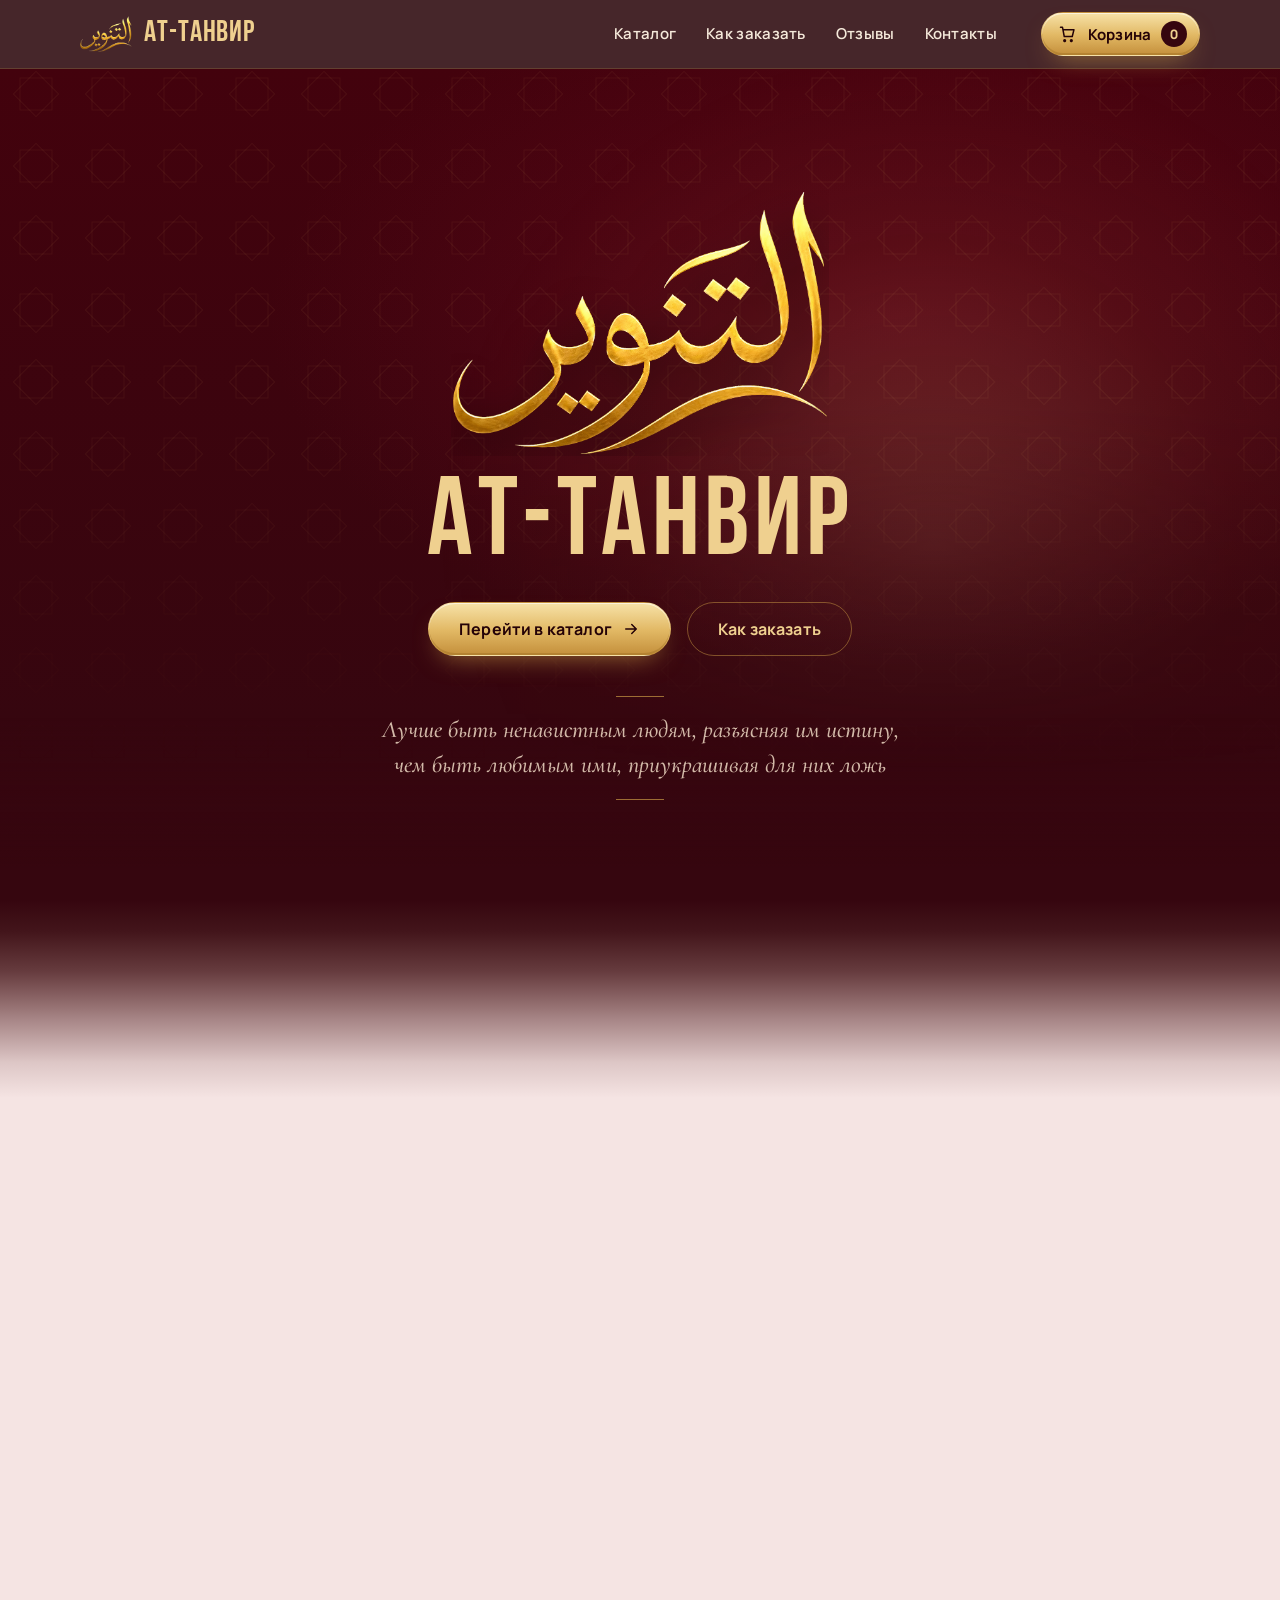
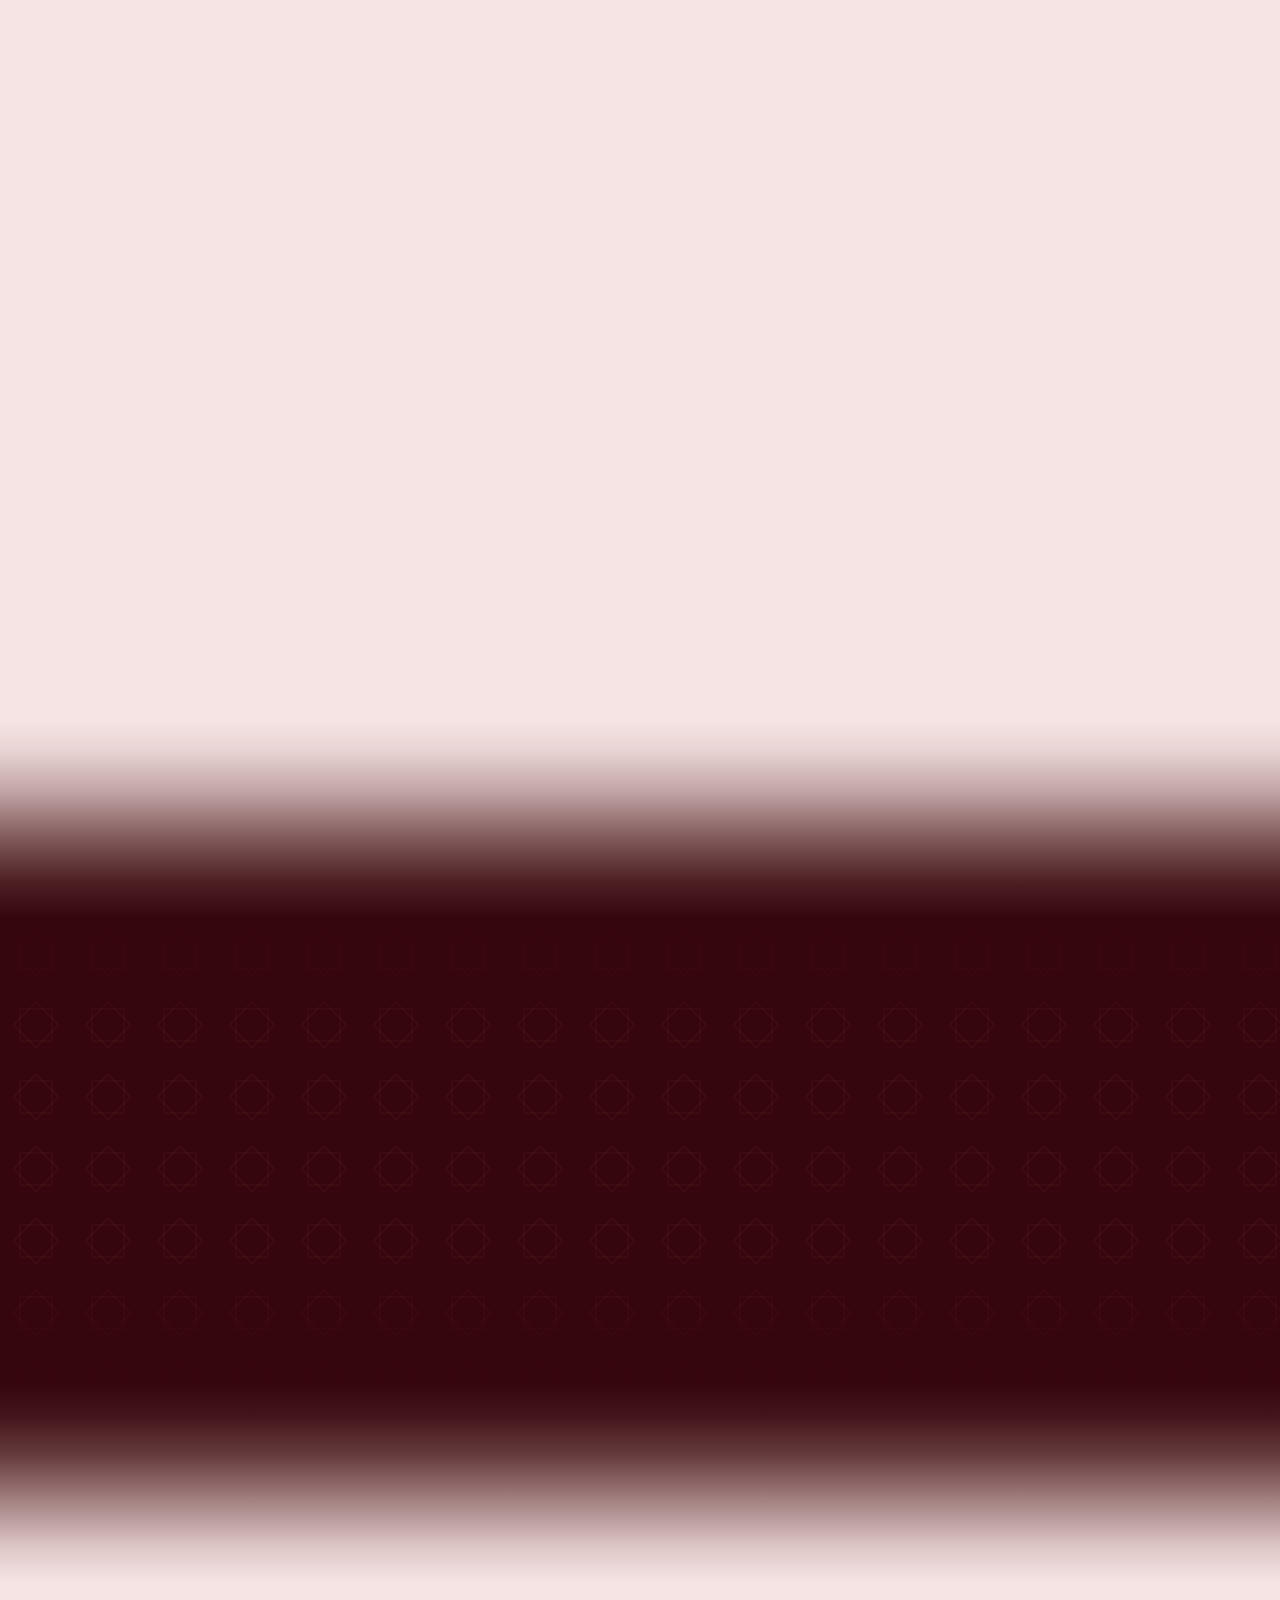
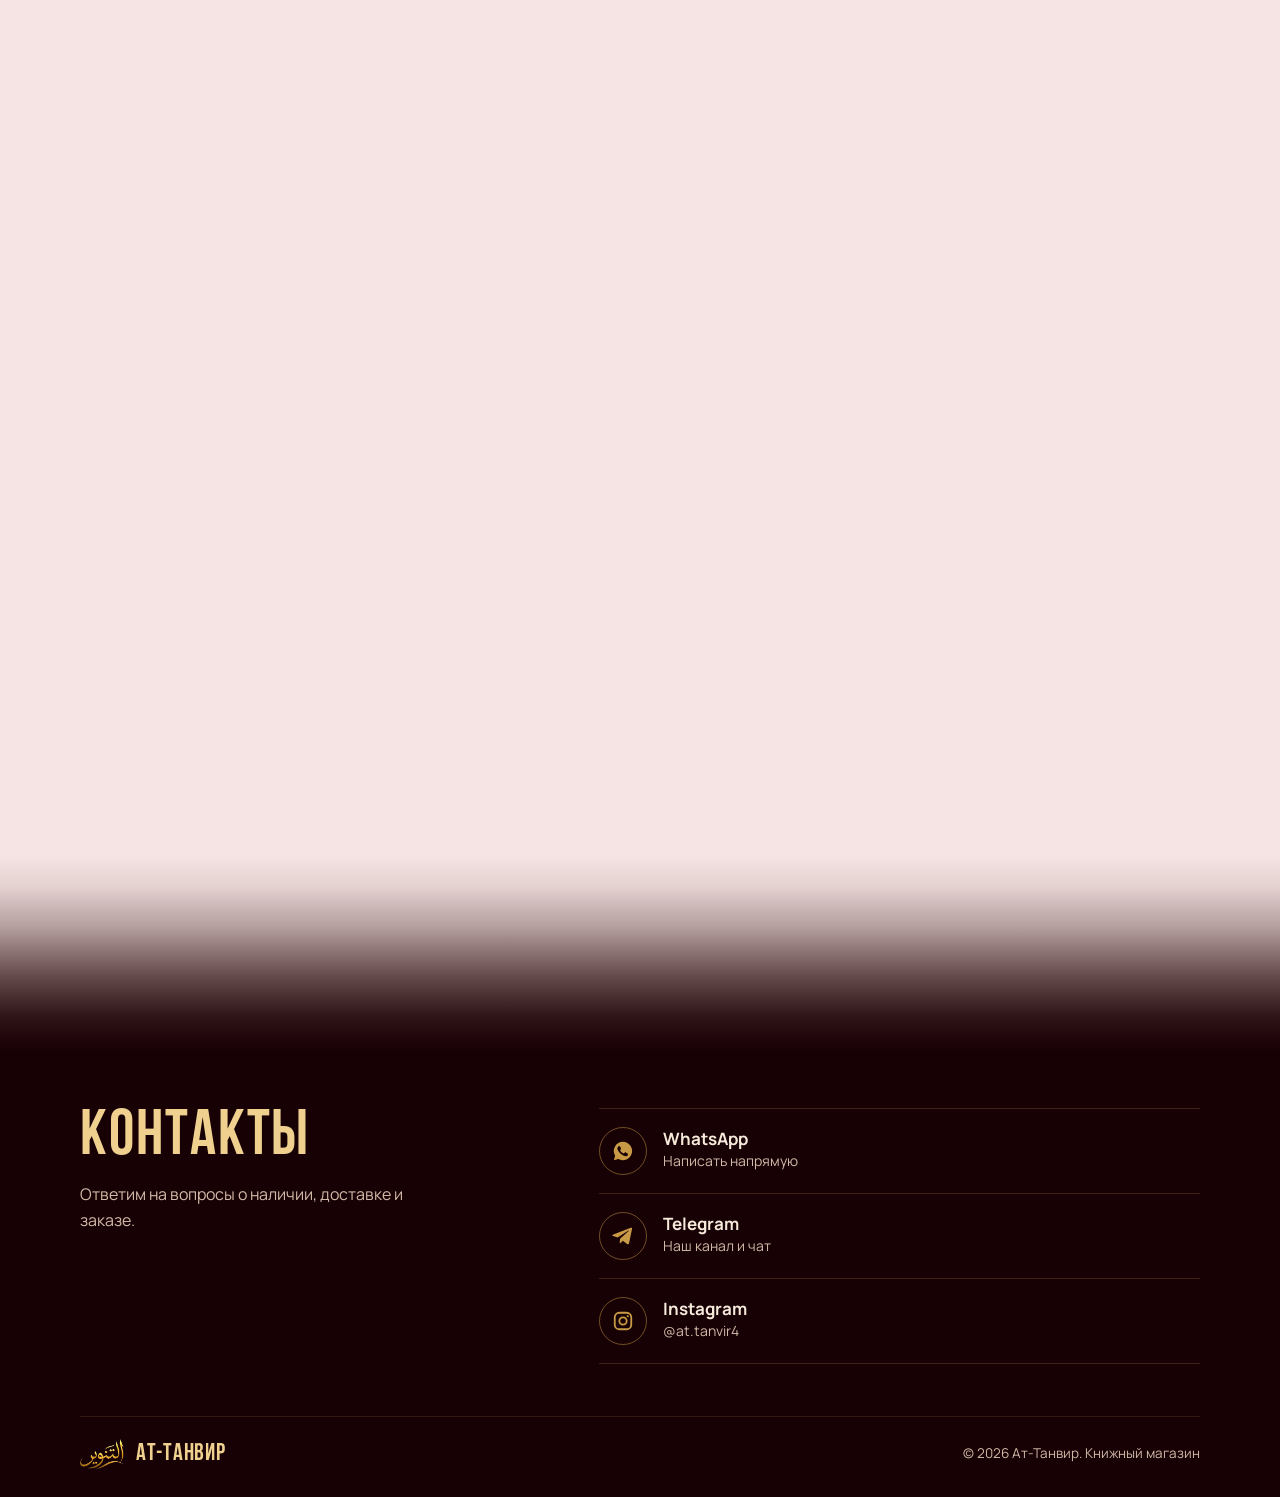
==== site/index.html @ ddd929ee "Сайт книжного магазина «Ат-Танвир» Первый экран: каллиграфия, название, кнопки и цитата по центру; з" ====
<!doctype html>
<html lang="ru">
<head>
  <meta charset="utf-8">
  <meta name="viewport" content="width=device-width, initial-scale=1">
  <title>Ат-Танвир — книжный магазин</title>
  <meta name="description" content="Ат-Танвир — книжный магазин исламской литературы. Доставка Почтой России и Ozon.">
  <meta name="theme-color" content="#240207">
  <link rel="icon" type="image/png" href="img/favicon.png">
  <link rel="apple-touch-icon" href="img/apple-touch-icon.png">
  <link rel="preconnect" href="https://fonts.googleapis.com">
  <link rel="preconnect" href="https://fonts.gstatic.com" crossorigin>
  <link href="https://fonts.googleapis.com/css2?family=Cormorant+Garamond:ital,wght@0,500;0,600;0,700;1,500;1,600&family=Manrope:wght@400;500;600;700;800&display=swap" rel="stylesheet">
  <link rel="preload" href="fonts/BebasNeue-Bold.woff" as="font" type="font/woff" crossorigin>
  <link rel="stylesheet" href="css/style.css">
</head>
<body>

<header class="header tone-dark" id="top">
  <div class="container header__inner">
    <a class="brand" href="#top" aria-label="Ат-Танвир — на главную">
      <img class="brand__mark" src="img/calligraphy.png" alt="" width="52" height="37">
      <span class="brand__name">Ат-Танвир</span>
    </a>
    <nav class="nav" aria-label="Разделы сайта">
      <a href="#catalog">Каталог</a>
      <a href="#how">Как заказать</a>
      <a href="#reviews">Отзывы</a>
      <a href="#contacts">Контакты</a>
    </nav>
    <button class="cart-btn" id="openCart" type="button" aria-label="Открыть корзину">
      <svg viewBox="0 0 24 24" width="20" height="20" aria-hidden="true"><path fill="none" stroke="currentColor" stroke-width="1.8" stroke-linecap="round" stroke-linejoin="round" d="M3 4h2.4l2.1 11h9.6l2-8H6.2M9 20a1 1 0 1 0 0 .01M17 20a1 1 0 1 0 0 .01"/></svg>
      <span class="cart-btn__label">Корзина</span>
      <span class="cart-btn__count" id="cartCount" aria-live="polite">0</span>
    </button>
  </div>
</header>

<main>
  <section class="hero tone-dark">
    <div class="hero__bg" aria-hidden="true"><div class="hero__layer"></div></div>
    <div class="container hero__inner">
      <div class="hero__art">
        <img class="hero__calligraphy" src="img/calligraphy.png" alt="Ат-Танвир, арабская каллиграфия" width="1199" height="843">
      </div>
      <div class="hero__text">
        <h1 class="hero__title">Ат-Танвир</h1>
        <div class="hero__actions">
          <a class="btn btn--gold" href="#catalog">
            Перейти в каталог
            <svg viewBox="0 0 24 24" width="18" height="18" aria-hidden="true"><path fill="none" stroke="currentColor" stroke-width="2" stroke-linecap="round" stroke-linejoin="round" d="M5 12h14M13 6l6 6-6 6"/></svg>
          </a>
          <a class="btn btn--ghost" href="#how">Как заказать</a>
        </div>
        <figure class="epigraph">
          <blockquote>Лучше быть ненавистным людям, разъясняя им истину, чем быть любимым ими, приукрашивая для них ложь</blockquote>
        </figure>
      </div>
    </div>
  </section>

  <div class="seam seam--to-light" aria-hidden="true"></div>

  <section class="section tone-light" id="catalog">
    <div class="container">
      <div class="section__head" data-rise="70">
        <h2 class="section__title">Каталог</h2>
        <img class="ornament" src="img/divider.png" alt="" width="2040" height="180">
        <p class="section__sub">Цена указана за одну книгу. Стоимость доставки сообщим в WhatsApp, когда будем подтверждать заказ.</p>
      </div>
      <div class="books" id="catalogGrid"></div>
    </div>
  </section>

  <div class="seam seam--to-dark" aria-hidden="true"></div>

  <section class="section section--pattern tone-dark" id="how">
    <div class="container">
      <div class="section__head" data-rise="70">
        <h2 class="section__title">Как заказать</h2>
        <img class="ornament" src="img/divider.png" alt="" width="2040" height="180">
      </div>
      <ol class="steps">
        <li class="step" data-rise="70">
          <h3 class="step__title">Соберите корзину</h3>
          <p class="step__text">Добавьте книги из каталога и укажите количество.</p>
        </li>
        <li class="step" data-rise="150">
          <h3 class="step__title">Заполните данные</h3>
          <p class="step__text">Имя, телефон, город и адрес. Выберите Почту России или Ozon.</p>
        </li>
        <li class="step" data-rise="110">
          <h3 class="step__title">Отправьте в WhatsApp</h3>
          <p class="step__text">Сообщение с заказом составится само, останется нажать «Отправить».</p>
        </li>
        <li class="step" data-rise="190">
          <h3 class="step__title">Получите книги</h3>
          <p class="step__text">Подтвердим заказ и доставку, бережно упакуем и отправим.</p>
        </li>
      </ol>
    </div>
  </section>

  <div class="seam seam--to-light" aria-hidden="true"></div>

  <section class="section tone-light" id="reviews">
    <div class="container">
      <div class="section__head" data-rise="70">
        <h2 class="section__title">Отзывы покупателей</h2>
        <img class="ornament" src="img/divider.png" alt="" width="2040" height="180">
      </div>
      <div class="reviews" id="reviewsList"></div>
    </div>
  </section>

  <div class="seam seam--to-footer" aria-hidden="true"></div>
</main>

<footer class="footer tone-dark" id="contacts">
  <div class="container footer__grid">
    <div class="footer__intro">
      <h2 class="footer__title">Контакты</h2>
      <p class="footer__text">Ответим на вопросы о наличии, доставке и заказе.</p>
    </div>
    <div class="contacts" id="contactsList"></div>
  </div>
  <div class="container footer__bottom">
    <span class="brand brand--footer">
      <img class="brand__mark" src="img/calligraphy.png" alt="" width="52" height="37">
      <span class="brand__name">Ат-Танвир</span>
    </span>
    <p class="footer__copy">© <span id="year"></span> Ат-Танвир. Книжный магазин</p>
  </div>
</footer>

<!-- Корзина -->
<div class="overlay" id="overlay" hidden></div>
<aside class="drawer tone-light" id="drawer" role="dialog" aria-modal="true" aria-labelledby="drawerTitle" aria-hidden="true" tabindex="-1">
  <div class="drawer__head tone-dark">
    <h2 id="drawerTitle">Ваш заказ</h2>
    <button class="icon-btn" id="closeCart" type="button" aria-label="Закрыть корзину">
      <svg viewBox="0 0 24 24" width="22" height="22" aria-hidden="true"><path fill="none" stroke="currentColor" stroke-width="2" stroke-linecap="round" d="M6 6l12 12M18 6L6 18"/></svg>
    </button>
  </div>

  <div class="drawer__body">
    <p class="cart-empty" id="cartEmpty">Корзина пуста. Выберите книги в каталоге.</p>
    <ul class="cart-list" id="cartList"></ul>

    <form class="order" id="orderForm" novalidate hidden>
      <div class="total">
        <span>Итого за книги</span>
        <strong id="cartTotal">0 ₽</strong>
      </div>
      <p class="hint">Стоимость доставки уточним в WhatsApp при подтверждении заказа.</p>

      <div class="field">
        <label for="fName">Имя</label>
        <input id="fName" name="name" type="text" autocomplete="name" required>
        <span class="field__err" data-err="name"></span>
      </div>
      <div class="field">
        <label for="fPhone">Телефон</label>
        <input id="fPhone" name="phone" type="tel" inputmode="tel" autocomplete="tel" placeholder="+7 900 000-00-00" required>
        <span class="field__err" data-err="phone"></span>
      </div>

      <fieldset class="field field--radio">
        <legend>Способ доставки</legend>
        <label class="radio"><input type="radio" name="delivery" value="Почта России" checked><span>Почта России</span></label>
        <label class="radio"><input type="radio" name="delivery" value="Ozon"><span>Ozon</span></label>
      </fieldset>

      <div class="field">
        <label for="fCity">Город</label>
        <input id="fCity" name="city" type="text" autocomplete="address-level2" required>
        <span class="field__err" data-err="city"></span>
      </div>
      <div class="field">
        <label for="fAddress" id="addressLabel">Адрес или отделение Почты России</label>
        <input id="fAddress" name="address" type="text" autocomplete="street-address" required>
        <span class="field__err" data-err="address"></span>
      </div>
      <div class="field">
        <label for="fComment">Комментарий <small>(необязательно)</small></label>
        <textarea id="fComment" name="comment" rows="3"></textarea>
      </div>

      <button class="btn btn--wa btn--block" type="submit">
        <svg viewBox="0 0 24 24" width="20" height="20" aria-hidden="true"><path fill="currentColor" d="M12 2a10 10 0 0 0-8.6 15.1L2 22l5-1.3A10 10 0 1 0 12 2Zm5.8 14.2c-.2.7-1.4 1.3-2 1.4-.5.1-1.2.1-1.9-.1-.4-.1-1-.3-1.7-.6-3-1.3-4.9-4.3-5.1-4.5-.1-.2-1.2-1.6-1.2-3s.8-2.1 1-2.4c.3-.3.6-.3.8-.3h.6c.2 0 .4 0 .6.5l.9 2.1c.1.2.1.4 0 .5l-.4.6-.4.4c-.1.2-.3.3-.1.6.2.3.7 1.2 1.5 1.9 1 .9 1.9 1.2 2.2 1.3.3.1.4.1.6-.1l.8-1c.2-.3.4-.2.6-.1l2 1c.3.1.5.2.5.3.1.1.1.7-.1 1.4Z"/></svg>
        Отправить заказ в WhatsApp
      </button>
      <p class="hint hint--center">Откроется WhatsApp с готовым сообщением. Останется нажать «Отправить».</p>
      <p class="form-status" id="formStatus" role="alert"></p>
    </form>
  </div>
</aside>

<script src="data/books.js"></script>
<script src="js/app.js"></script>
</body>
</html>
---- site/css/style.css ----
/*
  Ат-Танвир. Две гаммы из логотипа:
  тёмный бордовый с золотом (первый экран, «Как заказать», подвал) и светлый бордовый (каталог, отзывы, корзина).
  Между блоками нет границ: цвет одного плавно перетекает в другой (.seam), а содержимое движется
  вместе с прокруткой (js/app.js, раздел «Движение»). Цвета и шрифты меняются в блоке :root.
*/
/* Шрифт заголовков. Файл лежит в fonts/, лицензия SIL Open Font License */
@font-face {
  font-family: "Bebas Neue";
  src: url("../fonts/BebasNeue-Bold.woff") format("woff");
  font-weight: 100 900; font-style: normal; font-display: swap;
}

:root {
  color-scheme: light;

  /* Тёмный бордовый, как фон логотипа */
  --wine-950: #170104;   /* подвал */
  --wine-900: #240207;   /* шапка */
  --wine-800: #36060f;   /* первый экран, «Как заказать» */
  --wine-700: #4d0915;   /* кнопки и заголовки на светлом */
  --wine-600: #6a1222;   /* наведение, рамка фокуса на светлом */

  /* Светлый бордовый */
  --rose-50: #fcf5f4;    /* карточки, корзина */
  --rose-100: #f5e4e3;   /* фон каталога и отзывов */
  --rose-200: #ecd1d1;
  --rose-300: #d9b0b2;   /* рамки полей */

  /* Золото, как буквы логотипа */
  --gold: #c99a45;
  --gold-light: #efd08f;
  --gold-ink: #85591a;   /* золото для мелкого текста на светлом фоне */
  --gold-grad: linear-gradient(180deg, #f7e2a8 0%, #e2b965 52%, #c48f3b 100%);
  --wine-grad: linear-gradient(180deg, #6a1222 0%, #4d0915 100%);

  --ink: #2e0610;        /* текст на светлом */
  --ink-soft: #7a4c53;
  --cream: #f6eadb;      /* текст на тёмном */
  --cream-soft: #d2b9a8;

  --error: #b3261e;
  --wa-1: #2bbb68;
  --wa-2: #198f4d;

  --pattern: url("data:image/svg+xml,%3Csvg xmlns='http://www.w3.org/2000/svg' width='72' height='72' viewBox='0 0 72 72'%3E%3Cg fill='none' stroke='%23c99a45' stroke-opacity='.08' stroke-width='1'%3E%3Crect x='20' y='20' width='32' height='32'/%3E%3Crect x='20' y='20' width='32' height='32' transform='rotate(45 36 36)'/%3E%3C/g%3E%3C/svg%3E");

  --ease: cubic-bezier(.2, .7, .2, 1);
  --font-display: "Bebas Neue", "Oswald", "Arial Narrow", sans-serif;   /* все заголовки */
  --font-serif: "Cormorant Garamond", "Times New Roman", Georgia, serif;
  --font-sans: "Manrope", system-ui, -apple-system, "Segoe UI", Roboto, sans-serif;
}

/* Смысловые цвета для тёмных и светлых блоков */
.tone-dark {
  color-scheme: dark;
  --fg: var(--cream); --fg-soft: var(--cream-soft); --title: var(--gold-light); --focus: var(--gold);
  --line: rgba(201, 154, 69, .22); --line-strong: rgba(201, 154, 69, .5);
  color: var(--fg);
}
.tone-light {
  color-scheme: light;
  --fg: var(--ink); --fg-soft: var(--ink-soft); --title: var(--wine-700); --focus: var(--wine-600);
  --line: rgba(77, 9, 21, .12); --line-strong: rgba(77, 9, 21, .28);
  color: var(--fg);
}

* { box-sizing: border-box; }
html { scroll-behavior: smooth; scroll-padding-top: 72px; scroll-snap-type: y proximity; background: var(--wine-950); }
/* Прокрутка доводит страницу до начала ближайшего раздела, если остановиться рядом с ним */
.hero, .section, .footer { scroll-snap-align: start; }
body {
  margin: 0;
  font-family: var(--font-sans);
  font-size: 16px;
  line-height: 1.6;
  color: var(--ink);
  background: var(--rose-100);
  font-variant-numeric: lining-nums;
  -webkit-font-smoothing: antialiased;
  overflow-x: hidden;
}
::selection { background: var(--gold); color: var(--wine-900); }
img { max-width: 100%; display: block; }
a { color: inherit; }
button { font: inherit; }
.container { width: min(1120px, 100% - 32px); margin-inline: auto; }
:focus-visible { outline: 3px solid var(--focus, var(--gold)); outline-offset: 3px; }
[hidden] { display: none !important; }

/* ---------- Кнопки ---------- */
.btn, .cart-btn {
  position: relative; overflow: hidden;
  display: inline-flex; align-items: center; justify-content: center; gap: 10px;
  border: 1px solid transparent; border-radius: 999px; cursor: pointer;
  font-family: var(--font-sans); font-weight: 700; letter-spacing: .01em; line-height: 1; text-decoration: none;
  transition: transform .25s var(--ease), box-shadow .3s var(--ease), background-color .25s, border-color .25s, color .25s;
}
/* Блик, пробегающий по кнопке при наведении */
.btn::after, .cart-btn::after, .add-btn:not([disabled])::after {
  content: ""; position: absolute; top: 0; bottom: 0; left: -70%; width: 40%;
  background: linear-gradient(100deg, transparent, rgba(255, 255, 255, .45), transparent);
  transform: skewX(-20deg); pointer-events: none;
  transition: left .7s var(--ease);
}
.btn:hover::after, .cart-btn:hover::after, .add-btn:not([disabled]):hover::after { left: 130%; }
.btn svg { flex: none; transition: transform .3s var(--ease); }
.btn:hover svg { transform: translateX(4px); }
.btn:active, .cart-btn:active { transform: translateY(0) scale(.97); }

.btn { height: 54px; padding: 0 30px; font-size: 16px; }
.btn--gold, .cart-btn {
  color: var(--wine-900); background: var(--gold-grad);
  box-shadow: inset 0 1px 0 rgba(255, 255, 255, .6), inset 0 -2px 0 rgba(120, 80, 10, .22), 0 12px 26px -12px rgba(201, 154, 69, .7);
}
.btn--gold:hover, .cart-btn:hover {
  transform: translateY(-2px);
  box-shadow: inset 0 1px 0 rgba(255, 255, 255, .7), inset 0 -2px 0 rgba(120, 80, 10, .22), 0 18px 32px -12px rgba(201, 154, 69, .85);
}
.btn--ghost { color: var(--gold-light); background: transparent; border-color: var(--line-strong); }
.btn--ghost:hover { background: rgba(201, 154, 69, .13); border-color: var(--gold); transform: translateY(-2px); }
.btn--wa {
  color: #fff; background: linear-gradient(180deg, var(--wa-1), var(--wa-2));
  box-shadow: inset 0 1px 0 rgba(255, 255, 255, .3), 0 12px 26px -12px rgba(43, 187, 104, .6);
}
.btn--wa:hover { transform: translateY(-2px); box-shadow: inset 0 1px 0 rgba(255, 255, 255, .3), 0 18px 32px -12px rgba(43, 187, 104, .8); }
.btn--wa svg, .btn--wa:hover svg { transform: none; }
.btn--block { width: 100%; }

/* ---------- Шапка ---------- */
.header {
  position: sticky; top: 0; z-index: 30;
  background: rgba(36, 2, 7, .84);
  backdrop-filter: blur(10px);
  border-bottom: 1px solid var(--line);
  transition: background-color .3s, box-shadow .3s;
}
.header.is-scrolled { background: rgba(36, 2, 7, .96); box-shadow: 0 10px 28px -14px rgba(23, 1, 4, .7); }
.header__inner { display: flex; align-items: center; gap: 16px; min-height: 68px; }
.brand { display: flex; align-items: center; gap: 12px; text-decoration: none; }
.brand__mark { width: 52px; height: auto; transition: transform .4s var(--ease), filter .4s; }
.brand:hover .brand__mark { transform: scale(1.06); filter: drop-shadow(0 0 8px rgba(239, 208, 143, .5)); }
.brand__name { font-family: var(--font-display); font-size: 30px; font-weight: 700; line-height: 1; letter-spacing: .03em; color: var(--gold-light); }
.nav { display: none; margin-left: auto; gap: 30px; }
.nav a {
  position: relative; text-decoration: none; color: var(--cream);
  font-weight: 600; font-size: 15px; letter-spacing: .02em; padding: 6px 0;
  transition: color .25s;
}
.nav a::after {
  content: ""; position: absolute; left: 0; right: 0; bottom: 0; height: 1px; background: var(--gold);
  transform: scaleX(0); transform-origin: right; transition: transform .35s var(--ease);
}
.nav a:hover { color: var(--gold-light); }
.nav a:hover::after { transform: scaleX(1); transform-origin: left; }

.cart-btn { margin-left: auto; height: 44px; padding: 0 12px 0 16px; font-size: 15px; gap: 10px; }
.cart-btn__label { display: none; }
.cart-btn__count {
  min-width: 26px; height: 26px; padding: 0 7px; border-radius: 999px;
  background: var(--wine-800); color: var(--gold-light);
  font-size: 13px; font-weight: 800; line-height: 26px; text-align: center; font-variant-numeric: tabular-nums;
}
.cart-btn.bump { animation: bump .45s var(--ease); }
@keyframes bump { 35% { transform: scale(1.12); } 70% { transform: scale(.97); } }

/* ---------- Первый экран ---------- */
/* Фон как у логотипа: бордовый, освещённый сверху. К низу он сходится в --wine-800, откуда начинается переход. */
.hero {
  position: relative; overflow: hidden;
  display: flex; flex-direction: column;
  padding: 32px 0 28px;
  background:
    radial-gradient(70% 60% at 70% 30%, rgba(110, 10, 30, .55), transparent 70%),
    linear-gradient(180deg, #43020d 0%, var(--wine-800) 78%);
}
/* Узор и золотое свечение. Слой внутри (.hero__layer) двигается медленнее страницы,
   а маска на неподвижной обёртке растворяет его книзу, где бы он ни оказался. */
.hero__bg {
  position: absolute; inset: 0; pointer-events: none; overflow: hidden;
  -webkit-mask-image: linear-gradient(180deg, #000 40%, transparent 85%);
          mask-image: linear-gradient(180deg, #000 40%, transparent 85%);
}
.hero__layer { position: absolute; inset: -10% 0 0 0; background-image: var(--pattern); }
.hero__layer::before {
  content: ""; position: absolute; right: -12%; top: 6%; width: 78%; aspect-ratio: 1;
  background: radial-gradient(closest-side, rgba(239, 208, 143, .17), rgba(201, 154, 69, .05) 60%, transparent 100%);
  animation: breathe 8s ease-in-out infinite;
}
@keyframes breathe { 0%, 100% { opacity: .55; } 50% { opacity: 1; } }
/* Низ первого экрана сводит фон к цвету начала перехода. Лежит под содержимым, поэтому цитату не затемняет. */
.hero::after {
  content: ""; position: absolute; left: 0; right: 0; bottom: 0; height: 22%; z-index: 0; pointer-events: none;
  background: linear-gradient(180deg, rgba(54, 6, 15, 0) 0%, rgba(54, 6, 15, .55) 40%, var(--wine-800) 82%);
}
/* Всё по центру в одну колонку: каллиграфия, название, кнопки, цитата */
.hero__inner { position: relative; z-index: 1; flex: 1; display: grid; align-content: center; justify-items: center; gap: 18px; text-align: center; }
.hero__art { width: min(78%, 420px, 46svh); }
.hero__text { display: flex; flex-direction: column; align-items: center; }
.hero__calligraphy {
  width: 100%; height: auto;
  filter: drop-shadow(0 14px 22px rgba(0, 0, 0, .45));
  -webkit-mask-image: linear-gradient(to left, #000 40%, transparent 60%);
          mask-image: linear-gradient(to left, #000 40%, transparent 60%);
  -webkit-mask-size: 250% 100%; mask-size: 250% 100%;
  -webkit-mask-position: 100% 0; mask-position: 100% 0;
  animation: write 1.8s cubic-bezier(.55, .1, .3, 1) .2s backwards, float 10s ease-in-out 2.2s infinite;
}
/* Каллиграфия проявляется справа налево, как пишется арабский текст, и потом едва заметно парит */
@keyframes write { from { -webkit-mask-position: 0 0; mask-position: 0 0; } }
@keyframes float { 50% { transform: translateY(-9px); } }

.hero__title, .hero__actions, .epigraph { animation: rise 1s var(--ease) backwards; }
.hero__title { animation-delay: .1s; }
.hero__actions { animation-delay: .4s; }
.epigraph { animation-delay: .55s; }
@keyframes rise { from { opacity: 0; transform: translateY(24px); } }

.hero__title { margin: 0; font-family: var(--font-display); font-weight: 700; font-size: 68px; line-height: .9; letter-spacing: .04em; color: var(--gold-light); }
.hero__actions { display: flex; flex-wrap: wrap; justify-content: center; align-items: center; gap: 14px 16px; margin-top: 26px; }
/* Цитата по центру, ширина рассчитана на две-три строки. Над и под ней короткие золотые черты. */
.epigraph { margin: 36px 0 0; max-width: 560px; }
.epigraph::before, .epigraph::after { content: ""; display: block; width: 48px; height: 1px; margin: 0 auto; background: var(--gold); opacity: .7; }
.epigraph::before { margin-bottom: 16px; }
.epigraph::after { margin-top: 16px; }
.epigraph blockquote { margin: 0; font-family: var(--font-serif); font-style: italic; font-weight: 500; font-size: 21px; line-height: 1.45; color: var(--cream-soft); text-wrap: balance; }

/* ---------- Переходы между блоками ---------- */
/* Полоса, в которой цвет одного блока перетекает в цвет следующего. Без линий и стыков. */
/* Отрицательные поля на 1px перекрывают соседей: на дробных координатах не остаётся светлой щели */
.seam { position: relative; height: clamp(120px, 22vh, 260px); margin-block: -1px; }
.seam--to-light { --a: var(--wine-800); --b: var(--rose-100); }
.seam--to-dark { --a: var(--rose-100); --b: var(--wine-800); }
.seam--to-footer { --a: var(--rose-100); --b: var(--wine-950); }
.seam { background: linear-gradient(180deg, var(--a), var(--b)); }
@supports (background: color-mix(in oklab, red, blue)) {
  /* Мягкие края: в начале и в конце цвет меняется медленно, в середине быстрее */
  .seam {
    background: linear-gradient(180deg,
      var(--a) 0%,
      color-mix(in oklab, var(--a), var(--b) 7%) 16%,
      color-mix(in oklab, var(--a), var(--b) 26%) 36%,
      color-mix(in oklab, var(--a), var(--b) 60%) 60%,
      color-mix(in oklab, var(--a), var(--b) 88%) 82%,
      var(--b) 100%);
  }
}

/* ---------- Секции ---------- */
.section { position: relative; padding: 24px 0 64px; }
.section.tone-light { background: var(--rose-100); }
.section.tone-dark { background: var(--wine-800); }
/* Узор на тёмной секции тоже появляется и исчезает плавно, без обреза у краёв */
.section--pattern::before {
  content: ""; position: absolute; inset: 0; pointer-events: none;
  background-image: var(--pattern);
  -webkit-mask-image: linear-gradient(180deg, transparent, #000 25%, #000 75%, transparent);
          mask-image: linear-gradient(180deg, transparent, #000 25%, #000 75%, transparent);
}
.section > .container { position: relative; }

/* Заголовок как в книге: по центру, под ним золотой орнамент */
.section__head { margin: 0 auto 44px; max-width: 640px; text-align: center; }
.section__title, .footer__title { margin: 0; font-family: var(--font-display); font-weight: 700; font-size: 50px; line-height: .95; letter-spacing: .03em; color: var(--title); }
.ornament {
  width: min(340px, 82%); height: auto; margin: 16px auto 0;
  /* Раскрывается от центра к краям вместе с прокруткой (--p от 0 до 1 задаёт js/app.js) */
  clip-path: inset(0 calc((1 - var(--p, 1)) * 50%));
}
.tone-light .ornament { filter: saturate(1.15) brightness(.88); }
.section__sub { margin: 16px auto 0; max-width: 54ch; color: var(--fg-soft); }

/* ---------- Каталог ---------- */
.books { display: grid; grid-template-columns: minmax(0, 1fr); gap: 18px; }
.book {
  display: grid; grid-template-columns: 108px minmax(0, 1fr); gap: 18px; padding: 18px;
  border: 1px solid var(--line); border-radius: 22px;
  background: var(--rose-50);
  box-shadow: inset 0 1px 0 #fff, 0 18px 40px -30px rgba(77, 9, 21, .45);
  transition: border-color .3s, box-shadow .35s var(--ease);
}
.book:hover { border-color: var(--line-strong); box-shadow: inset 0 1px 0 #fff, 0 28px 50px -28px rgba(77, 9, 21, .5); }
.book__cover {
  align-self: start; aspect-ratio: 3 / 4; overflow: hidden; border-radius: 10px; background: var(--rose-200);
  box-shadow: 0 2px 4px rgba(46, 6, 16, .2), 0 18px 28px -14px rgba(46, 6, 16, .55);
}
.book__cover img { width: 100%; height: 100%; object-fit: cover; transition: transform .7s var(--ease); }
.book:hover .book__cover img { transform: scale(1.06); }
.book__body { display: flex; flex-direction: column; min-width: 0; }
.book__tag {
  align-self: flex-start; margin: 0 0 10px; padding: 3px 12px; border-radius: 999px;
  border: 1px solid rgba(133, 89, 26, .35); background: rgba(201, 154, 69, .14);
  color: var(--gold-ink); font-size: 13px; font-weight: 700; line-height: 1.4;
}
.book__title { margin: 0 0 6px; font-family: var(--font-display); font-weight: 700; font-size: 26px; line-height: 1.02; letter-spacing: .02em; color: var(--ink); }
.book__author { margin: 0; font-size: 14px; line-height: 1.5; color: var(--ink-soft); }
.book__note { margin: 8px 0 0; font-family: var(--font-serif); font-style: italic; font-weight: 500; font-size: 18px; line-height: 1.3; color: var(--ink-soft); }
.book__buy { margin-top: auto; padding-top: 18px; display: flex; flex-wrap: wrap; align-items: center; gap: 12px 20px; }
.book__slot { flex: 1 1 190px; }
.price { font-family: var(--font-serif); font-weight: 700; font-size: 32px; line-height: 1; color: var(--wine-700); font-variant-numeric: lining-nums tabular-nums; white-space: nowrap; }
.price small { font-size: 22px; }

.add-btn {
  position: relative; overflow: hidden;
  display: flex; align-items: center; justify-content: center; gap: 9px;
  width: 100%; height: 48px; padding: 0 16px; cursor: pointer;
  border: 1px solid var(--line-strong); border-radius: 999px;
  background: transparent; color: var(--wine-700);
  font-family: var(--font-sans); font-weight: 700; font-size: 14.5px; letter-spacing: .01em; line-height: 1;
  transition: transform .25s var(--ease), box-shadow .3s var(--ease), background .25s, border-color .25s, color .25s;
}
.add-btn svg { flex: none; transition: transform .35s var(--ease); }
.add-btn:not([disabled]):hover {
  color: var(--gold-light); border-color: var(--wine-700); background: var(--wine-grad);
  transform: translateY(-2px); box-shadow: 0 14px 26px -14px rgba(77, 9, 21, .7);
}
.add-btn:not([disabled]):hover svg { transform: rotate(-12deg) scale(1.12); }
.add-btn:not([disabled]):active { transform: translateY(0) scale(.97); }
.add-btn[disabled] { border-color: var(--line); color: var(--ink-soft); opacity: .7; cursor: not-allowed; }

.qty { display: inline-flex; align-items: center; justify-content: space-between; }
.qty--card { width: 100%; height: 48px; padding: 4px; border-radius: 999px; border: 1px solid var(--line-strong); background: rgba(255, 255, 255, .6); }
.qty__btn {
  width: 38px; height: 38px; border: 0; border-radius: 50%; cursor: pointer;
  font-size: 20px; line-height: 1; font-weight: 700; padding: 0;
  background: var(--wine-grad); color: var(--gold-light);
  box-shadow: inset 0 1px 0 rgba(255, 255, 255, .18);
  transition: transform .2s var(--ease), box-shadow .25s;
}
.qty__btn:hover { transform: scale(1.1); box-shadow: inset 0 1px 0 rgba(255, 255, 255, .18), 0 6px 14px -4px rgba(77, 9, 21, .6); }
.qty__btn:active { transform: scale(.92); }
.qty__num { min-width: 38px; text-align: center; font-weight: 800; font-size: 17px; color: var(--ink); font-variant-numeric: tabular-nums; }

/* ---------- Как заказать ---------- */
.steps { list-style: none; margin: 0; padding: 0; display: grid; gap: 26px; counter-reset: step; }
.step { position: relative; counter-increment: step; display: grid; grid-template-columns: 52px minmax(0, 1fr); align-content: start; padding-top: 20px; border-top: 1px solid var(--line); }
/* Золотая линия над шагом прорисовывается слева направо вместе с прокруткой */
.step::after {
  content: ""; position: absolute; top: -1px; left: 0; width: 100%; height: 2px;
  background: linear-gradient(90deg, var(--gold), rgba(201, 154, 69, 0));
  transform: scaleX(var(--p, 1)); transform-origin: left;
}
.step::before { content: counter(step); grid-row: span 2; font-family: var(--font-serif); font-weight: 600; font-size: 46px; line-height: .9; color: var(--gold); }
.step__title { margin: 0 0 6px; font-family: var(--font-display); font-weight: 700; font-size: 27px; line-height: 1.02; letter-spacing: .03em; color: #fff4dc; }
.step__text { margin: 0; font-size: 15px; color: var(--cream-soft); max-width: 30ch; }

/* ---------- Отзывы ---------- */
.reviews { column-gap: 64px; }
.review { break-inside: avoid; margin: 0 0 40px; padding-top: 30px; position: relative; }
.review::before {
  content: ""; position: absolute; top: 0; left: 0; width: 15px; height: 15px;
  background: url("data:image/svg+xml,%3Csvg xmlns='http://www.w3.org/2000/svg' viewBox='0 0 20 20'%3E%3Cg fill='%23b8862f'%3E%3Crect x='4' y='4' width='12' height='12'/%3E%3Crect x='4' y='4' width='12' height='12' transform='rotate(45 10 10)'/%3E%3C/g%3E%3C/svg%3E") center / contain no-repeat;
  transform: rotate(calc((1 - var(--p, 1)) * -90deg)) scale(var(--p, 1));
}
.review__text { margin: 0 0 12px; max-width: 60ch; font-family: var(--font-serif); font-weight: 500; font-size: 21px; line-height: 1.5; color: var(--ink); }
.review__author { margin: 0; font-size: 14px; font-weight: 700; letter-spacing: .02em; color: var(--gold-ink); }

/* ---------- Подвал с контактами ---------- */
.footer { padding: 40px 0 28px; background: var(--wine-950); }
.footer__grid { display: grid; gap: 28px; }
.footer__text { margin: 14px 0 0; color: var(--cream-soft); max-width: 36ch; }
.contacts { display: grid; border-top: 1px solid var(--line); }
.contact { display: flex; align-items: center; gap: 16px; padding: 18px 0; text-decoration: none; border-bottom: 1px solid var(--line); transition: padding-left .35s var(--ease); }
.contact__icon { flex: none; width: 48px; height: 48px; border-radius: 50%; display: grid; place-items: center; color: var(--gold); border: 1px solid var(--line-strong); transition: background-color .3s, color .3s, transform .35s var(--ease); }
.contact__icon svg { width: 22px; height: 22px; }
.contact__title { display: block; font-weight: 700; font-size: 17px; line-height: 1.3; color: var(--cream); transition: color .25s; }
.contact__sub { display: block; font-size: 14px; color: var(--cream-soft); }
.contact:hover { padding-left: 8px; }
.contact:hover .contact__title { color: var(--gold-light); }
.contact:hover .contact__icon { background: var(--gold-grad); color: var(--wine-900); transform: rotate(-8deg) scale(1.05); }
.footer__bottom { display: flex; flex-wrap: wrap; align-items: center; justify-content: space-between; gap: 12px 24px; margin-top: 52px; padding-top: 22px; border-top: 1px solid rgba(201, 154, 69, .15); }
.brand--footer .brand__mark { width: 44px; }
.brand--footer .brand__name { font-size: 24px; }
.footer__copy { margin: 0; color: var(--cream-soft); font-size: 13.5px; }

/* ---------- Корзина (светлая) ---------- */
.overlay { position: fixed; inset: 0; z-index: 40; background: rgba(23, 1, 4, .6); backdrop-filter: blur(3px); opacity: 0; transition: opacity .3s; }
.overlay.is-open { opacity: 1; }
.drawer {
  position: fixed; top: 0; right: 0; bottom: 0; z-index: 50;
  width: min(450px, 100%); display: flex; flex-direction: column;
  background: var(--rose-50);
  box-shadow: -30px 0 60px -30px rgba(23, 1, 4, .7);
  transform: translateX(100%); visibility: hidden;
  transition: transform .45s var(--ease), visibility 0s .45s;
}
.drawer.is-open { transform: none; visibility: visible; transition: transform .45s var(--ease); }
.drawer__head { display: flex; align-items: center; justify-content: space-between; padding: 14px 20px; background: var(--wine-800); }
.drawer__head h2 { margin: 0; font-family: var(--font-display); font-weight: 700; font-size: 36px; line-height: 1; letter-spacing: .03em; color: var(--gold-light); }
.icon-btn { width: 42px; height: 42px; border-radius: 50%; border: 1px solid var(--line-strong); background: transparent; color: var(--gold-light); cursor: pointer; display: grid; place-items: center; transition: background-color .25s, transform .3s var(--ease); }
.icon-btn svg { transition: transform .35s var(--ease); }
.icon-btn:hover { background: rgba(201, 154, 69, .14); }
.icon-btn:hover svg { transform: rotate(90deg); }
.drawer__body { flex: 1; overflow-y: auto; padding: 8px 20px 28px; }
.cart-empty { color: var(--ink-soft); text-align: center; margin: 40px 0; }

.cart-list { list-style: none; margin: 0 0 8px; padding: 0; }
.cart-item { display: grid; grid-template-columns: 60px 1fr; gap: 14px; padding: 16px 0; border-bottom: 1px solid var(--line); }
.cart-item img { width: 60px; height: 80px; object-fit: cover; border-radius: 6px; box-shadow: 0 8px 14px -6px rgba(46, 6, 16, .5); }
.cart-item__title { margin: 0 0 4px; font-family: var(--font-serif); font-weight: 600; font-size: 19px; line-height: 1.15; color: var(--ink); }
.cart-item__row { display: flex; align-items: center; justify-content: space-between; gap: 8px; margin-top: 8px; }
.qty--cart { gap: 4px; }
.qty--cart .qty__btn { width: 30px; height: 30px; font-size: 18px; }
.qty--cart .qty__num { min-width: 28px; font-size: 16px; }
.cart-item__sum { font-weight: 800; color: var(--wine-700); white-space: nowrap; font-variant-numeric: tabular-nums; }
.remove { background: none; border: 0; padding: 4px 0; cursor: pointer; color: var(--ink-soft); font-size: 13.5px; text-decoration: underline; text-underline-offset: 3px; transition: color .2s; }
.remove:hover { color: var(--wine-600); }

.total { display: flex; align-items: baseline; justify-content: space-between; padding: 18px 0 6px; font-size: 16px; }
.total strong { font-family: var(--font-serif); font-weight: 700; font-size: 34px; color: var(--wine-700); font-variant-numeric: lining-nums; }
.hint { margin: 0 0 20px; font-size: 14px; color: var(--ink-soft); }
.hint--center { text-align: center; margin: 12px 0 0; }

.field { margin: 0 0 16px; padding: 0; border: 0; min-width: 0; }
.field label, .field legend { display: block; margin-bottom: 7px; padding: 0; font-weight: 700; font-size: 14px; letter-spacing: .02em; color: var(--ink); }
.field small { font-weight: 400; color: var(--ink-soft); }
.field input[type="text"], .field input[type="tel"], .field textarea {
  width: 100%; padding: 13px 16px; border-radius: 14px; border: 1px solid var(--rose-300);
  background: #fff; color: var(--ink); font: inherit; font-size: 16px;
  transition: border-color .25s, box-shadow .25s;
}
.field input::placeholder, .field textarea::placeholder { color: rgba(122, 76, 83, .6); }
.field input:focus, .field textarea:focus { outline: none; border-color: var(--wine-600); box-shadow: 0 0 0 3px rgba(106, 18, 34, .15); }
.field textarea { resize: vertical; min-height: 80px; }
.field input.invalid, .field textarea.invalid { border-color: var(--error); box-shadow: 0 0 0 3px rgba(179, 38, 30, .14); }
.field__err { display: block; margin-top: 5px; font-size: 13.5px; color: var(--error); }
.field--radio { display: flex; flex-wrap: wrap; gap: 8px 10px; }
.field--radio legend { width: 100%; }
.radio { flex: 1 1 140px; position: relative; cursor: pointer; margin: 0 !important; }
.radio input { position: absolute; opacity: 0; inset: 0; }
.radio span {
  display: block; text-align: center; padding: 11px 14px; border-radius: 999px; font-weight: 700; font-size: 15px;
  border: 1px solid var(--rose-300); color: var(--ink); background: #fff;
  transition: background .25s, color .25s, border-color .25s, transform .2s var(--ease);
}
.radio:hover span { border-color: var(--wine-600); }
.radio input:checked + span { background: var(--wine-grad); color: var(--gold-light); border-color: var(--wine-700); }
.radio input:active + span { transform: scale(.97); }
.radio input:focus-visible + span { outline: 3px solid var(--wine-600); outline-offset: 2px; }
.form-status { margin: 12px 0 0; min-height: 1.2em; text-align: center; font-size: 14px; color: var(--error); }

body.lock { overflow: hidden; }

/* ---------- Планшет ---------- */
@media (min-width: 640px) {
  .cart-btn__label { display: inline; }
  .hero__title { font-size: 92px; }
  .section__title, .footer__title { font-size: 64px; }
  .book { grid-template-columns: 140px minmax(0, 1fr); gap: 24px; padding: 22px; }
  .book__title { font-size: 30px; }
  .steps { grid-template-columns: repeat(2, minmax(0, 1fr)); gap: 36px; }
  .step { display: block; padding-top: 22px; }
  .step::before { display: block; margin-bottom: 10px; font-size: 52px; }
}

/* ---------- Десктоп ---------- */
@media (min-width: 900px) {
  .nav { display: flex; }
  .cart-btn { margin-left: 28px; }
  .hero { min-height: calc(100svh - 68px); padding: 56px 0 36px; }
  .hero__inner { gap: 20px; }
  .hero__art { width: min(460px, 42svh); }
  .hero__title { font-size: 112px; }
  .epigraph { margin-top: 40px; max-width: 660px; }
  .epigraph blockquote { font-size: 24px; }
  .section { padding: 32px 0 88px; }
  .section__head { margin-bottom: 56px; }
  .books { grid-template-columns: repeat(2, minmax(0, 1fr)); gap: 24px; }
  .book { grid-template-columns: 150px minmax(0, 1fr); }
  .steps { grid-template-columns: repeat(4, minmax(0, 1fr)); }
  .reviews { columns: 2; }
  .footer { padding-top: 56px; }
  .footer__grid { grid-template-columns: minmax(0, 1fr) minmax(0, 1.3fr); gap: 56px; }
}

@media (max-width: 440px) {
  .book { grid-template-columns: 92px minmax(0, 1fr); gap: 14px; padding: 14px; }
  .add-btn { padding: 0 12px; font-size: 14px; white-space: nowrap; }
}
@media (max-width: 380px) {
  .hero__title { font-size: 58px; }
}

@media (prefers-reduced-motion: reduce) {
  *, *::before, *::after { animation: none !important; transition: none !important; scroll-behavior: auto !important; }
}
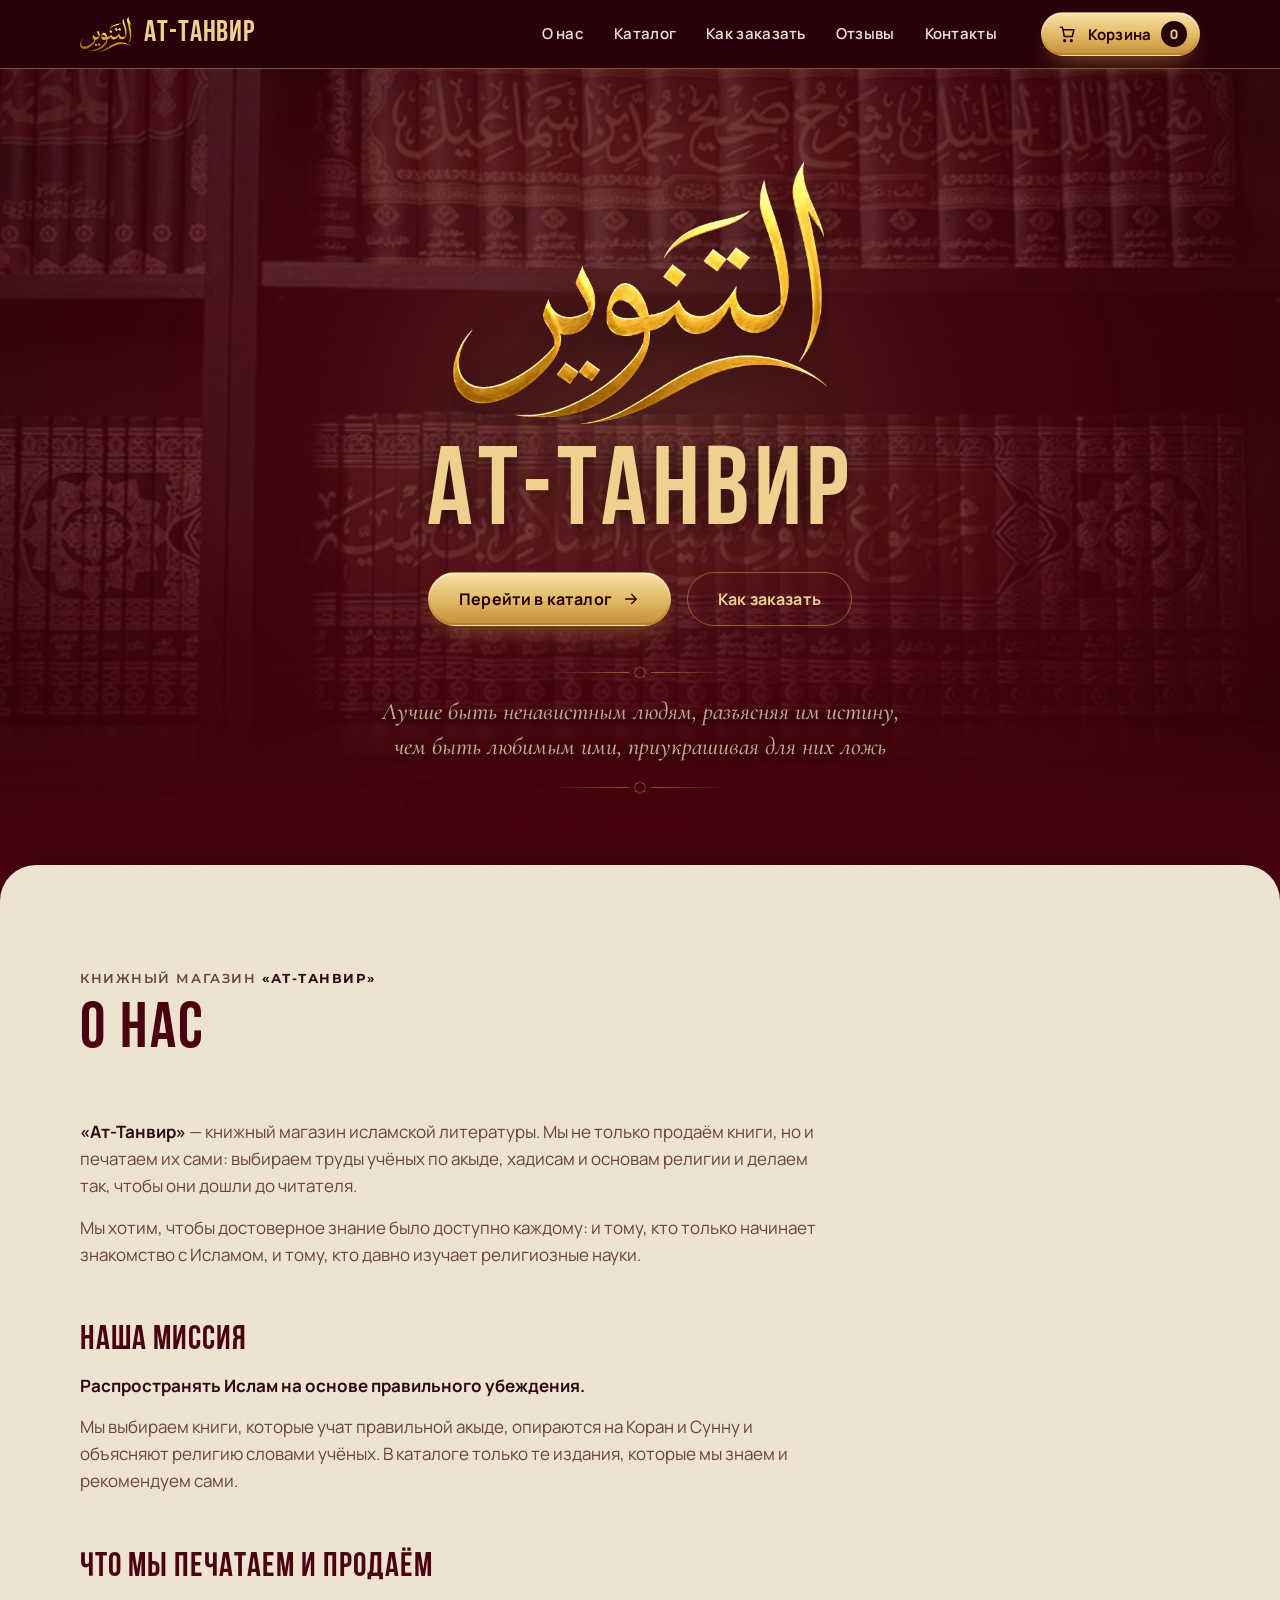
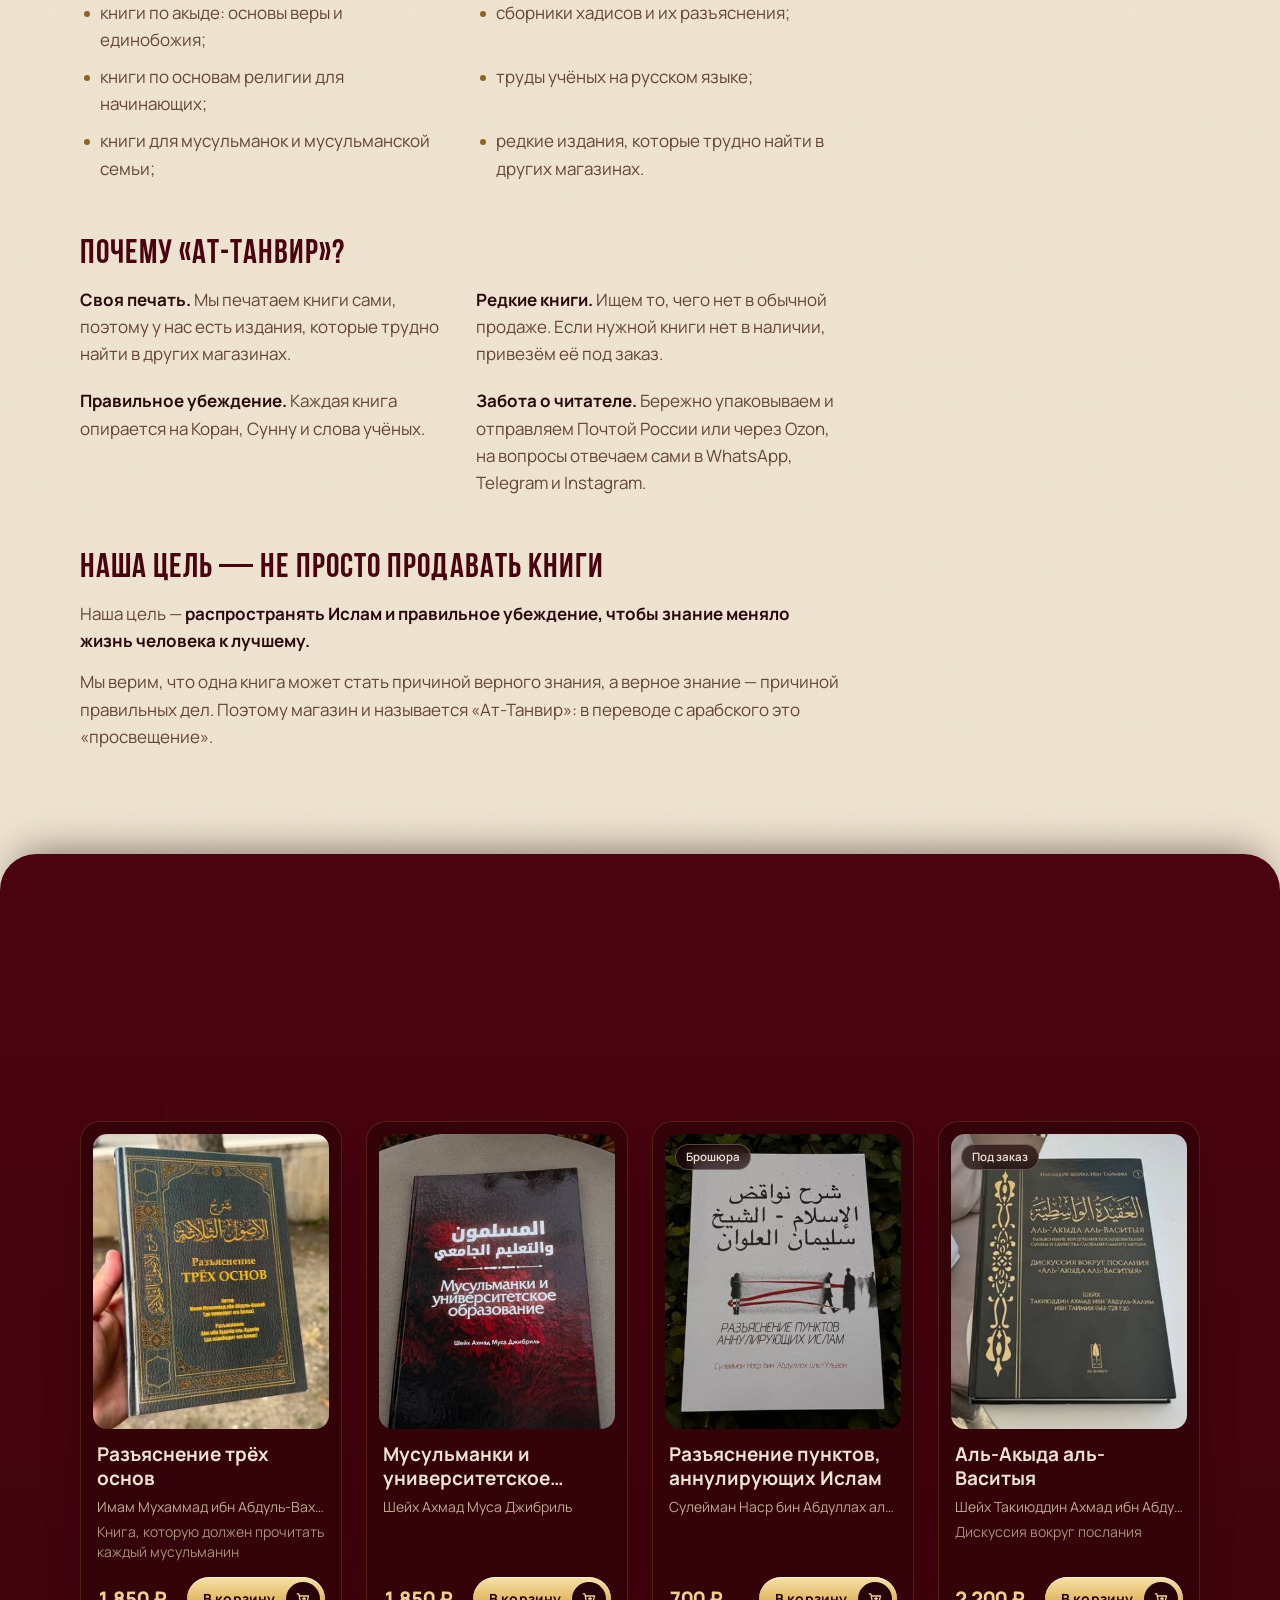
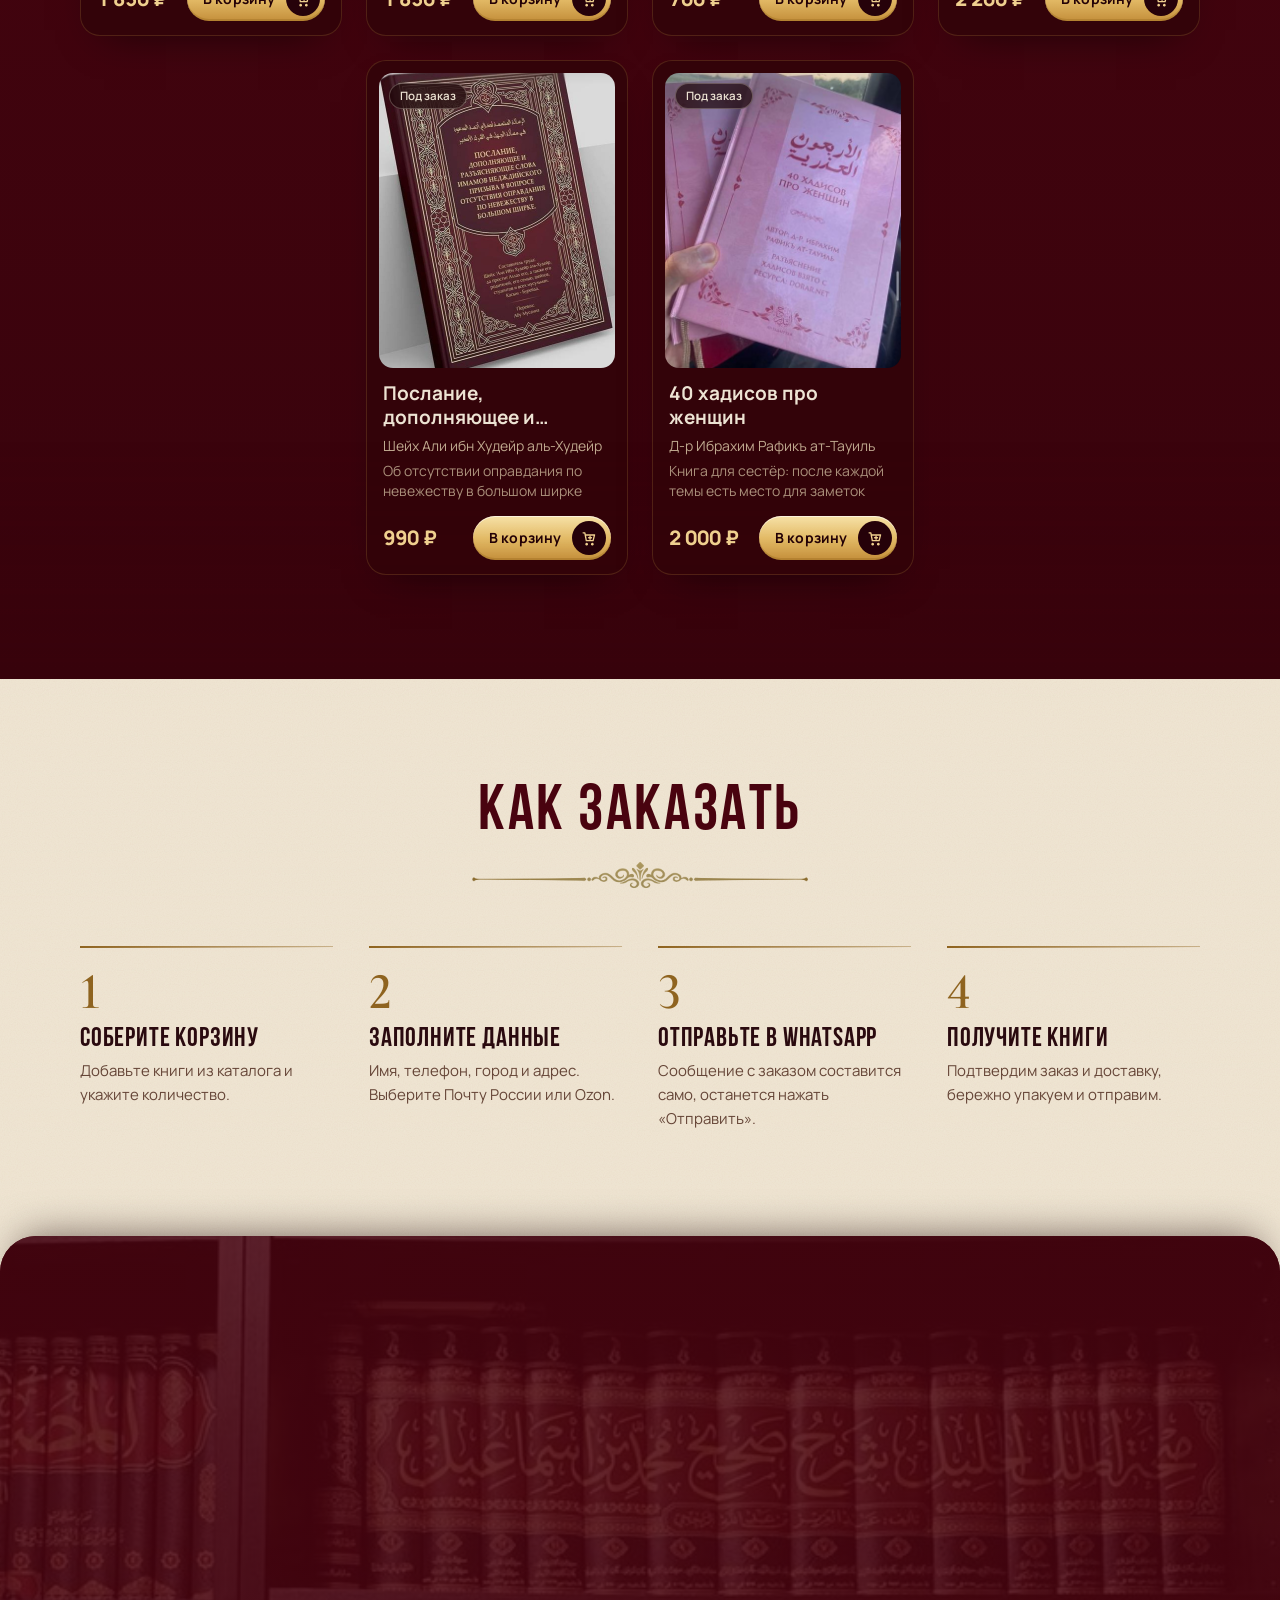
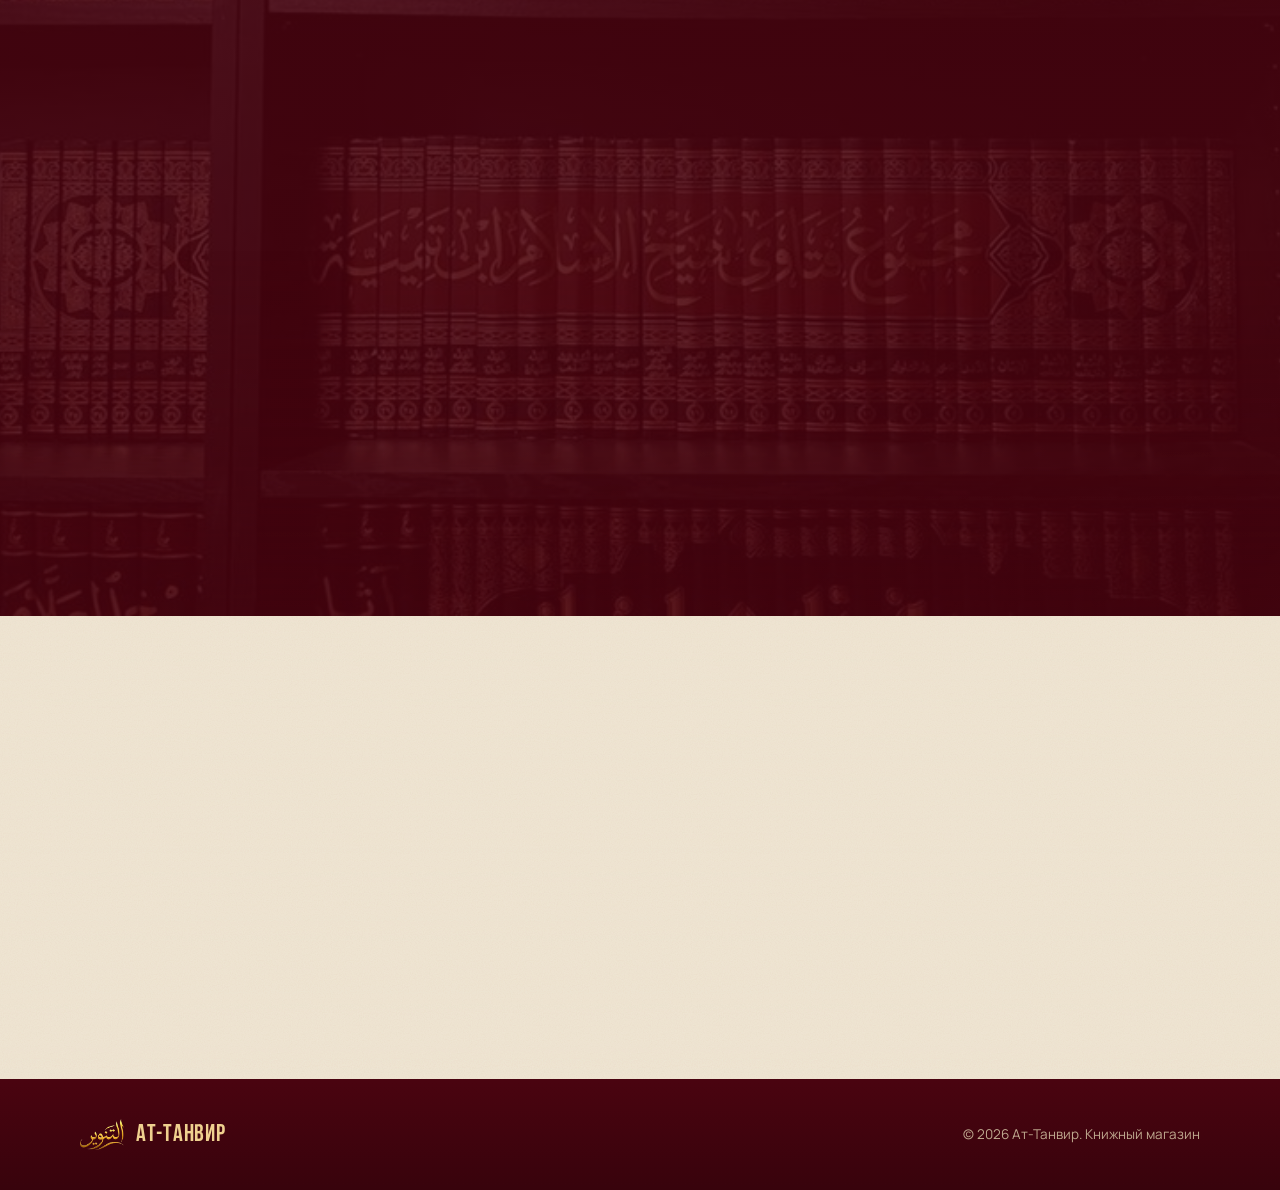
==== commit 31351f77: "Листы при прокрутке, новый блок «О нас», фон без узоров - Секции сложены в стопку листов со скруглён" ====
--- a/site/index.html
+++ b/site/index.html
@@ -5,24 +5,27 @@
   <meta name="viewport" content="width=device-width, initial-scale=1">
   <title>Ат-Танвир — книжный магазин</title>
   <meta name="description" content="Ат-Танвир — книжный магазин исламской литературы. Доставка Почтой России и Ozon.">
-  <meta name="theme-color" content="#240207">
+  <meta name="theme-color" content="#26020a">
   <link rel="icon" type="image/png" href="img/favicon.png">
   <link rel="apple-touch-icon" href="img/apple-touch-icon.png">
   <link rel="preconnect" href="https://fonts.googleapis.com">
   <link rel="preconnect" href="https://fonts.gstatic.com" crossorigin>
-  <link href="https://fonts.googleapis.com/css2?family=Cormorant+Garamond:ital,wght@0,500;0,600;0,700;1,500;1,600&family=Manrope:wght@400;500;600;700;800&display=swap" rel="stylesheet">
+  <link href="https://fonts.googleapis.com/css2?family=Cormorant+Garamond:ital,wght@0,500;0,600;0,700;1,500;1,600&family=Manrope:wght@400;500;600;700;800&family=Montserrat:wght@600;700&display=swap" rel="stylesheet">
   <link rel="preload" href="fonts/BebasNeue-Bold.woff" as="font" type="font/woff" crossorigin>
+  <!-- Флаг для CSS: скрипт есть, элементы можно прятать до появления на экране -->
+  <script>document.documentElement.classList.add("js")</script>
   <link rel="stylesheet" href="css/style.css">
 </head>
 <body>
 
-<header class="header tone-dark" id="top">
+<header class="header" id="top">
   <div class="container header__inner">
     <a class="brand" href="#top" aria-label="Ат-Танвир — на главную">
       <img class="brand__mark" src="img/calligraphy.png" alt="" width="52" height="37">
       <span class="brand__name">Ат-Танвир</span>
     </a>
     <nav class="nav" aria-label="Разделы сайта">
+      <a href="#about">О нас</a>
       <a href="#catalog">Каталог</a>
       <a href="#how">Как заказать</a>
       <a href="#reviews">Отзывы</a>
@@ -36,8 +39,9 @@
   </div>
 </header>
 
-<main>
-  <section class="hero tone-dark">
+<main class="stack">
+  <section class="hero">
+    <div class="hero__photo" aria-hidden="true"></div>
     <div class="hero__bg" aria-hidden="true"><div class="hero__layer"></div></div>
     <div class="container hero__inner">
       <div class="hero__art">
@@ -59,53 +63,101 @@
     </div>
   </section>
 
-  <div class="seam seam--to-light" aria-hidden="true"></div>
-
-  <section class="section tone-light" id="catalog">
-    <div class="container">
-      <div class="section__head" data-rise="70">
+  <section class="section section--alt" id="about">
+    <div class="container">
+      <div class="section__head section__head--left reveal">
+        <p class="eyebrow">Книжный магазин <strong>«Ат-Танвир»</strong></p>
+        <h2 class="section__title">О нас</h2>
+      </div>
+      <div class="about">
+        <div class="about__intro reveal">
+          <p><strong>«Ат-Танвир»</strong> — книжный магазин исламской литературы. Мы не только продаём книги, но и печатаем их сами: выбираем труды учёных по акыде, хадисам и основам религии и делаем так, чтобы они дошли до читателя.</p>
+          <p>Мы хотим, чтобы достоверное знание было доступно каждому: и тому, кто только начинает знакомство с Исламом, и тому, кто давно изучает религиозные науки.</p>
+        </div>
+
+        <div class="about__block reveal">
+          <h3 class="about__title">Наша миссия</h3>
+          <p><strong>Распространять Ислам на основе правильного убеждения.</strong></p>
+          <p>Мы выбираем книги, которые учат правильной акыде, опираются на Коран и Сунну и объясняют религию словами учёных. В каталоге только те издания, которые мы знаем и рекомендуем сами.</p>
+        </div>
+
+        <div class="about__block reveal">
+          <h3 class="about__title">Что мы печатаем и продаём</h3>
+          <ul class="about__list">
+            <li>книги по акыде: основы веры и единобожия;</li>
+            <li>сборники хадисов и их разъяснения;</li>
+            <li>книги по основам религии для начинающих;</li>
+            <li>труды учёных на русском языке;</li>
+            <li>книги для мусульманок и мусульманской семьи;</li>
+            <li>редкие издания, которые трудно найти в других магазинах.</li>
+          </ul>
+        </div>
+
+        <div class="about__block reveal">
+          <h3 class="about__title">Почему «Ат-Танвир»?</h3>
+          <ul class="about__points">
+            <li><strong>Своя печать.</strong> Мы печатаем книги сами, поэтому у нас есть издания, которые трудно найти в других магазинах.</li>
+            <li><strong>Редкие книги.</strong> Ищем то, чего нет в обычной продаже. Если нужной книги нет в наличии, привезём её под заказ.</li>
+            <li><strong>Правильное убеждение.</strong> Каждая книга опирается на Коран, Сунну и слова учёных.</li>
+            <li><strong>Забота о читателе.</strong> Бережно упаковываем и отправляем Почтой России или через Ozon, на вопросы отвечаем сами в WhatsApp, Telegram и Instagram.</li>
+          </ul>
+        </div>
+
+        <div class="about__block reveal">
+          <h3 class="about__title">Наша цель — не просто продавать книги</h3>
+          <p>Наша цель — <strong>распространять Ислам и правильное убеждение, чтобы знание меняло жизнь человека к лучшему.</strong></p>
+          <p>Мы верим, что одна книга может стать причиной верного знания, а верное знание — причиной правильных дел. Поэтому магазин и называется «Ат-Танвир»: в переводе с арабского это «просвещение».</p>
+        </div>
+      </div>
+    </div>
+  </section>
+
+  <!-- Каталог и «Как заказать» один лист: при прокрутке идут вместе, без наложения друг на друга -->
+  <div class="stack__group">
+  <section class="section" id="catalog">
+    <div class="container">
+      <div class="section__head reveal">
         <h2 class="section__title">Каталог</h2>
         <img class="ornament" src="img/divider.png" alt="" width="2040" height="180">
-        <p class="section__sub">Цена указана за одну книгу. Стоимость доставки сообщим в WhatsApp, когда будем подтверждать заказ.</p>
       </div>
       <div class="books" id="catalogGrid"></div>
     </div>
   </section>
 
-  <div class="seam seam--to-dark" aria-hidden="true"></div>
-
-  <section class="section section--pattern tone-dark" id="how">
-    <div class="container">
-      <div class="section__head" data-rise="70">
+  <section class="section section--alt" id="how">
+    <div class="container">
+      <div class="section__head reveal">
         <h2 class="section__title">Как заказать</h2>
         <img class="ornament" src="img/divider.png" alt="" width="2040" height="180">
       </div>
       <ol class="steps">
-        <li class="step" data-rise="70">
+        <li class="step reveal">
           <h3 class="step__title">Соберите корзину</h3>
           <p class="step__text">Добавьте книги из каталога и укажите количество.</p>
         </li>
-        <li class="step" data-rise="150">
+        <li class="step reveal">
           <h3 class="step__title">Заполните данные</h3>
           <p class="step__text">Имя, телефон, город и адрес. Выберите Почту России или Ozon.</p>
         </li>
-        <li class="step" data-rise="110">
+        <li class="step reveal">
           <h3 class="step__title">Отправьте в WhatsApp</h3>
           <p class="step__text">Сообщение с заказом составится само, останется нажать «Отправить».</p>
         </li>
-        <li class="step" data-rise="190">
+        <li class="step reveal">
           <h3 class="step__title">Получите книги</h3>
           <p class="step__text">Подтвердим заказ и доставку, бережно упакуем и отправим.</p>
         </li>
       </ol>
     </div>
   </section>
-
-  <div class="seam seam--to-light" aria-hidden="true"></div>
-
-  <section class="section tone-light" id="reviews">
-    <div class="container">
-      <div class="section__head" data-rise="70">
+  </div>
+
+  <!-- Отзывы и контакты тоже один лист, подвал идёт за ними -->
+  <div class="stack__group">
+  <section class="section section--photo" id="reviews">
+    <div class="section__photo" aria-hidden="true"></div>
+    <div class="container">
+      <div class="section__head reveal">
         <h2 class="section__title">Отзывы покупателей</h2>
         <img class="ornament" src="img/divider.png" alt="" width="2040" height="180">
       </div>
@@ -113,17 +165,19 @@
     </div>
   </section>
 
-  <div class="seam seam--to-footer" aria-hidden="true"></div>
+  <section class="section section--alt" id="contacts">
+    <div class="container contacts-grid">
+      <div class="reveal">
+        <h2 class="section__title">Контакты</h2>
+        <p class="contacts-text">Ответим на вопросы о наличии, доставке и заказе.</p>
+      </div>
+      <div class="contacts reveal" id="contactsList"></div>
+    </div>
+  </section>
+  </div>
 </main>
 
-<footer class="footer tone-dark" id="contacts">
-  <div class="container footer__grid">
-    <div class="footer__intro">
-      <h2 class="footer__title">Контакты</h2>
-      <p class="footer__text">Ответим на вопросы о наличии, доставке и заказе.</p>
-    </div>
-    <div class="contacts" id="contactsList"></div>
-  </div>
+<footer class="footer">
   <div class="container footer__bottom">
     <span class="brand brand--footer">
       <img class="brand__mark" src="img/calligraphy.png" alt="" width="52" height="37">
@@ -135,8 +189,8 @@
 
 <!-- Корзина -->
 <div class="overlay" id="overlay" hidden></div>
-<aside class="drawer tone-light" id="drawer" role="dialog" aria-modal="true" aria-labelledby="drawerTitle" aria-hidden="true" tabindex="-1">
-  <div class="drawer__head tone-dark">
+<aside class="drawer" id="drawer" role="dialog" aria-modal="true" aria-labelledby="drawerTitle" aria-hidden="true" tabindex="-1">
+  <div class="drawer__head">
     <h2 id="drawerTitle">Ваш заказ</h2>
     <button class="icon-btn" id="closeCart" type="button" aria-label="Закрыть корзину">
       <svg viewBox="0 0 24 24" width="22" height="22" aria-hidden="true"><path fill="none" stroke="currentColor" stroke-width="2" stroke-linecap="round" d="M6 6l12 12M18 6L6 18"/></svg>
--- a/site/css/style.css
+++ b/site/css/style.css
@@ -1,8 +1,16 @@
 /*
-  Ат-Танвир. Две гаммы из логотипа:
-  тёмный бордовый с золотом (первый экран, «Как заказать», подвал) и светлый бордовый (каталог, отзывы, корзина).
-  Между блоками нет границ: цвет одного плавно перетекает в другой (.seam), а содержимое движется
-  вместе с прокруткой (js/app.js, раздел «Движение»). Цвета и шрифты меняются в блоке :root.
+  Ат-Танвир. Бордовый логотипа с золотом и второй цвет, пергамент, как страницы книги.
+  Секции чередуются: бордовый, пергамент, бордовый, пергамент… (первый экран и подвал бордовые).
+  Бордовая секция без модификатора (.section), пергаментная с классом .section--alt.
+  Бордовые секции слегка темнеют книзу, на пергаменте едва заметная фактура бумаги.
+  Между секциями нет узоров. Первый экран, «О нас», каталог с «Как заказать» и отзывы с контактами это листы:
+  при прокрутке следующий наезжает на предыдущий, а тот останавливается, уменьшается и темнеет
+  (раздел «Листы при прокрутке» ниже).
+  На светлом фоне свои цвета текста и линий: блок «Светлая поверхность» ниже. Они же у корзины.
+  «Отзывы» лежат на фото библиотеки под бордовым затемнением.
+  Элементы с классом .reveal один раз проявляются при входе в экран
+  (раздел «Появление при прокрутке» ниже и «Движение» в js/app.js).
+  Все цвета и шрифты меняются в блоке :root.
 */
 /* Шрифт заголовков. Файл лежит в fonts/, лицензия SIL Open Font License */
 @font-face {
@@ -12,80 +20,125 @@
 }
 
 :root {
-  color-scheme: light;
-
-  /* Тёмный бордовый, как фон логотипа */
-  --wine-950: #170104;   /* подвал */
-  --wine-900: #240207;   /* шапка */
-  --wine-800: #36060f;   /* первый экран, «Как заказать» */
-  --wine-700: #4d0915;   /* кнопки и заголовки на светлом */
-  --wine-600: #6a1222;   /* наведение, рамка фокуса на светлом */
-
-  /* Светлый бордовый */
-  --rose-50: #fcf5f4;    /* карточки, корзина */
-  --rose-100: #f5e4e3;   /* фон каталога и отзывов */
-  --rose-200: #ecd1d1;
-  --rose-300: #d9b0b2;   /* рамки полей */
+  color-scheme: dark;
+
+  /* Два основных цвета. Порядок на странице: первый экран бордовый, «О нас» пергамент, каталог бордовый,
+     «Как заказать» пергамент, отзывы на фото под бордовым, контакты пергамент, подвал бордовый */
+  --wine: #4a0410;        /* первый цвет: бордовый, как фон логотипа */
+  --wine-rgb: 74, 4, 16;  /* он же для полупрозрачных слоёв */
+  --wine-shade: #38030c;  /* низ бордовой секции: к нему она плавно темнеет */
+  --wine-deep: #26020a;   /* самый тёмный бордовый: шапка, счётчик корзины */
+  --wine-deep-rgb: 38, 2, 10;
+  --parchment: #f0e6d4;   /* второй цвет: пергамент, как страницы книги */
+  --bg: var(--wine);      /* фон страницы по умолчанию */
+  --bg-footer: var(--wine-shade);
+  --photo-tint: rgba(var(--wine-rgb), .86);   /* затемнение фото библиотеки в «Отзывах» */
+  --review-bg: rgba(var(--wine-deep-rgb), .5);  /* фон отзыва поверх фото */
+  --review-inner-line: rgba(201, 154, 69, .25);   /* внутренняя линия рамки отзыва */
+  --review-clasp-bg: var(--wine);              /* подложка звезды на верхней линии рамки */
+  --bg-deep: var(--wine-deep);   /* шапка при прокрутке, счётчик корзины */
+  --header-bg: rgba(var(--wine-deep-rgb), .88);
+  --field-bg: #2c020a;    /* подложка фото в карточке, темнее карточки */
+
+  /* Текст (контраст на всех фонах не ниже 4.5:1) */
+  --text: #ede3d3;        /* основной, тёплый светлый */
+  --text-soft: #bfa98f;   /* второстепенный */
+  --placeholder: #a38c74; /* подсказка в пустом поле */
+  --error: #ff8f80;
 
   /* Золото, как буквы логотипа */
-  --gold: #c99a45;
-  --gold-light: #efd08f;
-  --gold-ink: #85591a;   /* золото для мелкого текста на светлом фоне */
+  --gold: #c99a45;        /* иконки, цифры шагов, мелкие акценты */
+  --gold-light: #efd08f;  /* заголовки, цены */
   --gold-grad: linear-gradient(180deg, #f7e2a8 0%, #e2b965 52%, #c48f3b 100%);
-  --wine-grad: linear-gradient(180deg, #6a1222 0%, #4d0915 100%);
-
-  --ink: #2e0610;        /* текст на светлом */
-  --ink-soft: #7a4c53;
-  --cream: #f6eadb;      /* текст на тёмном */
-  --cream-soft: #d2b9a8;
-
-  --error: #b3261e;
-  --wa-1: #2bbb68;
-  --wa-2: #198f4d;
-
-  --pattern: url("data:image/svg+xml,%3Csvg xmlns='http://www.w3.org/2000/svg' width='72' height='72' viewBox='0 0 72 72'%3E%3Cg fill='none' stroke='%23c99a45' stroke-opacity='.08' stroke-width='1'%3E%3Crect x='20' y='20' width='32' height='32'/%3E%3Crect x='20' y='20' width='32' height='32' transform='rotate(45 36 36)'/%3E%3C/g%3E%3C/svg%3E");
-
+  --gold-grad-hover: linear-gradient(180deg, #fbecc6 0%, #ecca80 52%, #d7a453 100%);   /* золотая кнопка при наведении */
+  --on-gold: #240207;     /* текст на золотых кнопках */
+  --line: rgba(201, 154, 69, .55);   /* разделители и тонкие линии */
+  --line-faint: rgba(201, 154, 69, .14);
+
+  /* Карточки книг: тёмно-бордовые, чуть темнее фона каталога */
+  --card-bg: #330309;
+  --card-line: rgba(201, 154, 69, .2);      /* рамка */
+  --card-line-hover: rgba(201, 154, 69, .5);
+  --card-shadow: 0 18px 40px -24px rgba(0, 0, 0, .65);
+  --card-shadow-hover: 0 26px 48px -24px rgba(0, 0, 0, .75);
+  --card-radius: 20px;
+  --media-radius: 14px;                     /* скругление фото внутри карточки */
+  --note-color: rgba(191, 169, 143, .85);   /* описание: --text-soft с прозрачностью 85% */
+  /* Метки-«таблетки» поверх фото: тёмное стекло. Фон не светлее .65, чтобы текст читался и на белом снимке */
+  --pill-bg: rgba(23, 1, 4, .65);
+  --pill-line: rgba(237, 227, 211, .28);
+  --buy-icon-bg: var(--wine-deep);                /* круг с иконкой внутри кнопки «В корзину» */
+  --title-shadow: 0 2px 22px rgba(23, 1, 4, .7);
+
+  --wa-1: #1d8048;        /* кнопка WhatsApp: белый текст читается на обоих оттенках */
+  --wa-2: #17673a;
+
+  /* Фактура бумаги на пергаменте: мелкий тёплый шум */
+  --grain: url("data:image/svg+xml,%3Csvg xmlns='http://www.w3.org/2000/svg' width='180' height='180'%3E%3Cfilter id='n'%3E%3CfeTurbulence type='fractalNoise' baseFrequency='.85' numOctaves='2' stitchTiles='stitch'/%3E%3CfeColorMatrix values='0 0 0 0 .36 0 0 0 0 .24 0 0 0 0 .12 0 0 0 .9 0'/%3E%3C/filter%3E%3Crect width='180' height='180' filter='url(%23n)' opacity='.08'/%3E%3C/svg%3E");
+
+  /* Листы (раздел «Листы при прокрутке»). Каждый заходит на предыдущий на --sheet-r и скруглён сверху на столько же
+     (на десктопе больше, см. «Десктоп»), тень --sheet-shadow отделяет лист от нижнего.
+     Накрытый лист уменьшается на --sheet-shrink (доля) и сверху темнеет цветом --sheet-veil до --sheet-dim
+     с размытием --sheet-blur; книзу затемнение и размытие тают */
+  --sheet-r: 22px;
+  --sheet-shadow: 0 -18px 40px -20px rgba(23, 1, 4, .6);
+  --sheet-shrink: .06;
+  --sheet-dim: .85;
+  --sheet-blur: 14px;
+  --sheet-veil: #170104;
+  --sheet-veil-rgb: 23, 1, 4;
+
+  --focus: var(--gold);
   --ease: cubic-bezier(.2, .7, .2, 1);
+  --ease-reveal: cubic-bezier(.22, 1, .36, 1);   /* появление при прокрутке: быстрый старт, долгое мягкое торможение */
+  --header-h: 69px;                              /* высота шапки с нижней линией */
   --font-display: "Bebas Neue", "Oswald", "Arial Narrow", sans-serif;   /* все заголовки */
   --font-serif: "Cormorant Garamond", "Times New Roman", Georgia, serif;
   --font-sans: "Manrope", system-ui, -apple-system, "Segoe UI", Roboto, sans-serif;
-}
-
-/* Смысловые цвета для тёмных и светлых блоков */
-.tone-dark {
-  color-scheme: dark;
-  --fg: var(--cream); --fg-soft: var(--cream-soft); --title: var(--gold-light); --focus: var(--gold);
-  --line: rgba(201, 154, 69, .22); --line-strong: rgba(201, 154, 69, .5);
-  color: var(--fg);
-}
-.tone-light {
+  --font-label: "Montserrat", "Segoe UI", Arial, sans-serif;   /* надпись над заголовком (.eyebrow), как на сайте BadrBook */
+}
+
+/* ---------- Светлая поверхность ---------- */
+/* Пергаментные секции и корзина. Здесь те же переменные, что в :root, но под светлый фон,
+   поэтому заголовки, текст, линии, поля и кнопки внутри перекрашиваются сами.
+   Контраст: текст 14:1, второстепенный 6.7:1, тёмное золото 4.2:1, ошибка 5.7:1 */
+.section--alt, .drawer__body {
   color-scheme: light;
-  --fg: var(--ink); --fg-soft: var(--ink-soft); --title: var(--wine-700); --focus: var(--wine-600);
-  --line: rgba(77, 9, 21, .12); --line-strong: rgba(77, 9, 21, .28);
-  color: var(--fg);
+  --text: #2b0b10;
+  --text-soft: #664638;
+  --placeholder: #7f6757;
+  --error: #a8251c;
+  --gold: #8f6420;             /* тёмное золото: иконки, цифры шагов, линии */
+  --gold-light: var(--wine);   /* заголовки и суммы на пергаменте бордовые */
+  --line: rgba(143, 100, 32, .4);
+  --line-faint: rgba(143, 100, 32, .16);
+  --field-bg: #fbf6ec;
+  --title-shadow: none;
+  --focus: #8f6420;
+  color: var(--text);
 }
 
 * { box-sizing: border-box; }
-html { scroll-behavior: smooth; scroll-padding-top: 72px; scroll-snap-type: y proximity; background: var(--wine-950); }
-/* Прокрутка доводит страницу до начала ближайшего раздела, если остановиться рядом с ним */
-.hero, .section, .footer { scroll-snap-align: start; }
+html { scroll-behavior: smooth; background: var(--bg-footer); }   /* виден при прокрутке за край страницы, под подвалом */
+/* Переход по ссылке из меню останавливает раздел под шапкой, а не за ней */
+[id] { scroll-margin-top: var(--header-h); }
 body {
   margin: 0;
   font-family: var(--font-sans);
   font-size: 16px;
   line-height: 1.6;
-  color: var(--ink);
-  background: var(--rose-100);
+  color: var(--text);
+  background: var(--bg);
   font-variant-numeric: lining-nums;
   -webkit-font-smoothing: antialiased;
   overflow-x: hidden;
 }
-::selection { background: var(--gold); color: var(--wine-900); }
+::selection { background: var(--gold); color: var(--on-gold); }
 img { max-width: 100%; display: block; }
 a { color: inherit; }
 button { font: inherit; }
 .container { width: min(1120px, 100% - 32px); margin-inline: auto; }
-:focus-visible { outline: 3px solid var(--focus, var(--gold)); outline-offset: 3px; }
+:focus-visible { outline: 3px solid var(--focus); outline-offset: 3px; }
 [hidden] { display: none !important; }
 
 /* ---------- Кнопки ---------- */
@@ -97,53 +150,53 @@
   transition: transform .25s var(--ease), box-shadow .3s var(--ease), background-color .25s, border-color .25s, color .25s;
 }
 /* Блик, пробегающий по кнопке при наведении */
-.btn::after, .cart-btn::after, .add-btn:not([disabled])::after {
+.btn::after, .cart-btn::after {
   content: ""; position: absolute; top: 0; bottom: 0; left: -70%; width: 40%;
   background: linear-gradient(100deg, transparent, rgba(255, 255, 255, .45), transparent);
   transform: skewX(-20deg); pointer-events: none;
   transition: left .7s var(--ease);
 }
-.btn:hover::after, .cart-btn:hover::after, .add-btn:not([disabled]):hover::after { left: 130%; }
+.btn:hover::after, .cart-btn:hover::after { left: 130%; }
 .btn svg { flex: none; transition: transform .3s var(--ease); }
 .btn:hover svg { transform: translateX(4px); }
 .btn:active, .cart-btn:active { transform: translateY(0) scale(.97); }
 
 .btn { height: 54px; padding: 0 30px; font-size: 16px; }
 .btn--gold, .cart-btn {
-  color: var(--wine-900); background: var(--gold-grad);
+  color: var(--on-gold); background: var(--gold-grad);
   box-shadow: inset 0 1px 0 rgba(255, 255, 255, .6), inset 0 -2px 0 rgba(120, 80, 10, .22), 0 12px 26px -12px rgba(201, 154, 69, .7);
 }
 .btn--gold:hover, .cart-btn:hover {
   transform: translateY(-2px);
   box-shadow: inset 0 1px 0 rgba(255, 255, 255, .7), inset 0 -2px 0 rgba(120, 80, 10, .22), 0 18px 32px -12px rgba(201, 154, 69, .85);
 }
-.btn--ghost { color: var(--gold-light); background: transparent; border-color: var(--line-strong); }
+.btn--ghost { color: var(--gold-light); background: transparent; border-color: var(--line); }
 .btn--ghost:hover { background: rgba(201, 154, 69, .13); border-color: var(--gold); transform: translateY(-2px); }
 .btn--wa {
   color: #fff; background: linear-gradient(180deg, var(--wa-1), var(--wa-2));
-  box-shadow: inset 0 1px 0 rgba(255, 255, 255, .3), 0 12px 26px -12px rgba(43, 187, 104, .6);
-}
-.btn--wa:hover { transform: translateY(-2px); box-shadow: inset 0 1px 0 rgba(255, 255, 255, .3), 0 18px 32px -12px rgba(43, 187, 104, .8); }
+  box-shadow: inset 0 1px 0 rgba(255, 255, 255, .25), 0 12px 26px -12px rgba(29, 128, 72, .7);
+}
+.btn--wa:hover { transform: translateY(-2px); box-shadow: inset 0 1px 0 rgba(255, 255, 255, .25), 0 18px 32px -12px rgba(29, 128, 72, .9); }
 .btn--wa svg, .btn--wa:hover svg { transform: none; }
 .btn--block { width: 100%; }
 
 /* ---------- Шапка ---------- */
 .header {
   position: sticky; top: 0; z-index: 30;
-  background: rgba(36, 2, 7, .84);
+  background: var(--header-bg);
   backdrop-filter: blur(10px);
   border-bottom: 1px solid var(--line);
   transition: background-color .3s, box-shadow .3s;
 }
-.header.is-scrolled { background: rgba(36, 2, 7, .96); box-shadow: 0 10px 28px -14px rgba(23, 1, 4, .7); }
+.header.is-scrolled { background: var(--bg-deep); box-shadow: 0 10px 28px -14px rgba(23, 1, 4, .7); }
 .header__inner { display: flex; align-items: center; gap: 16px; min-height: 68px; }
 .brand { display: flex; align-items: center; gap: 12px; text-decoration: none; }
 .brand__mark { width: 52px; height: auto; transition: transform .4s var(--ease), filter .4s; }
 .brand:hover .brand__mark { transform: scale(1.06); filter: drop-shadow(0 0 8px rgba(239, 208, 143, .5)); }
 .brand__name { font-family: var(--font-display); font-size: 30px; font-weight: 700; line-height: 1; letter-spacing: .03em; color: var(--gold-light); }
-.nav { display: none; margin-left: auto; gap: 30px; }
+.nav { display: none; margin-left: auto; gap: 22px; }
 .nav a {
-  position: relative; text-decoration: none; color: var(--cream);
+  position: relative; text-decoration: none; color: var(--text);
   font-weight: 600; font-size: 15px; letter-spacing: .02em; padding: 6px 0;
   transition: color .25s;
 }
@@ -158,40 +211,54 @@
 .cart-btn__label { display: none; }
 .cart-btn__count {
   min-width: 26px; height: 26px; padding: 0 7px; border-radius: 999px;
-  background: var(--wine-800); color: var(--gold-light);
+  background: var(--bg-deep); color: var(--gold-light);
   font-size: 13px; font-weight: 800; line-height: 26px; text-align: center; font-variant-numeric: tabular-nums;
 }
 .cart-btn.bump { animation: bump .45s var(--ease); }
 @keyframes bump { 35% { transform: scale(1.12); } 70% { transform: scale(.97); } }
 
 /* ---------- Первый экран ---------- */
-/* Фон как у логотипа: бордовый, освещённый сверху. К низу он сходится в --wine-800, откуда начинается переход. */
+/* Фон как у логотипа: бордовый, освещённый сверху. К низу он сходится в чистый --wine. */
 .hero {
-  position: relative; overflow: hidden;
+  position: relative; z-index: 0; overflow: hidden;
   display: flex; flex-direction: column;
-  padding: 32px 0 28px;
+  padding: 32px 0 calc(28px + var(--sheet-r));   /* снизу запас: сюда заходит лист следующей секции */
+  background-color: var(--bg);
+}
+/* Слои снизу вверх: фото библиотеки, бордовое затемнение (около 80%), виньетка.
+   Фото лежит отдельным слоем, чтобы на десктопе отставать от прокрутки (--parallax задаёт js/app.js).
+   Затемнение стоит на месте и книзу сходится ровно в --wine. */
+.hero__photo { position: absolute; inset: 0; overflow: hidden; pointer-events: none; }
+.hero__photo::before {
+  content: ""; position: absolute; inset: 0;
+  background: url("../img/library.jpg") center / cover no-repeat;
+  transform: translate3d(0, var(--parallax, 0px), 0);
+}
+.hero__photo::after {
+  content: ""; position: absolute; inset: 0;
   background:
-    radial-gradient(70% 60% at 70% 30%, rgba(110, 10, 30, .55), transparent 70%),
-    linear-gradient(180deg, #43020d 0%, var(--wine-800) 78%);
-}
-/* Узор и золотое свечение. Слой внутри (.hero__layer) двигается медленнее страницы,
+    radial-gradient(ellipse 80% 75% at 50% 42%, rgba(23, 1, 4, 0) 45%, rgba(23, 1, 4, .55) 100%),
+    linear-gradient(180deg, rgba(var(--wine-rgb), .8) 0%, rgba(var(--wine-rgb), .78) 50%, rgba(var(--wine-rgb), .9) 78%, var(--wine) 100%);
+}
+/* Золотое свечение. Слой внутри (.hero__layer) отстаёт от прокрутки вместе с фото,
    а маска на неподвижной обёртке растворяет его книзу, где бы он ни оказался. */
 .hero__bg {
   position: absolute; inset: 0; pointer-events: none; overflow: hidden;
   -webkit-mask-image: linear-gradient(180deg, #000 40%, transparent 85%);
           mask-image: linear-gradient(180deg, #000 40%, transparent 85%);
 }
-.hero__layer { position: absolute; inset: -10% 0 0 0; background-image: var(--pattern); }
+.hero__layer { position: absolute; inset: -20% 0 0 0; transform: translate3d(0, var(--parallax, 0px), 0); }
+/* Золотое свечение за каллиграфией: центр светлее краёв */
 .hero__layer::before {
-  content: ""; position: absolute; right: -12%; top: 6%; width: 78%; aspect-ratio: 1;
-  background: radial-gradient(closest-side, rgba(239, 208, 143, .17), rgba(201, 154, 69, .05) 60%, transparent 100%);
+  content: ""; position: absolute; left: 50%; top: 4%; width: min(110%, 980px); aspect-ratio: 1; transform: translateX(-50%);
+  background: radial-gradient(closest-side, rgba(239, 208, 143, .16), rgba(201, 154, 69, .05) 60%, transparent 100%);
   animation: breathe 8s ease-in-out infinite;
 }
 @keyframes breathe { 0%, 100% { opacity: .55; } 50% { opacity: 1; } }
-/* Низ первого экрана сводит фон к цвету начала перехода. Лежит под содержимым, поэтому цитату не затемняет. */
+/* Низ первого экрана сводит фон к бордовому. Лежит под содержимым, поэтому цитату не затемняет. */
 .hero::after {
   content: ""; position: absolute; left: 0; right: 0; bottom: 0; height: 22%; z-index: 0; pointer-events: none;
-  background: linear-gradient(180deg, rgba(54, 6, 15, 0) 0%, rgba(54, 6, 15, .55) 40%, var(--wine-800) 82%);
+  background: linear-gradient(180deg, rgba(var(--wine-rgb), 0) 0%, rgba(var(--wine-rgb), .55) 40%, var(--wine) 82%);
 }
 /* Всё по центру в одну колонку: каллиграфия, название, кнопки, цитата */
 .hero__inner { position: relative; z-index: 1; flex: 1; display: grid; align-content: center; justify-items: center; gap: 18px; text-align: center; }
@@ -210,219 +277,317 @@
 @keyframes write { from { -webkit-mask-position: 0 0; mask-position: 0 0; } }
 @keyframes float { 50% { transform: translateY(-9px); } }
 
-.hero__title, .hero__actions, .epigraph { animation: rise 1s var(--ease) backwards; }
+.hero__title, .hero__actions, .hero .epigraph { animation: rise 1s var(--ease) backwards; }
 .hero__title { animation-delay: .1s; }
 .hero__actions { animation-delay: .4s; }
-.epigraph { animation-delay: .55s; }
+.hero .epigraph { animation-delay: .55s; }
 @keyframes rise { from { opacity: 0; transform: translateY(24px); } }
 
-.hero__title { margin: 0; font-family: var(--font-display); font-weight: 700; font-size: 68px; line-height: .9; letter-spacing: .04em; color: var(--gold-light); }
+.hero__title { margin: 0; font-family: var(--font-display); font-weight: 700; font-size: 68px; line-height: .9; letter-spacing: .04em; color: var(--gold-light); text-shadow: var(--title-shadow); }
 .hero__actions { display: flex; flex-wrap: wrap; justify-content: center; align-items: center; gap: 14px 16px; margin-top: 26px; }
-/* Цитата по центру, ширина рассчитана на две-три строки. Над и под ней короткие золотые черты. */
+/* Цитата по центру, ширина рассчитана на две-три строки. Над и под ней тонкий разделитель:
+   линия тает к краям, в центре контур восьмиконечной звезды. SVG служит маской, цвет берётся из --gold. */
 .epigraph { margin: 36px 0 0; max-width: 560px; }
-.epigraph::before, .epigraph::after { content: ""; display: block; width: 48px; height: 1px; margin: 0 auto; background: var(--gold); opacity: .7; }
+.epigraph::before, .epigraph::after {
+  --divider: url("data:image/svg+xml,%3Csvg xmlns='http://www.w3.org/2000/svg' viewBox='0 0 180 13'%3E%3Cdefs%3E%3ClinearGradient id='g' gradientUnits='userSpaceOnUse' x1='0' x2='180'%3E%3Cstop offset='0' stop-opacity='0'/%3E%3Cstop offset='.42'/%3E%3Cstop offset='.58'/%3E%3Cstop offset='1' stop-opacity='0'/%3E%3C/linearGradient%3E%3C/defs%3E%3Cpath fill='url(%23g)' d='M0 6h79v1H0zM101 6h79v1h-79z'/%3E%3Cpath fill='none' stroke='%23000' stroke-width='.9' stroke-linejoin='round' d='M96 6.5L94.24 8.26V10.74H91.76L90 12.5L88.24 10.74H85.76V8.26L84 6.5L85.76 4.74V2.26H88.24L90 .5L91.76 2.26H94.24V4.74Z'/%3E%3C/svg%3E");
+  content: ""; display: block; width: 180px; max-width: 100%; height: 13px; margin: 0 auto;
+  background: var(--line);
+  -webkit-mask: var(--divider) center / contain no-repeat; mask: var(--divider) center / contain no-repeat;
+}
 .epigraph::before { margin-bottom: 16px; }
 .epigraph::after { margin-top: 16px; }
-.epigraph blockquote { margin: 0; font-family: var(--font-serif); font-style: italic; font-weight: 500; font-size: 21px; line-height: 1.45; color: var(--cream-soft); text-wrap: balance; }
-
-/* ---------- Переходы между блоками ---------- */
-/* Полоса, в которой цвет одного блока перетекает в цвет следующего. Без линий и стыков. */
-/* Отрицательные поля на 1px перекрывают соседей: на дробных координатах не остаётся светлой щели */
-.seam { position: relative; height: clamp(120px, 22vh, 260px); margin-block: -1px; }
-.seam--to-light { --a: var(--wine-800); --b: var(--rose-100); }
-.seam--to-dark { --a: var(--rose-100); --b: var(--wine-800); }
-.seam--to-footer { --a: var(--rose-100); --b: var(--wine-950); }
-.seam { background: linear-gradient(180deg, var(--a), var(--b)); }
-@supports (background: color-mix(in oklab, red, blue)) {
-  /* Мягкие края: в начале и в конце цвет меняется медленно, в середине быстрее */
-  .seam {
-    background: linear-gradient(180deg,
-      var(--a) 0%,
-      color-mix(in oklab, var(--a), var(--b) 7%) 16%,
-      color-mix(in oklab, var(--a), var(--b) 26%) 36%,
-      color-mix(in oklab, var(--a), var(--b) 60%) 60%,
-      color-mix(in oklab, var(--a), var(--b) 88%) 82%,
-      var(--b) 100%);
-  }
-}
+.epigraph blockquote { margin: 0; font-family: var(--font-serif); font-style: italic; font-weight: 500; font-size: 21px; line-height: 1.45; color: var(--text-soft); text-wrap: balance; text-shadow: 0 1px 12px rgba(23, 1, 4, .85); }
 
 /* ---------- Секции ---------- */
-.section { position: relative; padding: 24px 0 64px; }
-.section.tone-light { background: var(--rose-100); }
-.section.tone-dark { background: var(--wine-800); }
-/* Узор на тёмной секции тоже появляется и исчезает плавно, без обреза у краёв */
-.section--pattern::before {
-  content: ""; position: absolute; inset: 0; pointer-events: none;
-  background-image: var(--pattern);
-  -webkit-mask-image: linear-gradient(180deg, transparent, #000 25%, #000 75%, transparent);
-          mask-image: linear-gradient(180deg, transparent, #000 25%, #000 75%, transparent);
-}
-.section > .container { position: relative; }
+/* Тон секции задаёт модификатор: без него бордовый, .section--alt пергамент, .section--photo на фото под бордовым.
+   Фон без узоров: бордовый с затемнением книзу, пергамент с фактурой бумаги. z-index: 0 делает каждую секцию отдельным слоем. */
+.section { position: relative; z-index: 0; --pad: 64px; padding: var(--pad) 0; background: linear-gradient(180deg, var(--wine), var(--wine-shade)); }
+.section--alt { background: var(--grain), var(--parchment); }
+.section--photo { background: var(--wine); }
+.section__photo {
+  position: absolute; inset: 0; pointer-events: none; border-radius: inherit;
+  background: linear-gradient(var(--photo-tint), var(--photo-tint)), url("../img/library.jpg") center / cover no-repeat;
+}
+.section > .container, .footer > .container { position: relative; z-index: 2; }
+
+/* ---------- Листы при прокрутке ---------- */
+/* Прямые дети <main class="stack"> это листы: первый экран, «О нас» и две группы .stack__group
+   (каталог с «Как заказать», отзывы с контактами). Секции внутри группы идут вместе, без наложения и без скругления.
+   Каждый лист после первого скруглён сверху и заходит на предыдущий на --sheet-r, поэтому в углах виден он,
+   а не пустота. Снизу у листа тот же запас под следующий. Подвал просто продолжает последнюю группу.
+   Лист останавливается (sticky): высокий, когда его низ дошёл до низа экрана, короткий сразу под шапкой.
+   Следующий лист наезжает на него, а он уменьшается и растворяется сверху: у шапки темнеет и размывается сильнее,
+   книзу, где наезжает следующий, слабее. js/app.js (раздел «Движение») пишет место остановки (top),
+   долю накрытия --cover от 0 до 1, а также видимую часть листа: --seen (от верха листа до шапки)
+   и --seen-h (её высота). Класс .is-stacked ставит тот же скрипт: без него или при «уменьшить движение»
+   листы идут обычным потоком. */
+.stack { background: var(--sheet-veil); }   /* виден по бокам уменьшенного листа */
+.stack > * + * {
+  position: relative; z-index: 0;
+  margin-top: calc(-1 * var(--sheet-r));
+  border-radius: var(--sheet-r) var(--sheet-r) 0 0;
+  box-shadow: var(--sheet-shadow);
+}
+.stack__group > :first-child { border-radius: inherit; }   /* фон верхней секции группы повторяет скругление */
+.stack > .section:not(:last-child), .stack__group:not(:last-child) > :last-child { padding-bottom: calc(var(--pad) + var(--sheet-r)); }
+.stack.is-stacked > * {
+  position: sticky;
+  transform: scale(calc(1 - var(--cover, 0) * var(--sheet-shrink)));
+  transform-origin: 50% var(--seen, 0px);   /* уменьшается к шапке: верх видимой части от неё не отходит */
+  will-change: transform;
+}
+/* Затемнение с размытием поверх листа. Градиент маски ложится только на видимую часть листа:
+   сверху (у шапки) слой в полную силу, книзу тает. Выше видимой части маска пустая.
+   Сила --k набирается быстрее накрытия и доходит до полной, когда следующий лист прошёл 70% пути */
+.stack.is-stacked > *::before {
+  --k: min(1, var(--cover, 0) * 1.4);
+  --fade: linear-gradient(180deg, #000, rgb(0 0 0 / .8) 30%, rgb(0 0 0 / .35) 70%, rgb(0 0 0 / .15)) 0 var(--seen, 0px) / 100% var(--seen-h, 100%) no-repeat;
+  content: ""; position: absolute; inset: 0; z-index: 4; pointer-events: none;
+  border-radius: inherit;
+  background: rgba(var(--sheet-veil-rgb), calc(var(--k) * var(--sheet-dim)));
+  -webkit-backdrop-filter: blur(calc(var(--k) * var(--sheet-blur))); backdrop-filter: blur(calc(var(--k) * var(--sheet-blur)));
+  -webkit-mask: var(--fade); mask: var(--fade);
+}
 
 /* Заголовок как в книге: по центру, под ним золотой орнамент */
 .section__head { margin: 0 auto 44px; max-width: 640px; text-align: center; }
-.section__title, .footer__title { margin: 0; font-family: var(--font-display); font-weight: 700; font-size: 50px; line-height: .95; letter-spacing: .03em; color: var(--title); }
-.ornament {
-  width: min(340px, 82%); height: auto; margin: 16px auto 0;
-  /* Раскрывается от центра к краям вместе с прокруткой (--p от 0 до 1 задаёт js/app.js) */
-  clip-path: inset(0 calc((1 - var(--p, 1)) * 50%));
-}
-.tone-light .ornament { filter: saturate(1.15) brightness(.88); }
-.section__sub { margin: 16px auto 0; max-width: 54ch; color: var(--fg-soft); }
+.section__title { margin: 0; font-family: var(--font-display); font-weight: 700; font-size: 50px; line-height: .95; letter-spacing: .04em; color: var(--gold-light); text-shadow: var(--title-shadow); }
+.ornament { width: min(340px, 82%); height: auto; margin: 16px auto 0; opacity: .6; }
+/* На пергаменте светлое золото орнамента теряется: темнее и плотнее, в тон --gold светлой поверхности */
+.section--alt .ornament { opacity: .85; filter: brightness(.62) saturate(1.3); }
+.section__sub { margin: 16px auto 0; max-width: 54ch; color: var(--text-soft); }
+/* Заголовок у левого края, без орнамента */
+.section__head--left { margin-left: 0; text-align: left; }
+/* Надпись над заголовком, как на сайте BadrBook: мелкие заглавные с разрядкой, название жирнее и темнее */
+.eyebrow { margin: 0 0 14px; font-family: var(--font-label); font-size: 13px; font-weight: 600; line-height: 1.4; letter-spacing: .12em; text-transform: uppercase; color: var(--text-soft); }
+.eyebrow strong { font-weight: 700; color: var(--text); }
+
+/* ---------- О нас ---------- */
+/* Как на сайте BadrBook: заголовок и текст у левого края, строка удобной для чтения ширины.
+   Вступление, затем разделы с подзаголовками, отделённые тонкой линией.
+   Разделы отделены только отступом, без линий. В перечне «Что мы печатаем» маленькие точки, пункты «Почему» без значков */
+.about { max-width: 680px; color: var(--text-soft); }
+.about p { margin: 0 0 14px; }
+.about p:last-child { margin-bottom: 0; }
+.about strong { color: var(--text); font-weight: 700; }
+.about__block { margin-top: 44px; }
+.about__title { margin: 0 0 14px; font-family: var(--font-display); font-weight: 700; font-size: 30px; line-height: 1; letter-spacing: .03em; color: var(--gold-light); }
+.about__list, .about__points { list-style: none; margin: 0; padding: 0; display: grid; }
+.about__list { gap: 8px; }
+.about__points { gap: 16px; }
+.about__list li { position: relative; padding-left: 20px; }
+.about__list li::before { content: ""; position: absolute; left: 4px; top: .7em; width: 6px; height: 6px; border-radius: 50%; background: var(--gold); }
 
 /* ---------- Каталог ---------- */
-.books { display: grid; grid-template-columns: minmax(0, 1fr); gap: 18px; }
+/* Вертикальные карточки: 2 в ряд на телефоне и планшете, 3 на ноутбуке, 4 на десктопе (1 на совсем узком экране).
+   Неполный последний ряд встаёт по центру, карточки в ряду одной высоты. Число колонок и отступ: --cols и --gap. */
+.books { --cols: 2; --gap: 20px; display: flex; flex-wrap: wrap; justify-content: center; gap: var(--gap); }
 .book {
-  display: grid; grid-template-columns: 108px minmax(0, 1fr); gap: 18px; padding: 18px;
-  border: 1px solid var(--line); border-radius: 22px;
-  background: var(--rose-50);
-  box-shadow: inset 0 1px 0 #fff, 0 18px 40px -30px rgba(77, 9, 21, .45);
-  transition: border-color .3s, box-shadow .35s var(--ease);
-}
-.book:hover { border-color: var(--line-strong); box-shadow: inset 0 1px 0 #fff, 0 28px 50px -28px rgba(77, 9, 21, .5); }
-.book__cover {
-  align-self: start; aspect-ratio: 3 / 4; overflow: hidden; border-radius: 10px; background: var(--rose-200);
-  box-shadow: 0 2px 4px rgba(46, 6, 16, .2), 0 18px 28px -14px rgba(46, 6, 16, .55);
-}
-.book__cover img { width: 100%; height: 100%; object-fit: cover; transition: transform .7s var(--ease); }
-.book:hover .book__cover img { transform: scale(1.06); }
-.book__body { display: flex; flex-direction: column; min-width: 0; }
-.book__tag {
-  align-self: flex-start; margin: 0 0 10px; padding: 3px 12px; border-radius: 999px;
-  border: 1px solid rgba(133, 89, 26, .35); background: rgba(201, 154, 69, .14);
-  color: var(--gold-ink); font-size: 13px; font-weight: 700; line-height: 1.4;
-}
-.book__title { margin: 0 0 6px; font-family: var(--font-display); font-weight: 700; font-size: 26px; line-height: 1.02; letter-spacing: .02em; color: var(--ink); }
-.book__author { margin: 0; font-size: 14px; line-height: 1.5; color: var(--ink-soft); }
-.book__note { margin: 8px 0 0; font-family: var(--font-serif); font-style: italic; font-weight: 500; font-size: 18px; line-height: 1.3; color: var(--ink-soft); }
-.book__buy { margin-top: auto; padding-top: 18px; display: flex; flex-wrap: wrap; align-items: center; gap: 12px 20px; }
-.book__slot { flex: 1 1 190px; }
-.price { font-family: var(--font-serif); font-weight: 700; font-size: 32px; line-height: 1; color: var(--wine-700); font-variant-numeric: lining-nums tabular-nums; white-space: nowrap; }
-.price small { font-size: 22px; }
-
+  flex: 0 0 calc((100% - (var(--cols) - 1) * var(--gap)) / var(--cols)); min-width: 0;
+  container-type: inline-size;   /* нижняя строка перестраивается по ширине самой карточки */
+  display: flex; flex-direction: column; padding: 12px;
+  border: 1px solid var(--card-line); border-radius: var(--card-radius);
+  background: var(--card-bg); box-shadow: var(--card-shadow);
+  transition: transform .3s var(--ease), border-color .3s, box-shadow .3s;
+}
+.book:hover { transform: translateY(-4px); border-color: var(--card-line-hover); box-shadow: var(--card-shadow-hover); }
+
+/* Фото 4:5 со своим скруглением. Несколько фото листаются свайпом (прокрутка с привязкой) или стрелками */
+.book__media { position: relative; aspect-ratio: 4 / 5; overflow: hidden; border-radius: var(--media-radius); background: var(--field-bg); }
+.book__track {
+  display: flex; height: 100%; overflow-x: auto; overscroll-behavior-x: contain;
+  scroll-snap-type: x mandatory; scroll-behavior: smooth; scrollbar-width: none;
+}
+.book__track::-webkit-scrollbar { display: none; }
+.book__slide { flex: 0 0 100%; height: 100%; overflow: hidden; scroll-snap-align: start; }
+.book__slide img { width: 100%; height: 100%; object-fit: cover; transition: transform .3s var(--ease); }
+.book:hover .book__slide img { transform: scale(1.04); }
+
+.pill {
+  display: inline-block; padding: 5px 10px; border-radius: 999px;
+  border: 1px solid var(--pill-line); background: var(--pill-bg);
+  -webkit-backdrop-filter: blur(8px); backdrop-filter: blur(8px);
+  color: var(--text); font-size: 11.5px; font-weight: 600; line-height: 1.2; white-space: nowrap;
+}
+.book__pills { position: absolute; top: 10px; left: 10px; right: 10px; display: flex; flex-wrap: wrap; justify-content: space-between; align-items: flex-start; gap: 6px; pointer-events: none; }
+.book__tags { display: flex; flex-wrap: wrap; gap: 6px; }
+.book__badge { margin-left: auto; }
+
+/* Стрелки и точки появляются, только если фото больше одного */
+.book__nav {
+  position: absolute; top: 50%; z-index: 1; width: 34px; height: 34px; margin-top: -17px; padding: 0;
+  display: grid; place-items: center; border-radius: 50%; cursor: pointer;
+  border: 1px solid var(--pill-line); background: var(--pill-bg); color: var(--text);
+  -webkit-backdrop-filter: blur(8px); backdrop-filter: blur(8px);
+  opacity: 0; transition: opacity .3s, background-color .25s;
+}
+.book__nav--prev { left: 8px; }
+.book__nav--next { right: 8px; }
+.book__media:hover .book__nav, .book__nav:focus-visible { opacity: 1; }
+.book__nav:hover { background: rgba(23, 1, 4, .85); }
+.book__nav[disabled] { opacity: 0 !important; pointer-events: none; }
+@media (hover: none) { .book__nav { display: none; } }   /* на сенсорных экранах листают свайпом */
+.book__dots { position: absolute; left: 50%; bottom: 10px; transform: translateX(-50%); display: flex; gap: 6px; padding: 5px 8px; border-radius: 999px; background: var(--pill-bg); pointer-events: none; }
+.book__dot { width: 6px; height: 6px; border-radius: 50%; background: rgba(237, 227, 211, .4); transition: background-color .3s, width .3s var(--ease); }
+.book__dot.is-active { width: 16px; border-radius: 3px; background: var(--gold-light); }
+
+/* Текст под фото */
+.book__body { display: flex; flex-direction: column; flex: 1; min-width: 0; padding: 14px 4px 2px; }
+.book__title { margin: 0; font-family: var(--font-sans); font-weight: 700; font-size: 19px; line-height: 1.25; color: var(--text);
+  display: -webkit-box; -webkit-box-orient: vertical; -webkit-line-clamp: 2; overflow: hidden; }
+.book__author { margin: 6px 0 0; font-size: 14px; line-height: 1.4; color: var(--text-soft); white-space: nowrap; overflow: hidden; text-overflow: ellipsis; }
+.book__note { margin: 6px 0 0; font-size: 14px; line-height: 1.4; color: var(--note-color);
+  display: -webkit-box; -webkit-box-orient: vertical; -webkit-line-clamp: 2; overflow: hidden; }
+
+/* Нижняя строка всегда прижата к низу: цена слева, кнопка справа. В узкой карточке кнопка уходит под цену */
+.book__buy { margin-top: auto; padding-top: 16px; display: flex; align-items: center; justify-content: space-between; gap: 10px; }
+.price { font-family: var(--font-sans); font-weight: 800; font-size: 20px; line-height: 1; color: var(--gold-light); font-variant-numeric: lining-nums tabular-nums; white-space: nowrap; }
+.book__slot { flex: none; width: 138px; }
+@container (max-width: 224px) {
+  .book__buy { flex-direction: column; align-items: stretch; gap: 12px; }
+  .book__slot { width: 100%; }
+}
+
+/* «В корзину»: золотая таблетка, как «Перейти в каталог», справа круг с иконкой. Счётчик той же формы и размера */
 .add-btn {
   position: relative; overflow: hidden;
-  display: flex; align-items: center; justify-content: center; gap: 9px;
-  width: 100%; height: 48px; padding: 0 16px; cursor: pointer;
-  border: 1px solid var(--line-strong); border-radius: 999px;
-  background: transparent; color: var(--wine-700);
-  font-family: var(--font-sans); font-weight: 700; font-size: 14.5px; letter-spacing: .01em; line-height: 1;
-  transition: transform .25s var(--ease), box-shadow .3s var(--ease), background .25s, border-color .25s, color .25s;
-}
-.add-btn svg { flex: none; transition: transform .35s var(--ease); }
-.add-btn:not([disabled]):hover {
-  color: var(--gold-light); border-color: var(--wine-700); background: var(--wine-grad);
-  transform: translateY(-2px); box-shadow: 0 14px 26px -14px rgba(77, 9, 21, .7);
-}
-.add-btn:not([disabled]):hover svg { transform: rotate(-12deg) scale(1.12); }
-.add-btn:not([disabled]):active { transform: translateY(0) scale(.97); }
-.add-btn[disabled] { border-color: var(--line); color: var(--ink-soft); opacity: .7; cursor: not-allowed; }
+  display: flex; align-items: center; justify-content: space-between; gap: 8px;
+  width: 100%; height: 44px; padding: 0 5px 0 16px; cursor: pointer;
+  border: 0; border-radius: 999px;
+  background: var(--gold-grad); color: var(--on-gold);
+  box-shadow: inset 0 1px 0 rgba(255, 255, 255, .6), inset 0 -2px 0 rgba(120, 80, 10, .22);
+  font-family: var(--font-sans); font-weight: 700; font-size: 14px; letter-spacing: .01em; line-height: 1; white-space: nowrap;
+  transition: background .3s, color .25s;
+}
+.add-btn__icon { flex: none; width: 34px; height: 34px; display: grid; place-items: center; border-radius: 50%; background: var(--buy-icon-bg); color: var(--gold-light); transition: transform .3s var(--ease); }
+.add-btn__icon svg { width: 17px; height: 17px; }
+.add-btn:not([disabled]):hover, .book:hover .add-btn:not([disabled]) { background: var(--gold-grad-hover); }
+.add-btn:not([disabled]):hover .add-btn__icon { transform: rotate(-10deg); }
+.add-btn:not([disabled]):active { transform: scale(.98); }
+.add-btn[disabled] { justify-content: center; padding: 0 12px; background: transparent; box-shadow: none; border: 1px solid var(--card-line); color: var(--text-soft); cursor: not-allowed; }
 
 .qty { display: inline-flex; align-items: center; justify-content: space-between; }
-.qty--card { width: 100%; height: 48px; padding: 4px; border-radius: 999px; border: 1px solid var(--line-strong); background: rgba(255, 255, 255, .6); }
+.qty--card { width: 100%; height: 44px; padding: 0 4px; border-radius: 999px; border: 1px solid var(--line); background: transparent; }
+.qty--card .qty__btn { width: 36px; height: 36px; background: transparent; color: var(--gold-light); box-shadow: none; font-size: 21px; font-weight: 500; transition: background-color .25s, transform .2s var(--ease); }
+.qty--card .qty__btn:hover { transform: none; background: var(--line-faint); box-shadow: none; }
+.qty--card .qty__num { min-width: 28px; color: var(--gold-light); }
 .qty__btn {
   width: 38px; height: 38px; border: 0; border-radius: 50%; cursor: pointer;
   font-size: 20px; line-height: 1; font-weight: 700; padding: 0;
-  background: var(--wine-grad); color: var(--gold-light);
-  box-shadow: inset 0 1px 0 rgba(255, 255, 255, .18);
+  background: var(--gold-grad); color: var(--on-gold);
+  box-shadow: inset 0 1px 0 rgba(255, 255, 255, .5);
   transition: transform .2s var(--ease), box-shadow .25s;
 }
-.qty__btn:hover { transform: scale(1.1); box-shadow: inset 0 1px 0 rgba(255, 255, 255, .18), 0 6px 14px -4px rgba(77, 9, 21, .6); }
+.qty__btn:hover { transform: scale(1.1); box-shadow: inset 0 1px 0 rgba(255, 255, 255, .5), 0 6px 14px -4px rgba(201, 154, 69, .6); }
 .qty__btn:active { transform: scale(.92); }
-.qty__num { min-width: 38px; text-align: center; font-weight: 800; font-size: 17px; color: var(--ink); font-variant-numeric: tabular-nums; }
+.qty__num { min-width: 38px; text-align: center; font-weight: 800; font-size: 17px; color: var(--text); font-variant-numeric: tabular-nums; }
 
 /* ---------- Как заказать ---------- */
 .steps { list-style: none; margin: 0; padding: 0; display: grid; gap: 26px; counter-reset: step; }
 .step { position: relative; counter-increment: step; display: grid; grid-template-columns: 52px minmax(0, 1fr); align-content: start; padding-top: 20px; border-top: 1px solid var(--line); }
-/* Золотая линия над шагом прорисовывается слева направо вместе с прокруткой */
+/* Золотая линия над шагом, при появлении шага прорисовывается слева направо */
 .step::after {
   content: ""; position: absolute; top: -1px; left: 0; width: 100%; height: 2px;
-  background: linear-gradient(90deg, var(--gold), rgba(201, 154, 69, 0));
-  transform: scaleX(var(--p, 1)); transform-origin: left;
+  background: linear-gradient(90deg, var(--gold), transparent);
+  transform-origin: left;
 }
 .step::before { content: counter(step); grid-row: span 2; font-family: var(--font-serif); font-weight: 600; font-size: 46px; line-height: .9; color: var(--gold); }
-.step__title { margin: 0 0 6px; font-family: var(--font-display); font-weight: 700; font-size: 27px; line-height: 1.02; letter-spacing: .03em; color: #fff4dc; }
-.step__text { margin: 0; font-size: 15px; color: var(--cream-soft); max-width: 30ch; }
+.step__title { margin: 0 0 6px; font-family: var(--font-display); font-weight: 700; font-size: 27px; line-height: 1.02; letter-spacing: .03em; color: var(--text); }
+.step__text { margin: 0; font-size: 15px; color: var(--text-soft); max-width: 30ch; }
 
 /* ---------- Отзывы ---------- */
-.reviews { column-gap: 64px; }
-.review { break-inside: avoid; margin: 0 0 40px; padding-top: 30px; position: relative; }
-.review::before {
-  content: ""; position: absolute; top: 0; left: 0; width: 15px; height: 15px;
-  background: url("data:image/svg+xml,%3Csvg xmlns='http://www.w3.org/2000/svg' viewBox='0 0 20 20'%3E%3Cg fill='%23b8862f'%3E%3Crect x='4' y='4' width='12' height='12'/%3E%3Crect x='4' y='4' width='12' height='12' transform='rotate(45 10 10)'/%3E%3C/g%3E%3C/svg%3E") center / contain no-repeat;
-  transform: rotate(calc((1 - var(--p, 1)) * -90deg)) scale(var(--p, 1));
-}
-.review__text { margin: 0 0 12px; max-width: 60ch; font-family: var(--font-serif); font-weight: 500; font-size: 21px; line-height: 1.5; color: var(--ink); }
-.review__author { margin: 0; font-size: 14px; font-weight: 700; letter-spacing: .02em; color: var(--gold-ink); }
-
-/* ---------- Подвал с контактами ---------- */
-.footer { padding: 40px 0 28px; background: var(--wine-950); }
-.footer__grid { display: grid; gap: 28px; }
-.footer__text { margin: 14px 0 0; color: var(--cream-soft); max-width: 36ch; }
+/* Каждый отзыв в двойной золотой рамке: внешняя линия у края, внутренняя с отступом (::after).
+   На верхней линии по центру звезда, как застёжка (::before). Рамка у цитаты, а у .review прозрачный запас сверху
+   под звезду: так при раскладке в две колонки звезда не выступает за отзыв и не режется на стыке колонок. */
+.reviews { column-gap: 32px; }
+.review { break-inside: avoid; margin: 0; padding: 10px 0 22px; }
+.review__text {
+  position: relative; margin: 0; padding: 34px 30px 30px;
+  border: 1px solid var(--line); border-radius: 4px;
+  background: var(--review-bg);
+  -webkit-backdrop-filter: blur(3px); backdrop-filter: blur(3px);
+  font-family: var(--font-serif); font-weight: 500; font-size: 21px; line-height: 1.5; color: var(--text); text-align: center; text-wrap: pretty;
+}
+.review__text::after {
+  content: ""; position: absolute; inset: 6px; pointer-events: none;
+  border: 1px solid var(--review-inner-line); border-radius: 2px;
+}
+.review__text::before {
+  content: ""; position: absolute; top: -10px; left: calc(50% - 16px); z-index: 1; width: 32px; height: 20px;
+  background: url("data:image/svg+xml,%3Csvg xmlns='http://www.w3.org/2000/svg' viewBox='0 0 20 20'%3E%3Cg fill='%23c99a45'%3E%3Crect x='4' y='4' width='12' height='12'/%3E%3Crect x='4' y='4' width='12' height='12' transform='rotate(45 10 10)'/%3E%3C/g%3E%3C/svg%3E") center / 16px 16px no-repeat, var(--review-clasp-bg);
+}
+
+/* ---------- Контакты ---------- */
+.contacts-grid { display: grid; gap: 28px; }
+.contacts-text { margin: 14px 0 0; color: var(--text-soft); max-width: 36ch; }
 .contacts { display: grid; border-top: 1px solid var(--line); }
 .contact { display: flex; align-items: center; gap: 16px; padding: 18px 0; text-decoration: none; border-bottom: 1px solid var(--line); transition: padding-left .35s var(--ease); }
-.contact__icon { flex: none; width: 48px; height: 48px; border-radius: 50%; display: grid; place-items: center; color: var(--gold); border: 1px solid var(--line-strong); transition: background-color .3s, color .3s, transform .35s var(--ease); }
+.contact__icon { flex: none; width: 48px; height: 48px; border-radius: 50%; display: grid; place-items: center; color: var(--gold); border: 1px solid var(--line); transition: background-color .3s, color .3s, transform .35s var(--ease); }
 .contact__icon svg { width: 22px; height: 22px; }
-.contact__title { display: block; font-weight: 700; font-size: 17px; line-height: 1.3; color: var(--cream); transition: color .25s; }
-.contact__sub { display: block; font-size: 14px; color: var(--cream-soft); }
+.contact__title { display: block; font-weight: 700; font-size: 17px; line-height: 1.3; color: var(--text); transition: color .25s; }
+.contact__sub { display: block; font-size: 14px; color: var(--text-soft); }
 .contact:hover { padding-left: 8px; }
 .contact:hover .contact__title { color: var(--gold-light); }
-.contact:hover .contact__icon { background: var(--gold-grad); color: var(--wine-900); transform: rotate(-8deg) scale(1.05); }
-.footer__bottom { display: flex; flex-wrap: wrap; align-items: center; justify-content: space-between; gap: 12px 24px; margin-top: 52px; padding-top: 22px; border-top: 1px solid rgba(201, 154, 69, .15); }
+.contact:hover .contact__icon { background: var(--gold-grad); color: var(--on-gold); transform: rotate(-8deg) scale(1.05); }
+/* ---------- Подвал ---------- */
+/* Узкая полоса с логотипом, поэтому отступы меньше, чем у секций */
+.footer { position: relative; z-index: 0; padding: 32px 0; background: linear-gradient(180deg, var(--wine), var(--wine-shade)); }
+.footer__bottom { display: flex; flex-wrap: wrap; align-items: center; justify-content: space-between; gap: 12px 24px; }
 .brand--footer .brand__mark { width: 44px; }
 .brand--footer .brand__name { font-size: 24px; }
-.footer__copy { margin: 0; color: var(--cream-soft); font-size: 13.5px; }
-
-/* ---------- Корзина (светлая) ---------- */
-.overlay { position: fixed; inset: 0; z-index: 40; background: rgba(23, 1, 4, .6); backdrop-filter: blur(3px); opacity: 0; transition: opacity .3s; }
+.footer__copy { margin: 0; color: var(--text-soft); font-size: 13.5px; }
+
+/* ---------- Корзина ---------- */
+.overlay { position: fixed; inset: 0; z-index: 40; background: rgba(var(--wine-deep-rgb), .6); backdrop-filter: blur(3px); opacity: 0; transition: opacity .3s; }
 .overlay.is-open { opacity: 1; }
 .drawer {
   position: fixed; top: 0; right: 0; bottom: 0; z-index: 50;
   width: min(450px, 100%); display: flex; flex-direction: column;
-  background: var(--rose-50);
-  box-shadow: -30px 0 60px -30px rgba(23, 1, 4, .7);
+  background: var(--grain), var(--parchment);
+  border-left: 1px solid var(--line);
+  box-shadow: -30px 0 60px -30px rgba(0, 0, 0, .8);
   transform: translateX(100%); visibility: hidden;
   transition: transform .45s var(--ease), visibility 0s .45s;
 }
 .drawer.is-open { transform: none; visibility: visible; transition: transform .45s var(--ease); }
-.drawer__head { display: flex; align-items: center; justify-content: space-between; padding: 14px 20px; background: var(--wine-800); }
-.drawer__head h2 { margin: 0; font-family: var(--font-display); font-weight: 700; font-size: 36px; line-height: 1; letter-spacing: .03em; color: var(--gold-light); }
-.icon-btn { width: 42px; height: 42px; border-radius: 50%; border: 1px solid var(--line-strong); background: transparent; color: var(--gold-light); cursor: pointer; display: grid; place-items: center; transition: background-color .25s, transform .3s var(--ease); }
+.drawer__head { display: flex; align-items: center; justify-content: space-between; padding: 14px 20px; background: var(--wine); border-bottom: 1px solid var(--line); }
+.drawer__head h2 { margin: 0; font-family: var(--font-display); font-weight: 700; font-size: 36px; line-height: 1; letter-spacing: .04em; color: var(--gold-light); text-shadow: var(--title-shadow); }
+.icon-btn { width: 42px; height: 42px; border-radius: 50%; border: 1px solid var(--line); background: transparent; color: var(--gold-light); cursor: pointer; display: grid; place-items: center; transition: background-color .25s, transform .3s var(--ease); }
 .icon-btn svg { transition: transform .35s var(--ease); }
 .icon-btn:hover { background: rgba(201, 154, 69, .14); }
 .icon-btn:hover svg { transform: rotate(90deg); }
 .drawer__body { flex: 1; overflow-y: auto; padding: 8px 20px 28px; }
-.cart-empty { color: var(--ink-soft); text-align: center; margin: 40px 0; }
+.cart-empty { color: var(--text-soft); text-align: center; margin: 40px 0; }
 
 .cart-list { list-style: none; margin: 0 0 8px; padding: 0; }
 .cart-item { display: grid; grid-template-columns: 60px 1fr; gap: 14px; padding: 16px 0; border-bottom: 1px solid var(--line); }
-.cart-item img { width: 60px; height: 80px; object-fit: cover; border-radius: 6px; box-shadow: 0 8px 14px -6px rgba(46, 6, 16, .5); }
-.cart-item__title { margin: 0 0 4px; font-family: var(--font-serif); font-weight: 600; font-size: 19px; line-height: 1.15; color: var(--ink); }
+.cart-item img { width: 60px; height: 80px; object-fit: cover; border-radius: 6px; box-shadow: 0 8px 14px -6px rgba(0, 0, 0, .7); }
+.cart-item__title { margin: 0 0 4px; font-family: var(--font-serif); font-weight: 600; font-size: 19px; line-height: 1.15; color: var(--text); }
 .cart-item__row { display: flex; align-items: center; justify-content: space-between; gap: 8px; margin-top: 8px; }
 .qty--cart { gap: 4px; }
 .qty--cart .qty__btn { width: 30px; height: 30px; font-size: 18px; }
 .qty--cart .qty__num { min-width: 28px; font-size: 16px; }
-.cart-item__sum { font-weight: 800; color: var(--wine-700); white-space: nowrap; font-variant-numeric: tabular-nums; }
-.remove { background: none; border: 0; padding: 4px 0; cursor: pointer; color: var(--ink-soft); font-size: 13.5px; text-decoration: underline; text-underline-offset: 3px; transition: color .2s; }
-.remove:hover { color: var(--wine-600); }
+.cart-item__sum { font-weight: 800; color: var(--gold-light); white-space: nowrap; font-variant-numeric: tabular-nums; }
+.remove { background: none; border: 0; padding: 4px 0; cursor: pointer; color: var(--text-soft); font-size: 13.5px; text-decoration: underline; text-underline-offset: 3px; transition: color .2s; }
+.remove:hover { color: var(--gold-light); }
 
 .total { display: flex; align-items: baseline; justify-content: space-between; padding: 18px 0 6px; font-size: 16px; }
-.total strong { font-family: var(--font-serif); font-weight: 700; font-size: 34px; color: var(--wine-700); font-variant-numeric: lining-nums; }
-.hint { margin: 0 0 20px; font-size: 14px; color: var(--ink-soft); }
+.total strong { font-family: var(--font-serif); font-weight: 700; font-size: 34px; color: var(--gold-light); font-variant-numeric: lining-nums; }
+.hint { margin: 0 0 20px; font-size: 14px; color: var(--text-soft); }
 .hint--center { text-align: center; margin: 12px 0 0; }
 
 .field { margin: 0 0 16px; padding: 0; border: 0; min-width: 0; }
-.field label, .field legend { display: block; margin-bottom: 7px; padding: 0; font-weight: 700; font-size: 14px; letter-spacing: .02em; color: var(--ink); }
-.field small { font-weight: 400; color: var(--ink-soft); }
+.field label, .field legend { display: block; margin-bottom: 7px; padding: 0; font-weight: 700; font-size: 14px; letter-spacing: .02em; color: var(--text); }
+.field small { font-weight: 400; color: var(--text-soft); }
 .field input[type="text"], .field input[type="tel"], .field textarea {
-  width: 100%; padding: 13px 16px; border-radius: 14px; border: 1px solid var(--rose-300);
-  background: #fff; color: var(--ink); font: inherit; font-size: 16px;
+  width: 100%; padding: 13px 16px; border-radius: 14px; border: 1px solid var(--line);
+  background: var(--field-bg); color: var(--text); font: inherit; font-size: 16px;
   transition: border-color .25s, box-shadow .25s;
 }
-.field input::placeholder, .field textarea::placeholder { color: rgba(122, 76, 83, .6); }
-.field input:focus, .field textarea:focus { outline: none; border-color: var(--wine-600); box-shadow: 0 0 0 3px rgba(106, 18, 34, .15); }
+.field input::placeholder, .field textarea::placeholder { color: var(--placeholder); opacity: 1; }
+.field input:focus, .field textarea:focus { outline: none; border-color: var(--gold); box-shadow: 0 0 0 3px rgba(201, 154, 69, .25); }
 .field textarea { resize: vertical; min-height: 80px; }
-.field input.invalid, .field textarea.invalid { border-color: var(--error); box-shadow: 0 0 0 3px rgba(179, 38, 30, .14); }
+.field input.invalid, .field textarea.invalid { border-color: var(--error); box-shadow: 0 0 0 3px rgba(255, 143, 128, .2); }
 .field__err { display: block; margin-top: 5px; font-size: 13.5px; color: var(--error); }
 .field--radio { display: flex; flex-wrap: wrap; gap: 8px 10px; }
 .field--radio legend { width: 100%; }
@@ -430,24 +595,41 @@
 .radio input { position: absolute; opacity: 0; inset: 0; }
 .radio span {
   display: block; text-align: center; padding: 11px 14px; border-radius: 999px; font-weight: 700; font-size: 15px;
-  border: 1px solid var(--rose-300); color: var(--ink); background: #fff;
+  border: 1px solid var(--line); color: var(--text); background: var(--field-bg);
   transition: background .25s, color .25s, border-color .25s, transform .2s var(--ease);
 }
-.radio:hover span { border-color: var(--wine-600); }
-.radio input:checked + span { background: var(--wine-grad); color: var(--gold-light); border-color: var(--wine-700); }
+.radio:hover span { border-color: var(--gold); }
+.radio input:checked + span { background: var(--gold-grad); color: var(--on-gold); border-color: var(--gold); }
 .radio input:active + span { transform: scale(.97); }
-.radio input:focus-visible + span { outline: 3px solid var(--wine-600); outline-offset: 2px; }
+.radio input:focus-visible + span { outline: 3px solid var(--focus); outline-offset: 2px; }
 .form-status { margin: 12px 0 0; min-height: 1.2em; text-align: center; font-size: 14px; color: var(--error); }
 
 body.lock { overflow: hidden; }
+
+/* ---------- Появление при прокрутке ---------- */
+/* Элемент .reveal спрятан, пока не войдёт в экран. Тогда js/app.js ставит ему .is-visible (один раз),
+   и он проявляется, поднимаясь на 30px. Соседям, вошедшим в экран вместе, скрипт даёт задержку --delay
+   с шагом 0.08с, поэтому они идут каскадом. Прячем, только если скрипт работает (.js) и посетитель не просил
+   уменьшить движение, иначе всё видно сразу. Анимации без fill-mode forwards: после них у элемента
+   снова его обычные стили и эффекты наведения. */
+@media (prefers-reduced-motion: no-preference) {
+  .js .reveal:not(.is-visible) { opacity: 0; }
+  .js .reveal.is-visible { animation: reveal .8s var(--ease-reveal) var(--delay, 0s) backwards; }
+  /* Орнамент под заголовком раскрывается от центра к краям чуть позже самого заголовка */
+  .js .reveal.is-visible .ornament { animation: draw 1s var(--ease-reveal) calc(var(--delay, 0s) + .2s) backwards; }
+  /* Золотая линия над шагом прорисовывается слева направо, ромб над отзывом разворачивается */
+  .js .step.is-visible::after { animation: draw 1s var(--ease-reveal) calc(var(--delay, 0s) + .25s) backwards; }
+  .js .review.is-visible .review__text::before { animation: turn .9s var(--ease-reveal) calc(var(--delay, 0s) + .2s) backwards; }
+}
+@keyframes reveal { from { opacity: 0; transform: translate3d(0, 30px, 0); } }
+@keyframes draw { from { opacity: 0; transform: scaleX(0); } }
+@keyframes turn { from { opacity: 0; transform: rotate(-90deg) scale(.4); } }
 
 /* ---------- Планшет ---------- */
 @media (min-width: 640px) {
   .cart-btn__label { display: inline; }
   .hero__title { font-size: 92px; }
-  .section__title, .footer__title { font-size: 64px; }
-  .book { grid-template-columns: 140px minmax(0, 1fr); gap: 24px; padding: 22px; }
-  .book__title { font-size: 30px; }
+  .section__title { font-size: 64px; }
   .steps { grid-template-columns: repeat(2, minmax(0, 1fr)); gap: 36px; }
   .step { display: block; padding-top: 22px; }
   .step::before { display: block; margin-bottom: 10px; font-size: 52px; }
@@ -457,30 +639,49 @@
 @media (min-width: 900px) {
   .nav { display: flex; }
   .cart-btn { margin-left: 28px; }
-  .hero { min-height: calc(100svh - 68px); padding: 56px 0 36px; }
+  :root { --sheet-r: 36px; }
+  .hero { min-height: calc(100svh - 68px); padding: 56px 0 calc(36px + var(--sheet-r)); }
+  /* Запас сверху под параллакс: фото отстаёт от прокрутки максимум на 18% высоты экрана */
+  .hero__photo::before { inset: -20% 0 0; }
   .hero__inner { gap: 20px; }
   .hero__art { width: min(460px, 42svh); }
   .hero__title { font-size: 112px; }
-  .epigraph { margin-top: 40px; max-width: 660px; }
-  .epigraph blockquote { font-size: 24px; }
-  .section { padding: 32px 0 88px; }
+  .hero .epigraph { margin-top: 40px; max-width: 660px; }
+  .hero .epigraph blockquote { font-size: 24px; }
+  .section { --pad: 104px; }
   .section__head { margin-bottom: 56px; }
-  .books { grid-template-columns: repeat(2, minmax(0, 1fr)); gap: 24px; }
-  .book { grid-template-columns: 150px minmax(0, 1fr); }
   .steps { grid-template-columns: repeat(4, minmax(0, 1fr)); }
   .reviews { columns: 2; }
-  .footer { padding-top: 56px; }
-  .footer__grid { grid-template-columns: minmax(0, 1fr) minmax(0, 1.3fr); gap: 56px; }
+  .footer { padding: 40px 0; }
+  .contacts-grid { grid-template-columns: minmax(0, 1fr) minmax(0, 1.3fr); gap: 56px; }
+  .about { max-width: 760px; font-size: 17px; }
+  .about__block { margin-top: 56px; }
+  .about__title { font-size: 34px; }
+  .about__list { grid-template-columns: repeat(2, minmax(0, 1fr)); gap: 10px 32px; }
+  .about__points { grid-template-columns: repeat(2, minmax(0, 1fr)); gap: 20px 32px; }
+}
+
+@media (min-width: 1024px) {
+  .nav { gap: 30px; }
+  .books { --cols: 3; --gap: 24px; }
+}
+@media (min-width: 1200px) {
+  .books { --cols: 4; }
 }
 
 @media (max-width: 440px) {
-  .book { grid-template-columns: 92px minmax(0, 1fr); gap: 14px; padding: 14px; }
-  .add-btn { padding: 0 12px; font-size: 14px; white-space: nowrap; }
+  .review__text { padding: 30px 20px 24px; font-size: 19px; }
+  .book { --card-radius: 16px; --media-radius: 11px; padding: 10px; }
+  .book__title { font-size: 17px; }
 }
 @media (max-width: 380px) {
   .hero__title { font-size: 58px; }
 }
 
+@media (max-width: 339px) {
+  .books { --cols: 1; }
+}
+
 @media (prefers-reduced-motion: reduce) {
   *, *::before, *::after { animation: none !important; transition: none !important; scroll-behavior: auto !important; }
 }
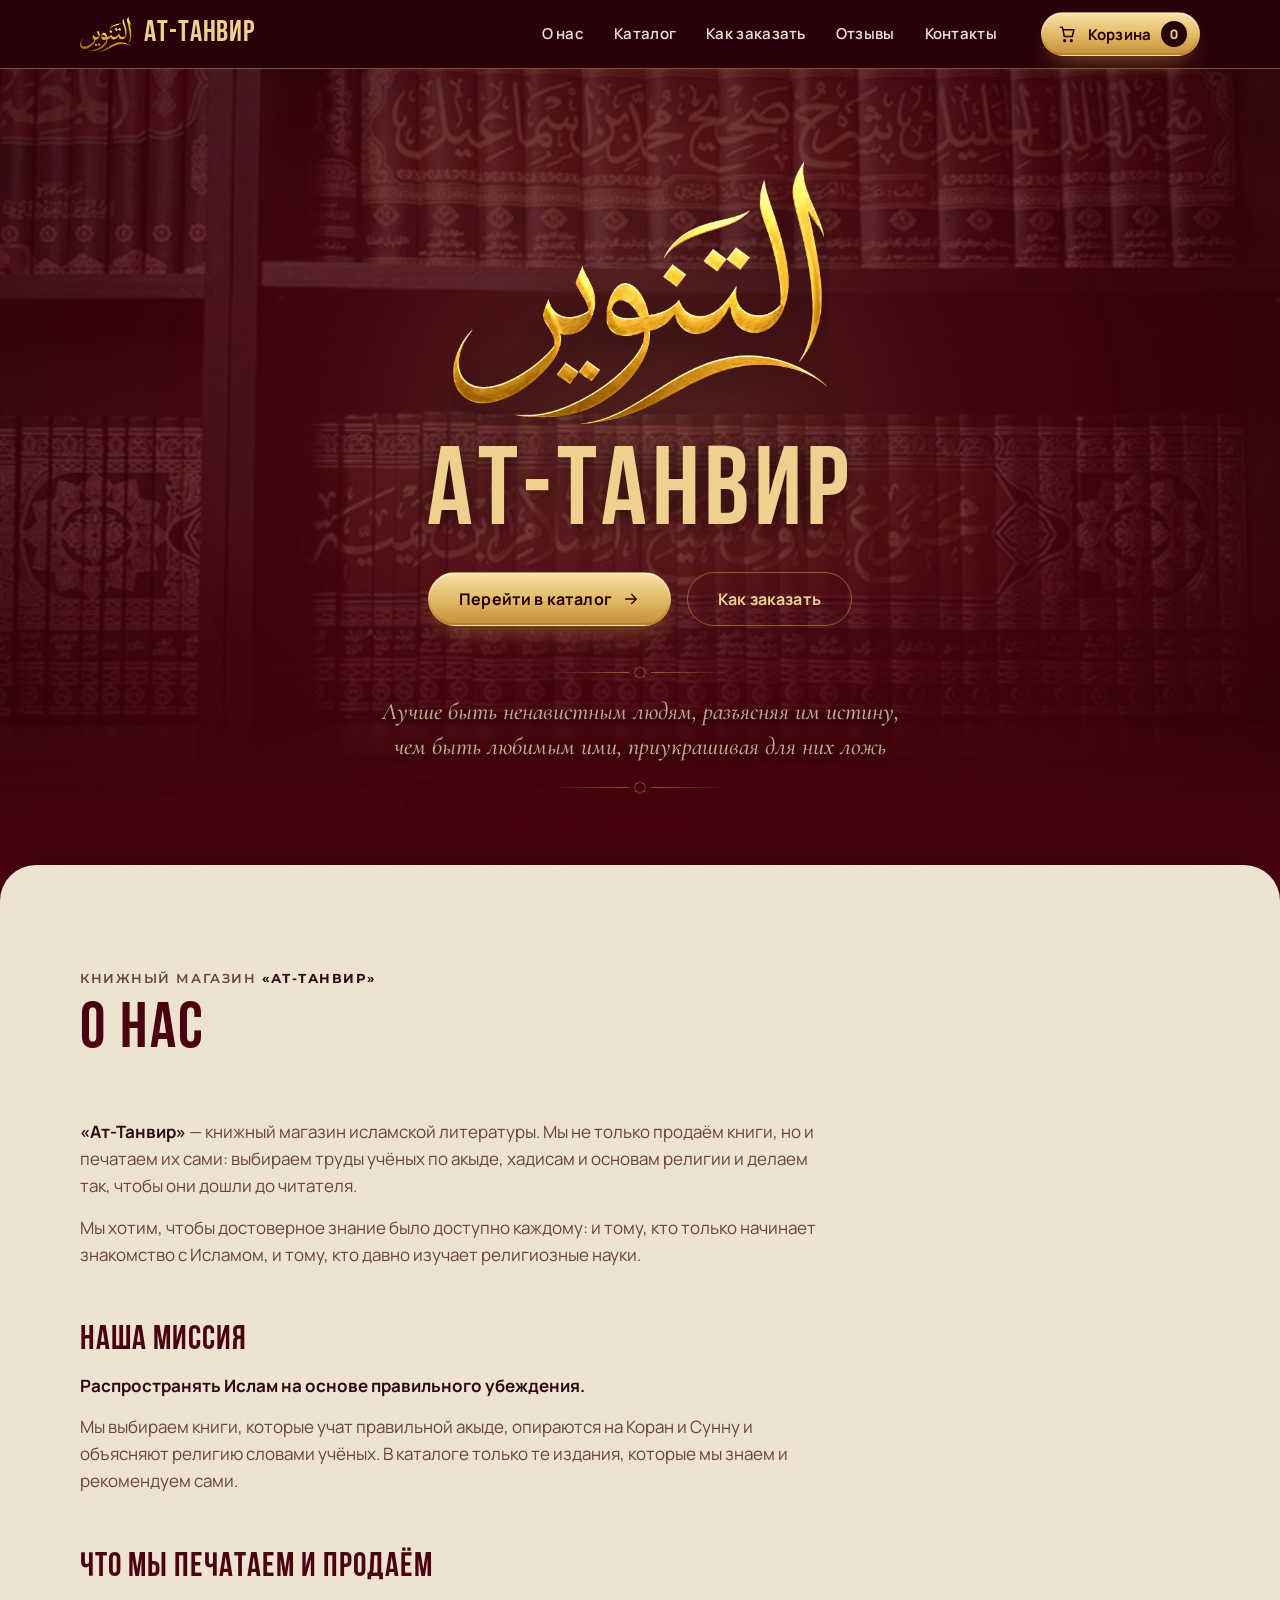
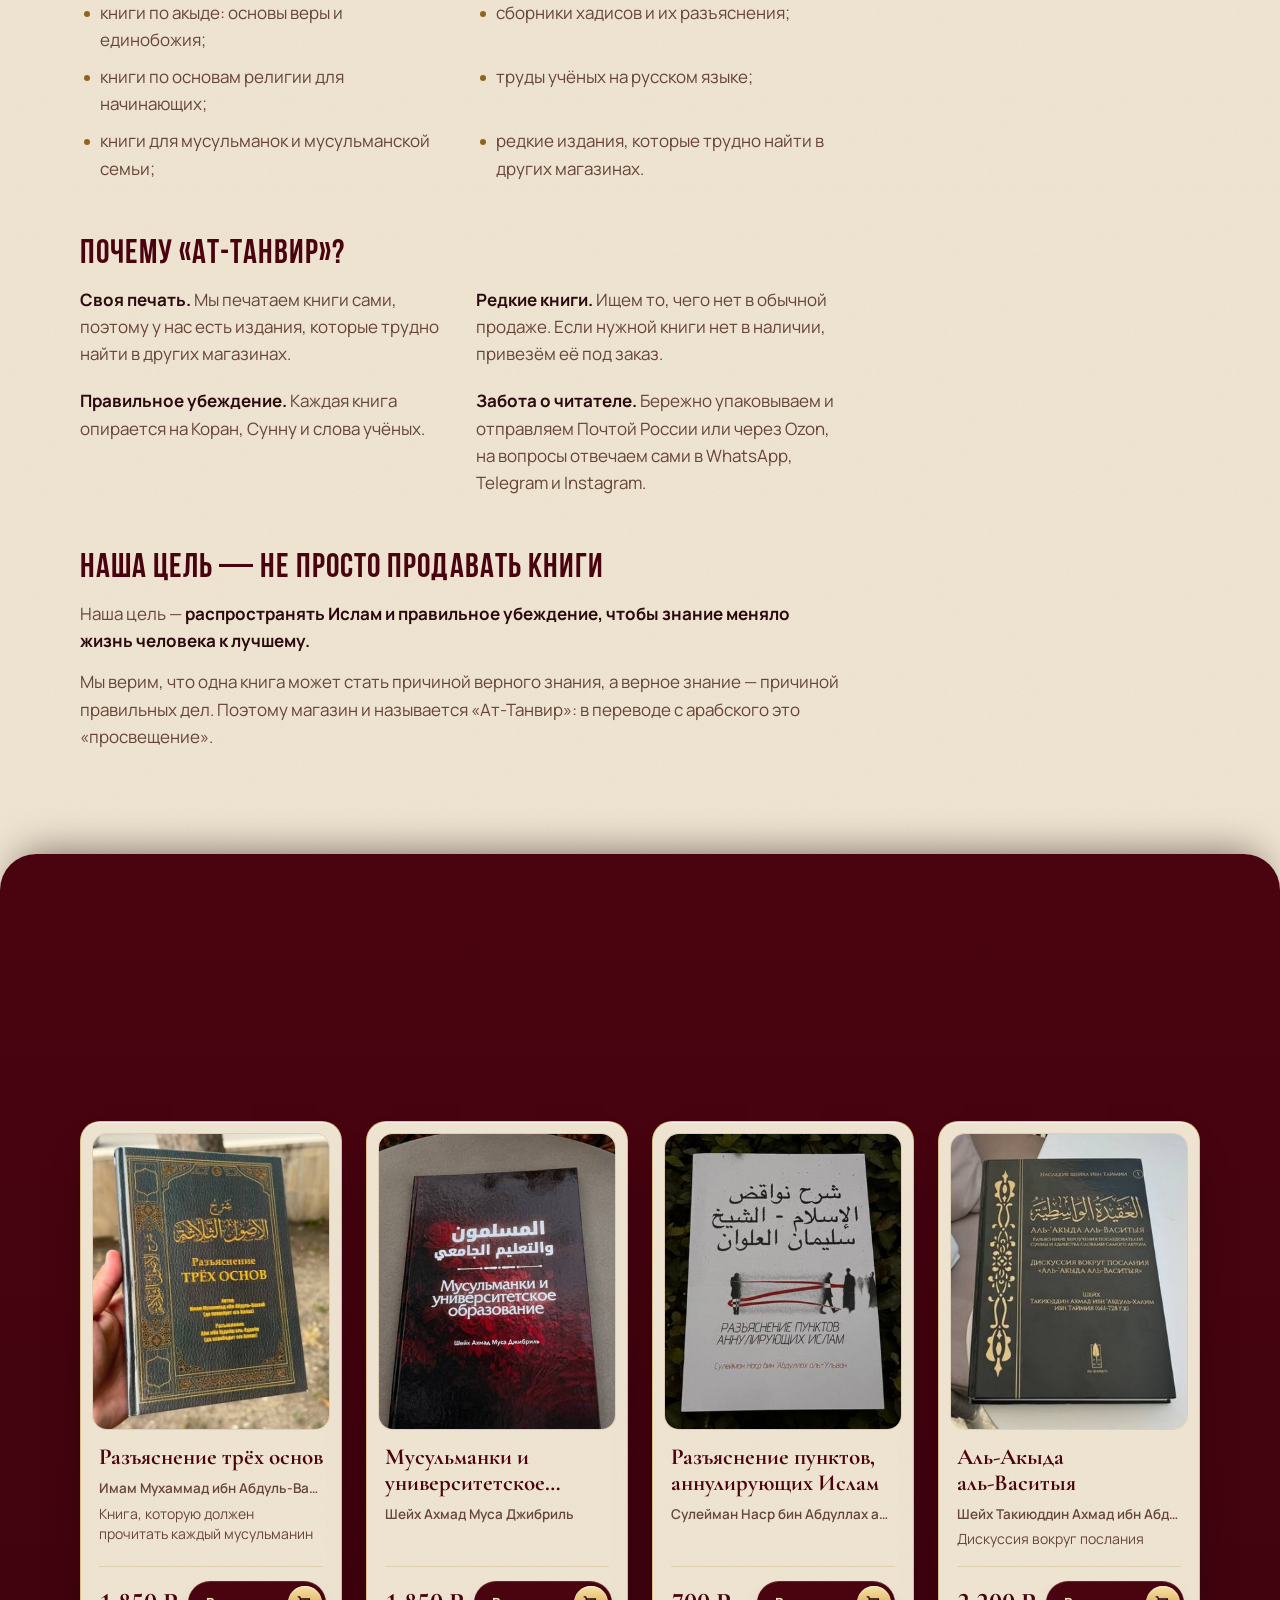
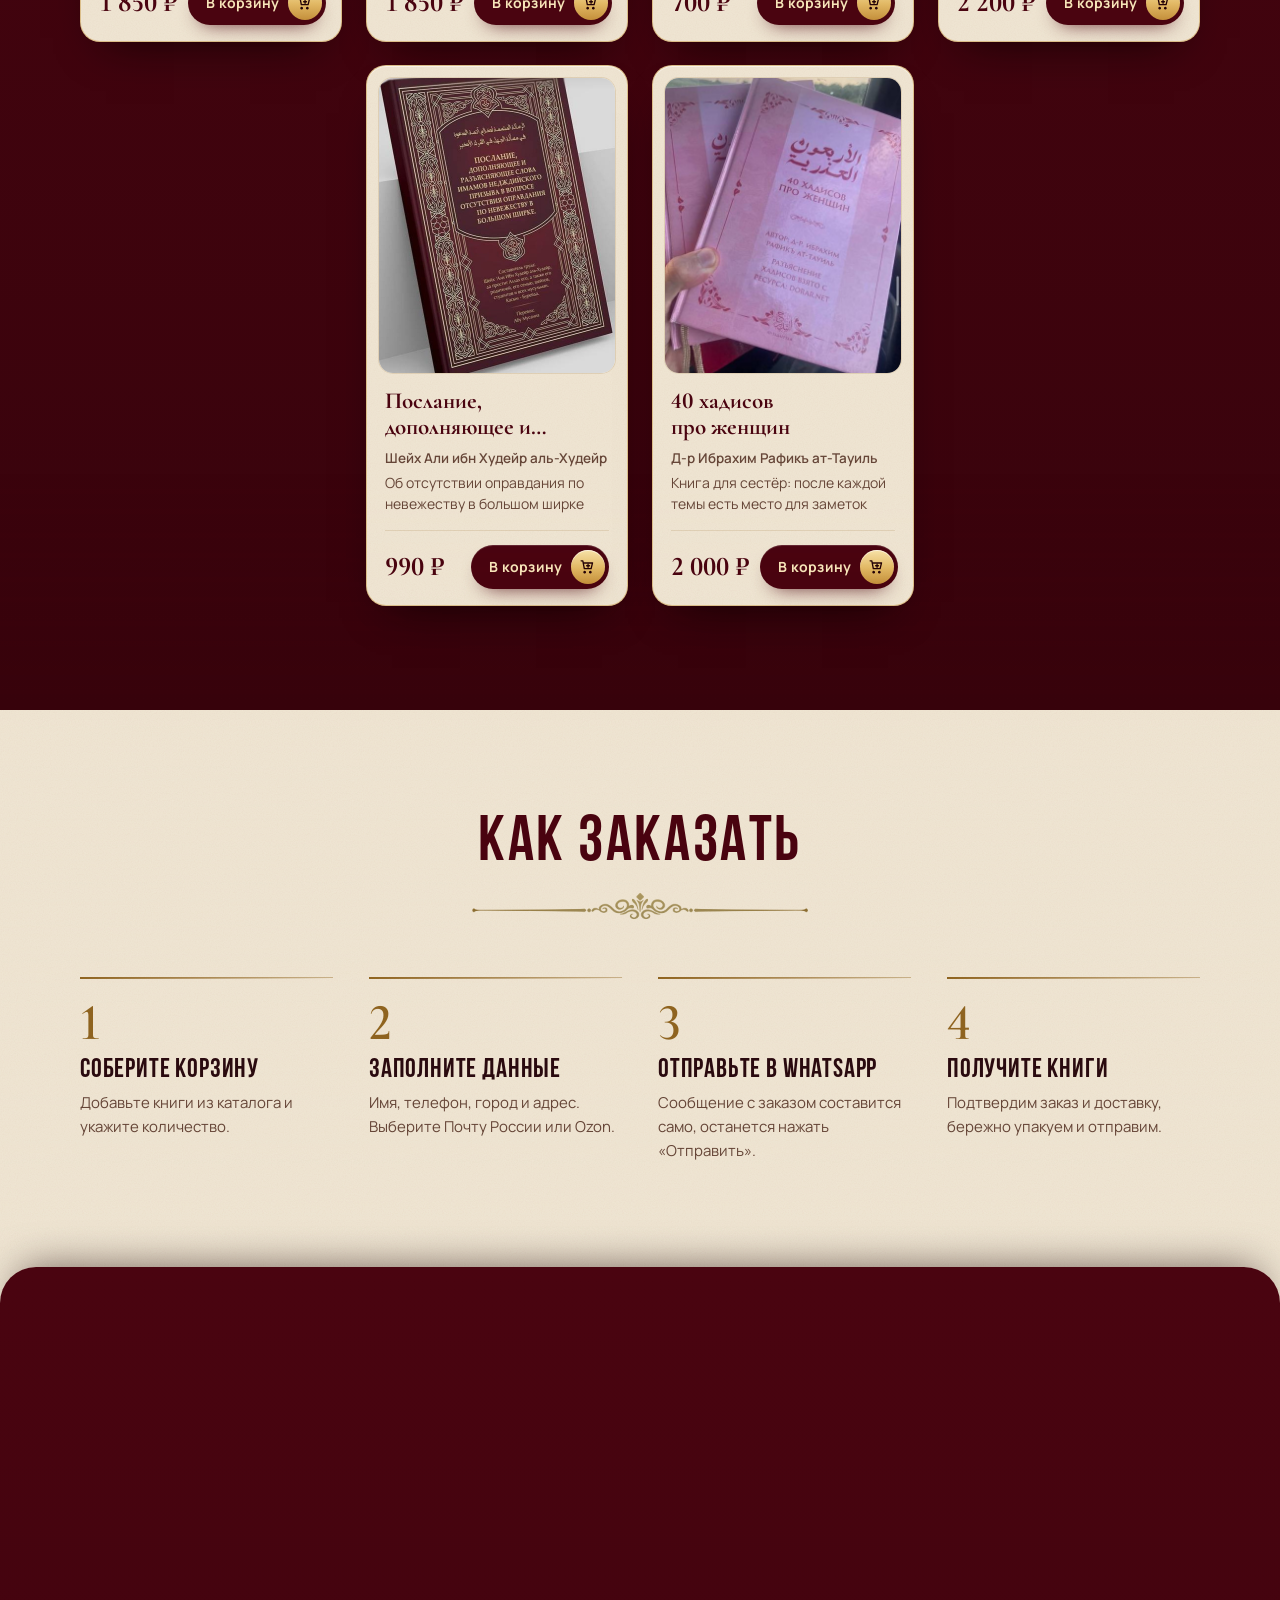
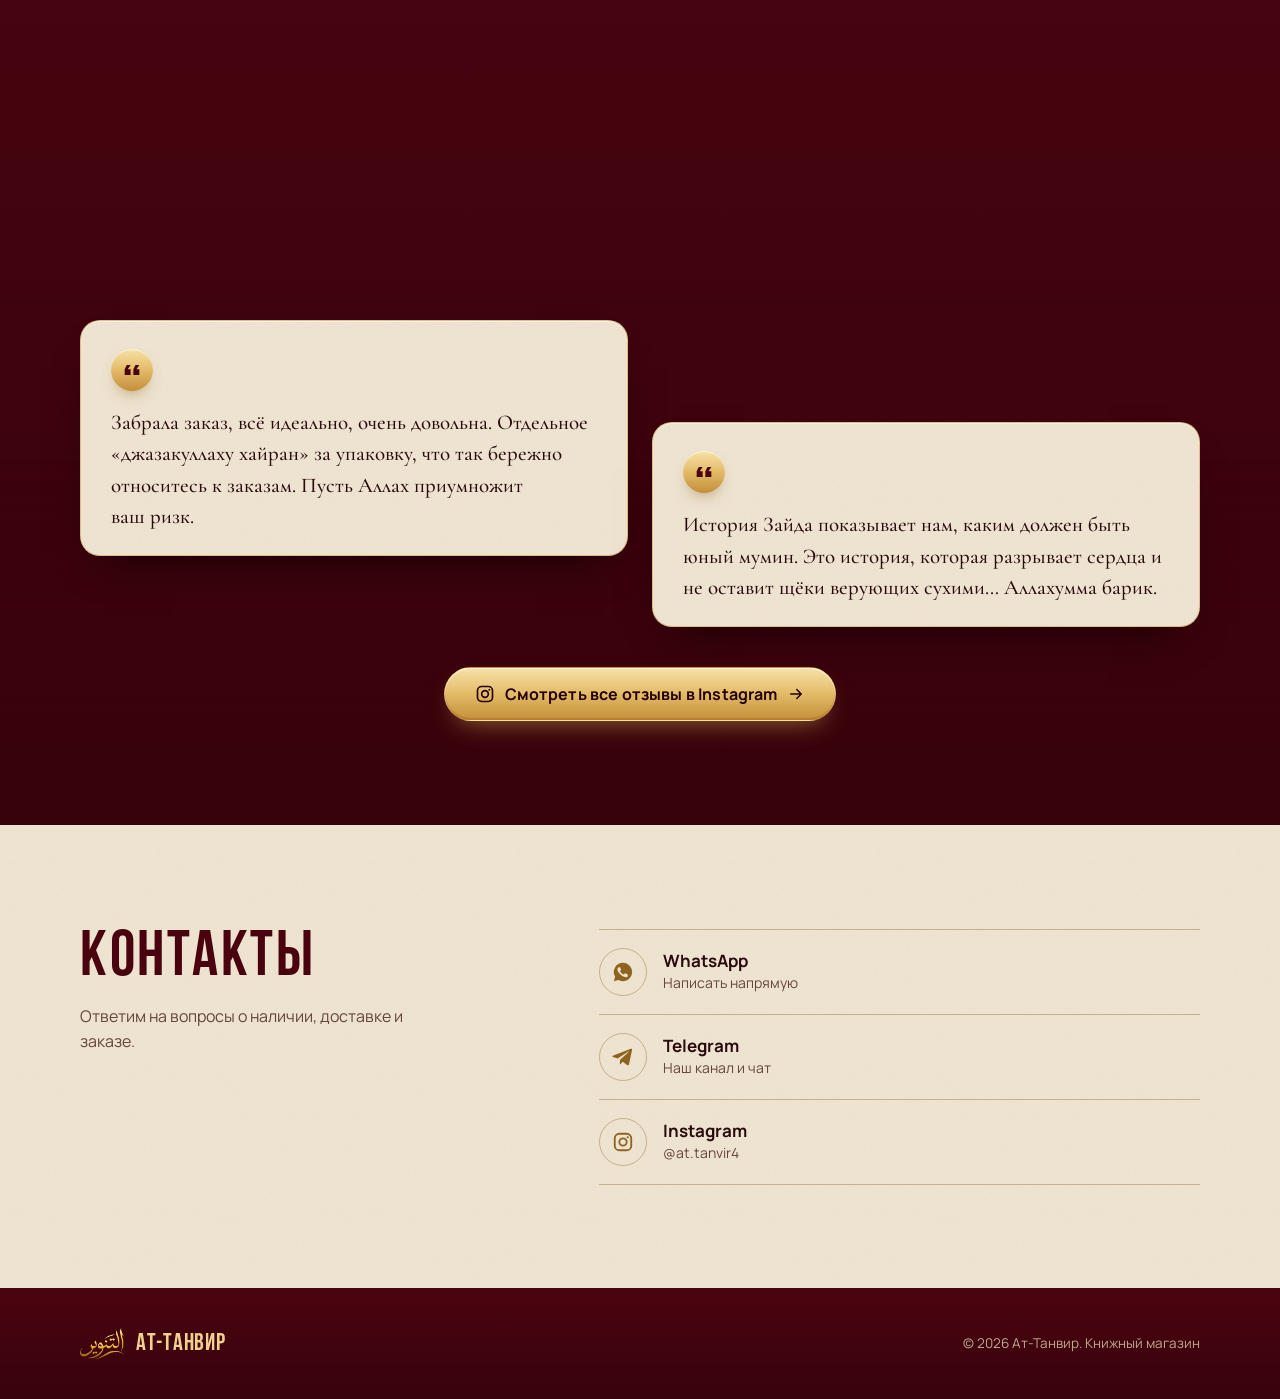
==== commit e392360f: "Светлые карточки книг и отзывов, кнопка «Все отзывы в Instagram» - Карточки книг пергаментные, как б" ====
--- a/site/index.html
+++ b/site/index.html
@@ -154,14 +154,20 @@
 
   <!-- Отзывы и контакты тоже один лист, подвал идёт за ними -->
   <div class="stack__group">
-  <section class="section section--photo" id="reviews">
-    <div class="section__photo" aria-hidden="true"></div>
+  <section class="section" id="reviews">
     <div class="container">
       <div class="section__head reveal">
         <h2 class="section__title">Отзывы покупателей</h2>
         <img class="ornament" src="img/divider.png" alt="" width="2040" height="180">
       </div>
       <div class="reviews" id="reviewsList"></div>
+      <div class="reviews__more reveal">
+        <a class="btn btn--gold" id="reviewsMore" href="https://www.instagram.com/at.tanvir4/" target="_blank" rel="noopener noreferrer">
+          <svg class="btn__icon" viewBox="0 0 24 24" width="20" height="20" aria-hidden="true"><rect x="3" y="3" width="18" height="18" rx="5" fill="none" stroke="currentColor" stroke-width="2"/><circle cx="12" cy="12" r="4" fill="none" stroke="currentColor" stroke-width="2"/><circle cx="17.2" cy="6.8" r="1.2" fill="currentColor"/></svg>
+          Смотреть все отзывы в Instagram
+          <svg viewBox="0 0 24 24" width="18" height="18" aria-hidden="true"><path fill="none" stroke="currentColor" stroke-width="2" stroke-linecap="round" stroke-linejoin="round" d="M5 12h14M13 6l6 6-6 6"/></svg>
+        </a>
+      </div>
     </div>
   </section>
 
--- a/site/css/style.css
+++ b/site/css/style.css
@@ -6,8 +6,8 @@
   Между секциями нет узоров. Первый экран, «О нас», каталог с «Как заказать» и отзывы с контактами это листы:
   при прокрутке следующий наезжает на предыдущий, а тот останавливается, уменьшается и темнеет
   (раздел «Листы при прокрутке» ниже).
-  На светлом фоне свои цвета текста и линий: блок «Светлая поверхность» ниже. Они же у корзины.
-  «Отзывы» лежат на фото библиотеки под бордовым затемнением.
+  На светлом фоне свои цвета текста и линий: блок «Светлая поверхность» ниже. Они же у карточек книг, отзывов и корзины.
+  «Отзывы» бордовые, как каталог. Фото библиотеки только на первом экране.
   Элементы с классом .reveal один раз проявляются при входе в экран
   (раздел «Появление при прокрутке» ниже и «Движение» в js/app.js).
   Все цвета и шрифты меняются в блоке :root.
@@ -23,7 +23,7 @@
   color-scheme: dark;
 
   /* Два основных цвета. Порядок на странице: первый экран бордовый, «О нас» пергамент, каталог бордовый,
-     «Как заказать» пергамент, отзывы на фото под бордовым, контакты пергамент, подвал бордовый */
+     «Как заказать» пергамент, отзывы бордовые, контакты пергамент, подвал бордовый */
   --wine: #4a0410;        /* первый цвет: бордовый, как фон логотипа */
   --wine-rgb: 74, 4, 16;  /* он же для полупрозрачных слоёв */
   --wine-shade: #38030c;  /* низ бордовой секции: к нему она плавно темнеет */
@@ -32,10 +32,6 @@
   --parchment: #f0e6d4;   /* второй цвет: пергамент, как страницы книги */
   --bg: var(--wine);      /* фон страницы по умолчанию */
   --bg-footer: var(--wine-shade);
-  --photo-tint: rgba(var(--wine-rgb), .86);   /* затемнение фото библиотеки в «Отзывах» */
-  --review-bg: rgba(var(--wine-deep-rgb), .5);  /* фон отзыва поверх фото */
-  --review-inner-line: rgba(201, 154, 69, .25);   /* внутренняя линия рамки отзыва */
-  --review-clasp-bg: var(--wine);              /* подложка звезды на верхней линии рамки */
   --bg-deep: var(--wine-deep);   /* шапка при прокрутке, счётчик корзины */
   --header-bg: rgba(var(--wine-deep-rgb), .88);
   --field-bg: #2c020a;    /* подложка фото в карточке, темнее карточки */
@@ -55,19 +51,22 @@
   --line: rgba(201, 154, 69, .55);   /* разделители и тонкие линии */
   --line-faint: rgba(201, 154, 69, .14);
 
-  /* Карточки книг: тёмно-бордовые, чуть темнее фона каталога */
-  --card-bg: #330309;
-  --card-line: rgba(201, 154, 69, .2);      /* рамка */
-  --card-line-hover: rgba(201, 154, 69, .5);
-  --card-shadow: 0 18px 40px -24px rgba(0, 0, 0, .65);
-  --card-shadow-hover: 0 26px 48px -24px rgba(0, 0, 0, .75);
+  /* Карточки книг: пергамент, как блок «О нас», на бордовом фоне каталога. Как страница книги на тёмном столе.
+     Цвета текста внутри берутся из «Светлой поверхности» */
+  --card-bg: var(--grain), var(--parchment);
+  --card-line: rgba(201, 154, 69, .5);      /* золотая кромка по краю */
+  --card-line-hover: rgba(239, 208, 143, .95);
+  --card-shadow: inset 0 1px 0 rgba(255, 255, 255, .55), 0 22px 44px -26px rgba(10, 0, 2, .9);
+  --card-shadow-hover: inset 0 1px 0 rgba(255, 255, 255, .55), 0 32px 56px -24px rgba(10, 0, 2, .95);
   --card-radius: 20px;
   --media-radius: 14px;                     /* скругление фото внутри карточки */
-  --note-color: rgba(191, 169, 143, .85);   /* описание: --text-soft с прозрачностью 85% */
-  /* Метки-«таблетки» поверх фото: тёмное стекло. Фон не светлее .65, чтобы текст читался и на белом снимке */
-  --pill-bg: rgba(23, 1, 4, .65);
-  --pill-line: rgba(237, 227, 211, .28);
-  --buy-icon-bg: var(--wine-deep);                /* круг с иконкой внутри кнопки «В корзину» */
+  /* Стрелки и точки листания поверх фото: светлая бумага. Фон плотный (.92), чтобы читались и на тёмном снимке */
+  --pill-bg: rgba(251, 246, 236, .92);
+  --pill-line: rgba(143, 100, 32, .3);
+  /* «В корзину» на пергаменте: бордовая таблетка со светлым золотым текстом (контраст 11:1), справа золотой круг с иконкой */
+  --buy-bg: var(--wine);
+  --buy-bg-hover: #620819;
+  --buy-text: #f6e4b8;
   --title-shadow: 0 2px 22px rgba(23, 1, 4, .7);
 
   --wa-1: #1d8048;        /* кнопка WhatsApp: белый текст читается на обоих оттенках */
@@ -99,10 +98,10 @@
 }
 
 /* ---------- Светлая поверхность ---------- */
-/* Пергаментные секции и корзина. Здесь те же переменные, что в :root, но под светлый фон,
+/* Пергаментные секции, карточки книг, отзывы и корзина. Здесь те же переменные, что в :root, но под светлый фон,
    поэтому заголовки, текст, линии, поля и кнопки внутри перекрашиваются сами.
    Контраст: текст 14:1, второстепенный 6.7:1, тёмное золото 4.2:1, ошибка 5.7:1 */
-.section--alt, .drawer__body {
+.section--alt, .drawer__body, .book, .review {
   color-scheme: light;
   --text: #2b0b10;
   --text-soft: #664638;
@@ -159,6 +158,7 @@
 .btn:hover::after, .cart-btn:hover::after { left: 130%; }
 .btn svg { flex: none; transition: transform .3s var(--ease); }
 .btn:hover svg { transform: translateX(4px); }
+.btn:hover .btn__icon { transform: none; }   /* значок перед текстом стоит на месте, сдвигается только стрелка */
 .btn:active, .cart-btn:active { transform: translateY(0) scale(.97); }
 
 .btn { height: 54px; padding: 0 30px; font-size: 16px; }
@@ -299,15 +299,10 @@
 .epigraph blockquote { margin: 0; font-family: var(--font-serif); font-style: italic; font-weight: 500; font-size: 21px; line-height: 1.45; color: var(--text-soft); text-wrap: balance; text-shadow: 0 1px 12px rgba(23, 1, 4, .85); }
 
 /* ---------- Секции ---------- */
-/* Тон секции задаёт модификатор: без него бордовый, .section--alt пергамент, .section--photo на фото под бордовым.
+/* Тон секции задаёт модификатор: без него бордовый, .section--alt пергамент.
    Фон без узоров: бордовый с затемнением книзу, пергамент с фактурой бумаги. z-index: 0 делает каждую секцию отдельным слоем. */
 .section { position: relative; z-index: 0; --pad: 64px; padding: var(--pad) 0; background: linear-gradient(180deg, var(--wine), var(--wine-shade)); }
 .section--alt { background: var(--grain), var(--parchment); }
-.section--photo { background: var(--wine); }
-.section__photo {
-  position: absolute; inset: 0; pointer-events: none; border-radius: inherit;
-  background: linear-gradient(var(--photo-tint), var(--photo-tint)), url("../img/library.jpg") center / cover no-repeat;
-}
 .section > .container, .footer > .container { position: relative; z-index: 2; }
 
 /* ---------- Листы при прокрутке ---------- */
@@ -393,7 +388,7 @@
 .book:hover { transform: translateY(-4px); border-color: var(--card-line-hover); box-shadow: var(--card-shadow-hover); }
 
 /* Фото 4:5 со своим скруглением. Несколько фото листаются свайпом (прокрутка с привязкой) или стрелками */
-.book__media { position: relative; aspect-ratio: 4 / 5; overflow: hidden; border-radius: var(--media-radius); background: var(--field-bg); }
+.book__media { position: relative; aspect-ratio: 4 / 5; overflow: hidden; border-radius: var(--media-radius); background: var(--field-bg); box-shadow: 0 0 0 1px var(--line-faint); }
 .book__track {
   display: flex; height: 100%; overflow-x: auto; overscroll-behavior-x: contain;
   scroll-snap-type: x mandatory; scroll-behavior: smooth; scrollbar-width: none;
@@ -402,16 +397,6 @@
 .book__slide { flex: 0 0 100%; height: 100%; overflow: hidden; scroll-snap-align: start; }
 .book__slide img { width: 100%; height: 100%; object-fit: cover; transition: transform .3s var(--ease); }
 .book:hover .book__slide img { transform: scale(1.04); }
-
-.pill {
-  display: inline-block; padding: 5px 10px; border-radius: 999px;
-  border: 1px solid var(--pill-line); background: var(--pill-bg);
-  -webkit-backdrop-filter: blur(8px); backdrop-filter: blur(8px);
-  color: var(--text); font-size: 11.5px; font-weight: 600; line-height: 1.2; white-space: nowrap;
-}
-.book__pills { position: absolute; top: 10px; left: 10px; right: 10px; display: flex; flex-wrap: wrap; justify-content: space-between; align-items: flex-start; gap: 6px; pointer-events: none; }
-.book__tags { display: flex; flex-wrap: wrap; gap: 6px; }
-.book__badge { margin-left: auto; }
 
 /* Стрелки и точки появляются, только если фото больше одного */
 .book__nav {
@@ -424,52 +409,62 @@
 .book__nav--prev { left: 8px; }
 .book__nav--next { right: 8px; }
 .book__media:hover .book__nav, .book__nav:focus-visible { opacity: 1; }
-.book__nav:hover { background: rgba(23, 1, 4, .85); }
+.book__nav:hover { background: #fffaf0; }
 .book__nav[disabled] { opacity: 0 !important; pointer-events: none; }
 @media (hover: none) { .book__nav { display: none; } }   /* на сенсорных экранах листают свайпом */
 .book__dots { position: absolute; left: 50%; bottom: 10px; transform: translateX(-50%); display: flex; gap: 6px; padding: 5px 8px; border-radius: 999px; background: var(--pill-bg); pointer-events: none; }
-.book__dot { width: 6px; height: 6px; border-radius: 50%; background: rgba(237, 227, 211, .4); transition: background-color .3s, width .3s var(--ease); }
+.book__dot { width: 6px; height: 6px; border-radius: 50%; background: rgba(var(--wine-rgb), .28); transition: background-color .3s, width .3s var(--ease); }
 .book__dot.is-active { width: 16px; border-radius: 3px; background: var(--gold-light); }
 
-/* Текст под фото */
-.book__body { display: flex; flex-direction: column; flex: 1; min-width: 0; padding: 14px 4px 2px; }
-.book__title { margin: 0; font-family: var(--font-sans); font-weight: 700; font-size: 19px; line-height: 1.25; color: var(--text);
+/* Текст под фото, как на странице книги: название антиквой (Cormorant Garamond, как цитаты и итог в корзине)
+   бордовым, автор и описание спокойным коричневым */
+.book__body { display: flex; flex-direction: column; flex: 1; min-width: 0; padding: 16px 6px 4px; }
+.book__info { margin-bottom: 16px; }
+.book__title { margin: 0; font-family: var(--font-serif); font-weight: 700; font-size: 23px; line-height: 1.12; color: var(--gold-light); text-wrap: balance;
   display: -webkit-box; -webkit-box-orient: vertical; -webkit-line-clamp: 2; overflow: hidden; }
-.book__author { margin: 6px 0 0; font-size: 14px; line-height: 1.4; color: var(--text-soft); white-space: nowrap; overflow: hidden; text-overflow: ellipsis; }
-.book__note { margin: 6px 0 0; font-size: 14px; line-height: 1.4; color: var(--note-color);
+.book__author { margin: 8px 0 0; font-size: 13.5px; font-weight: 600; line-height: 1.4; color: var(--text-soft); white-space: nowrap; overflow: hidden; text-overflow: ellipsis; }
+.book__note { margin: 6px 0 0; font-size: 14px; line-height: 1.45; color: var(--text-soft);
   display: -webkit-box; -webkit-box-orient: vertical; -webkit-line-clamp: 2; overflow: hidden; }
 
-/* Нижняя строка всегда прижата к низу: цена слева, кнопка справа. В узкой карточке кнопка уходит под цену */
-.book__buy { margin-top: auto; padding-top: 16px; display: flex; align-items: center; justify-content: space-between; gap: 10px; }
-.price { font-family: var(--font-sans); font-weight: 800; font-size: 20px; line-height: 1; color: var(--gold-light); font-variant-numeric: lining-nums tabular-nums; white-space: nowrap; }
+/* Нижняя строка всегда прижата к низу и отделена тонкой линией: цена слева, кнопка справа.
+   В узкой карточке кнопка уходит под цену */
+.book__buy { margin-top: auto; padding-top: 14px; border-top: 1px solid var(--line-faint); display: flex; align-items: center; justify-content: space-between; gap: 10px; }
+.price { font-family: var(--font-serif); font-weight: 700; font-size: 27px; line-height: 1; color: var(--gold-light); font-variant-numeric: lining-nums tabular-nums; white-space: nowrap; }
 .book__slot { flex: none; width: 138px; }
 @container (max-width: 224px) {
   .book__buy { flex-direction: column; align-items: stretch; gap: 12px; }
   .book__slot { width: 100%; }
 }
 
-/* «В корзину»: золотая таблетка, как «Перейти в каталог», справа круг с иконкой. Счётчик той же формы и размера */
+/* «В корзину»: бордовая таблетка на пергаменте, справа золотой круг с иконкой, как золото на обложке.
+   Счётчик той же формы и размера */
 .add-btn {
   position: relative; overflow: hidden;
   display: flex; align-items: center; justify-content: space-between; gap: 8px;
-  width: 100%; height: 44px; padding: 0 5px 0 16px; cursor: pointer;
+  width: 100%; height: 44px; padding: 0 5px 0 18px; cursor: pointer;
   border: 0; border-radius: 999px;
-  background: var(--gold-grad); color: var(--on-gold);
-  box-shadow: inset 0 1px 0 rgba(255, 255, 255, .6), inset 0 -2px 0 rgba(120, 80, 10, .22);
-  font-family: var(--font-sans); font-weight: 700; font-size: 14px; letter-spacing: .01em; line-height: 1; white-space: nowrap;
-  transition: background .3s, color .25s;
-}
-.add-btn__icon { flex: none; width: 34px; height: 34px; display: grid; place-items: center; border-radius: 50%; background: var(--buy-icon-bg); color: var(--gold-light); transition: transform .3s var(--ease); }
+  background: var(--buy-bg); color: var(--buy-text);
+  box-shadow: inset 0 1px 0 rgba(255, 255, 255, .14), 0 10px 20px -12px rgba(var(--wine-rgb), .9);
+  font-family: var(--font-sans); font-weight: 700; font-size: 14px; letter-spacing: .02em; line-height: 1; white-space: nowrap;
+  transition: background-color .25s, box-shadow .3s var(--ease), transform .25s var(--ease);
+}
+.add-btn__icon {
+  flex: none; width: 34px; height: 34px; display: grid; place-items: center; border-radius: 50%;
+  background: var(--gold-grad); color: var(--on-gold); box-shadow: inset 0 1px 0 rgba(255, 255, 255, .6);
+  transition: transform .3s var(--ease);
+}
 .add-btn__icon svg { width: 17px; height: 17px; }
-.add-btn:not([disabled]):hover, .book:hover .add-btn:not([disabled]) { background: var(--gold-grad-hover); }
+.add-btn:not([disabled]):hover, .book:hover .add-btn:not([disabled]) { background: var(--buy-bg-hover); }
+.add-btn:not([disabled]):hover { transform: translateY(-1px); box-shadow: inset 0 1px 0 rgba(255, 255, 255, .14), 0 14px 24px -12px rgba(var(--wine-rgb), 1); }
 .add-btn:not([disabled]):hover .add-btn__icon { transform: rotate(-10deg); }
 .add-btn:not([disabled]):active { transform: scale(.98); }
-.add-btn[disabled] { justify-content: center; padding: 0 12px; background: transparent; box-shadow: none; border: 1px solid var(--card-line); color: var(--text-soft); cursor: not-allowed; }
-
+.add-btn[disabled] { justify-content: center; padding: 0 12px; background: transparent; box-shadow: none; border: 1px dashed var(--line); color: var(--text-soft); font-weight: 600; cursor: not-allowed; }
+
+/* Книга уже в корзине: та же таблетка, но контурная, чтобы не спорить с кнопками «В корзину» */
 .qty { display: inline-flex; align-items: center; justify-content: space-between; }
-.qty--card { width: 100%; height: 44px; padding: 0 4px; border-radius: 999px; border: 1px solid var(--line); background: transparent; }
+.qty--card { width: 100%; height: 44px; padding: 0 4px; border-radius: 999px; border: 1px solid rgba(var(--wine-rgb), .4); background: rgba(255, 255, 255, .35); }
 .qty--card .qty__btn { width: 36px; height: 36px; background: transparent; color: var(--gold-light); box-shadow: none; font-size: 21px; font-weight: 500; transition: background-color .25s, transform .2s var(--ease); }
-.qty--card .qty__btn:hover { transform: none; background: var(--line-faint); box-shadow: none; }
+.qty--card .qty__btn:hover { transform: none; background: rgba(var(--wine-rgb), .08); box-shadow: none; }
 .qty--card .qty__num { min-width: 28px; color: var(--gold-light); }
 .qty__btn {
   width: 38px; height: 38px; border: 0; border-radius: 50%; cursor: pointer;
@@ -496,25 +491,34 @@
 .step__text { margin: 0; font-size: 15px; color: var(--text-soft); max-width: 30ch; }
 
 /* ---------- Отзывы ---------- */
-/* Каждый отзыв в двойной золотой рамке: внешняя линия у края, внутренняя с отступом (::after).
-   На верхней линии по центру звезда, как застёжка (::before). Рамка у цитаты, а у .review прозрачный запас сверху
-   под звезду: так при раскладке в две колонки звезда не выступает за отзыв и не режется на стыке колонок. */
-.reviews { column-gap: 32px; }
-.review { break-inside: avoid; margin: 0; padding: 10px 0 22px; }
-.review__text {
-  position: relative; margin: 0; padding: 34px 30px 30px;
-  border: 1px solid var(--line); border-radius: 4px;
-  background: var(--review-bg);
-  -webkit-backdrop-filter: blur(3px); backdrop-filter: blur(3px);
-  font-family: var(--font-serif); font-weight: 500; font-size: 21px; line-height: 1.5; color: var(--text); text-align: center; text-wrap: pretty;
-}
-.review__text::after {
-  content: ""; position: absolute; inset: 6px; pointer-events: none;
-  border: 1px solid var(--review-inner-line); border-radius: 2px;
-}
-.review__text::before {
-  content: ""; position: absolute; top: -10px; left: calc(50% - 16px); z-index: 1; width: 32px; height: 20px;
-  background: url("data:image/svg+xml,%3Csvg xmlns='http://www.w3.org/2000/svg' viewBox='0 0 20 20'%3E%3Cg fill='%23c99a45'%3E%3Crect x='4' y='4' width='12' height='12'/%3E%3Crect x='4' y='4' width='12' height='12' transform='rotate(45 10 10)'/%3E%3C/g%3E%3C/svg%3E") center / 16px 16px no-repeat, var(--review-clasp-bg);
+/* Отзывы как карточки книг: пергамент с золотой кромкой на бордовом фоне, как в каталоге.
+   Сверху золотой круг с кавычками (тот же, что круг с иконкой на кнопке «В корзину»), текст антиквой у левого края:
+   длинный отзыв так читается легче, чем по центру. Подпись со звездой внизу под тонкой линией только у отзыва с именем (name).
+   Наведение не меняет отзыв: он не кликается. В две колонки отзывы разной длины укладываются плотно (columns).
+   Отступ между отзывами это прозрачный низ .review, а не margin: так он не переносится на верх следующей колонки */
+.reviews { column-gap: 24px; margin-bottom: -24px; }
+/* Под отзывами золотая кнопка в Instagram, к актуальным с остальными отзывами */
+.reviews__more { display: flex; justify-content: center; margin-top: 40px; }
+.reviews__more .btn { max-width: 100%; height: auto; min-height: 54px; padding: 14px 30px; text-align: center; line-height: 1.25; }
+.review { break-inside: avoid; margin: 0; padding-bottom: 24px; color: var(--text); }
+.review__card {
+  margin: 0; padding: 28px 30px 22px;
+  border: 1px solid var(--card-line); border-radius: var(--card-radius);
+  background: var(--card-bg); box-shadow: var(--card-shadow);
+}
+.review__card::before {
+  content: ""; display: block; width: 42px; height: 42px; margin-bottom: 16px; border-radius: 50%;
+  background: url("data:image/svg+xml,%3Csvg xmlns='http://www.w3.org/2000/svg' viewBox='0 0 24 24'%3E%3Cpath fill='%234a0410' transform='rotate(180 12 12)' d='M4 17.5h4.2l2.3-4.6V6.5H4v6.4h3.1zm9.5 0h4.2l2.3-4.6V6.5h-6.5v6.4h3.1z'/%3E%3C/svg%3E") center / 22px no-repeat, var(--gold-grad);
+  box-shadow: inset 0 1px 0 rgba(255, 255, 255, .6), 0 8px 16px -8px rgba(143, 100, 32, .7);
+}
+.review__text { margin: 0; font-family: var(--font-serif); font-weight: 500; font-size: 21px; line-height: 1.5; color: var(--text); text-wrap: pretty; }
+.review__author {
+  display: flex; align-items: center; gap: 10px; margin-top: 20px; padding-top: 14px; border-top: 1px solid var(--line-faint);
+  font-family: var(--font-label); font-size: 12px; font-weight: 600; line-height: 1.3; letter-spacing: .1em; text-transform: uppercase; color: var(--text-soft);
+}
+.review__author::before {
+  content: ""; flex: none; width: 14px; height: 14px;
+  background: url("data:image/svg+xml,%3Csvg xmlns='http://www.w3.org/2000/svg' viewBox='0 0 20 20'%3E%3Cg fill='%238f6420'%3E%3Crect x='4' y='4' width='12' height='12'/%3E%3Crect x='4' y='4' width='12' height='12' transform='rotate(45 10 10)'/%3E%3C/g%3E%3C/svg%3E") center / contain no-repeat;
 }
 
 /* ---------- Контакты ---------- */
@@ -617,9 +621,9 @@
   .js .reveal.is-visible { animation: reveal .8s var(--ease-reveal) var(--delay, 0s) backwards; }
   /* Орнамент под заголовком раскрывается от центра к краям чуть позже самого заголовка */
   .js .reveal.is-visible .ornament { animation: draw 1s var(--ease-reveal) calc(var(--delay, 0s) + .2s) backwards; }
-  /* Золотая линия над шагом прорисовывается слева направо, ромб над отзывом разворачивается */
+  /* Золотая линия над шагом прорисовывается слева направо, круг с кавычками над отзывом разворачивается */
   .js .step.is-visible::after { animation: draw 1s var(--ease-reveal) calc(var(--delay, 0s) + .25s) backwards; }
-  .js .review.is-visible .review__text::before { animation: turn .9s var(--ease-reveal) calc(var(--delay, 0s) + .2s) backwards; }
+  .js .review.is-visible .review__card::before { animation: turn .9s var(--ease-reveal) calc(var(--delay, 0s) + .2s) backwards; }
 }
 @keyframes reveal { from { opacity: 0; transform: translate3d(0, 30px, 0); } }
 @keyframes draw { from { opacity: 0; transform: scaleX(0); } }
@@ -670,9 +674,16 @@
 }
 
 @media (max-width: 440px) {
-  .review__text { padding: 30px 20px 24px; font-size: 19px; }
+  .reviews__more .btn { padding: 14px 20px; font-size: 15px; }
+  .reviews__more .btn > svg:last-child { display: none; }   /* без стрелки кнопка входит в одну строку */
+  .review { padding-bottom: 16px; }
+  .reviews { margin-bottom: -16px; }
+  .review__card { padding: 22px 20px 18px; }
+  .review__text { font-size: 19px; }
   .book { --card-radius: 16px; --media-radius: 11px; padding: 10px; }
-  .book__title { font-size: 17px; }
+  .book__body { padding: 14px 4px 2px; }
+  .book__title { font-size: 19px; }   /* длинное слово («университетское») целиком входит в строку на экране 375px */
+  .price { font-size: 24px; }
 }
 @media (max-width: 380px) {
   .hero__title { font-size: 58px; }
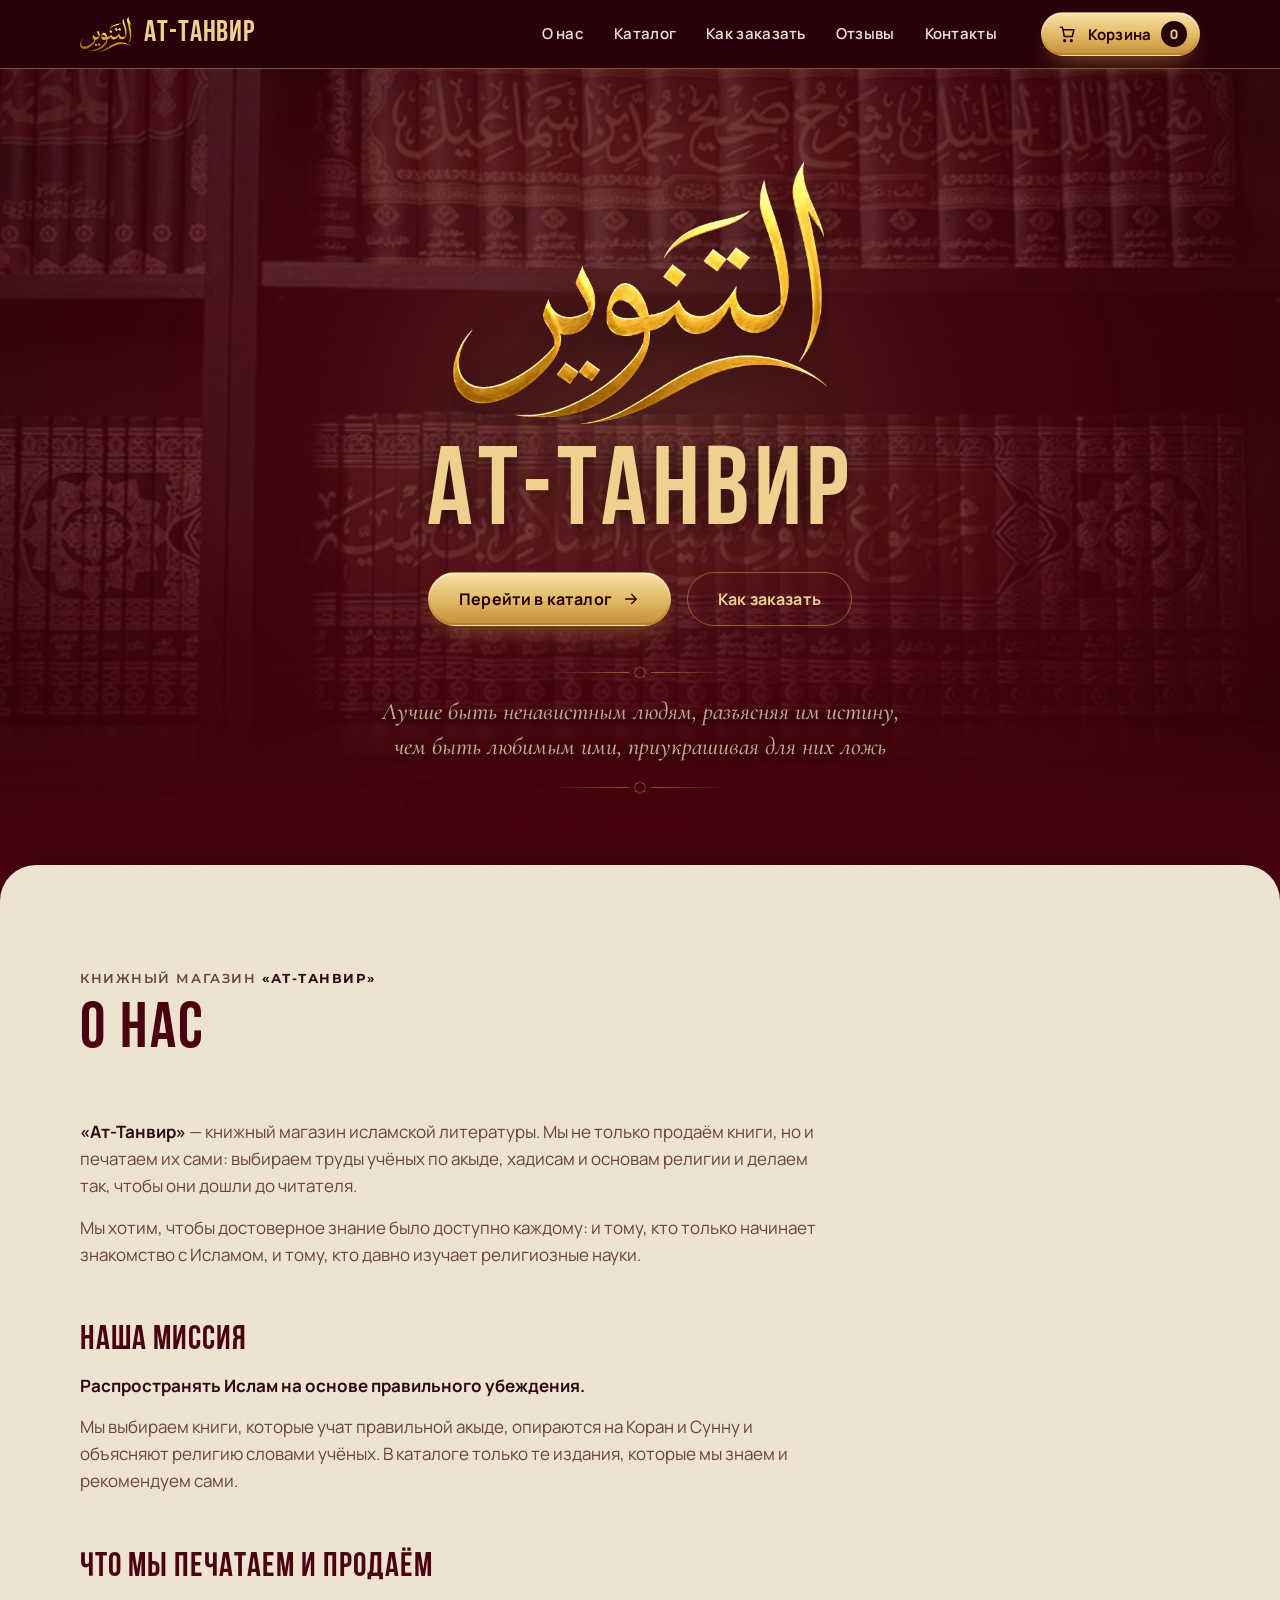
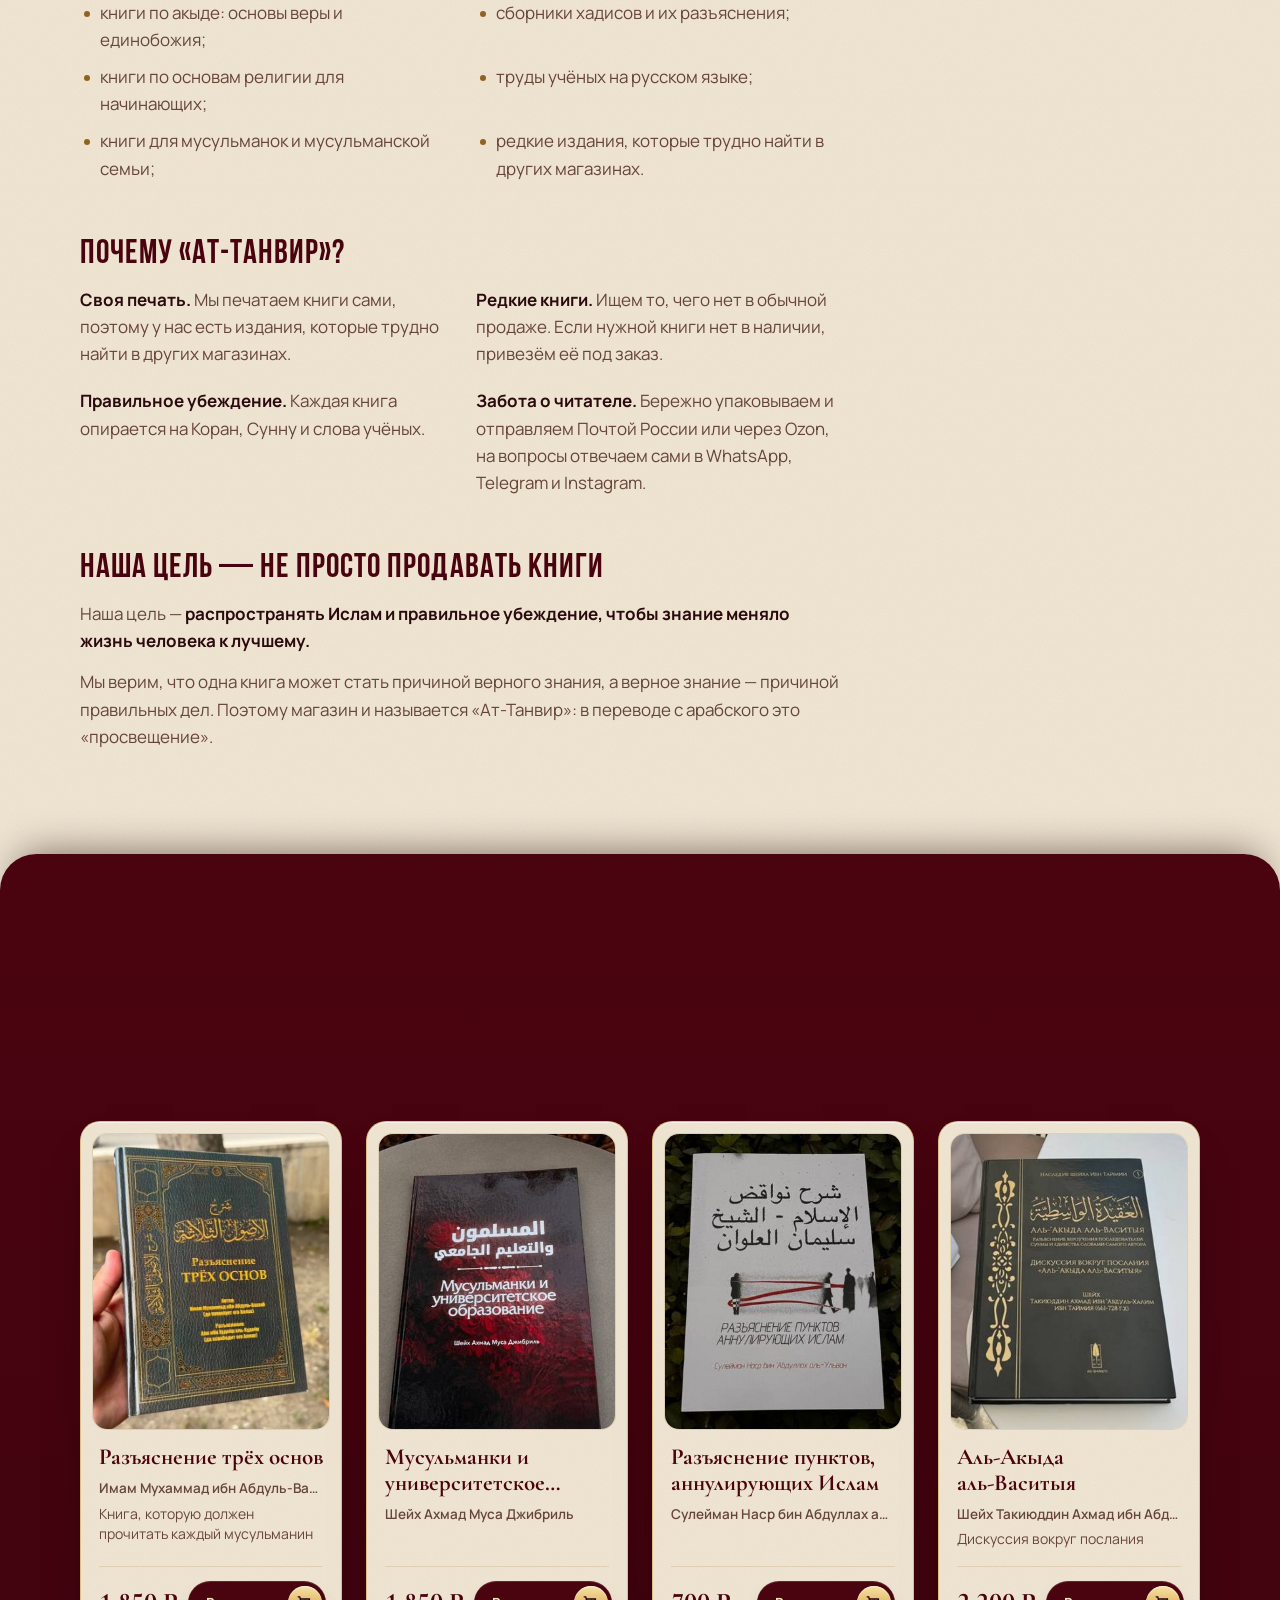
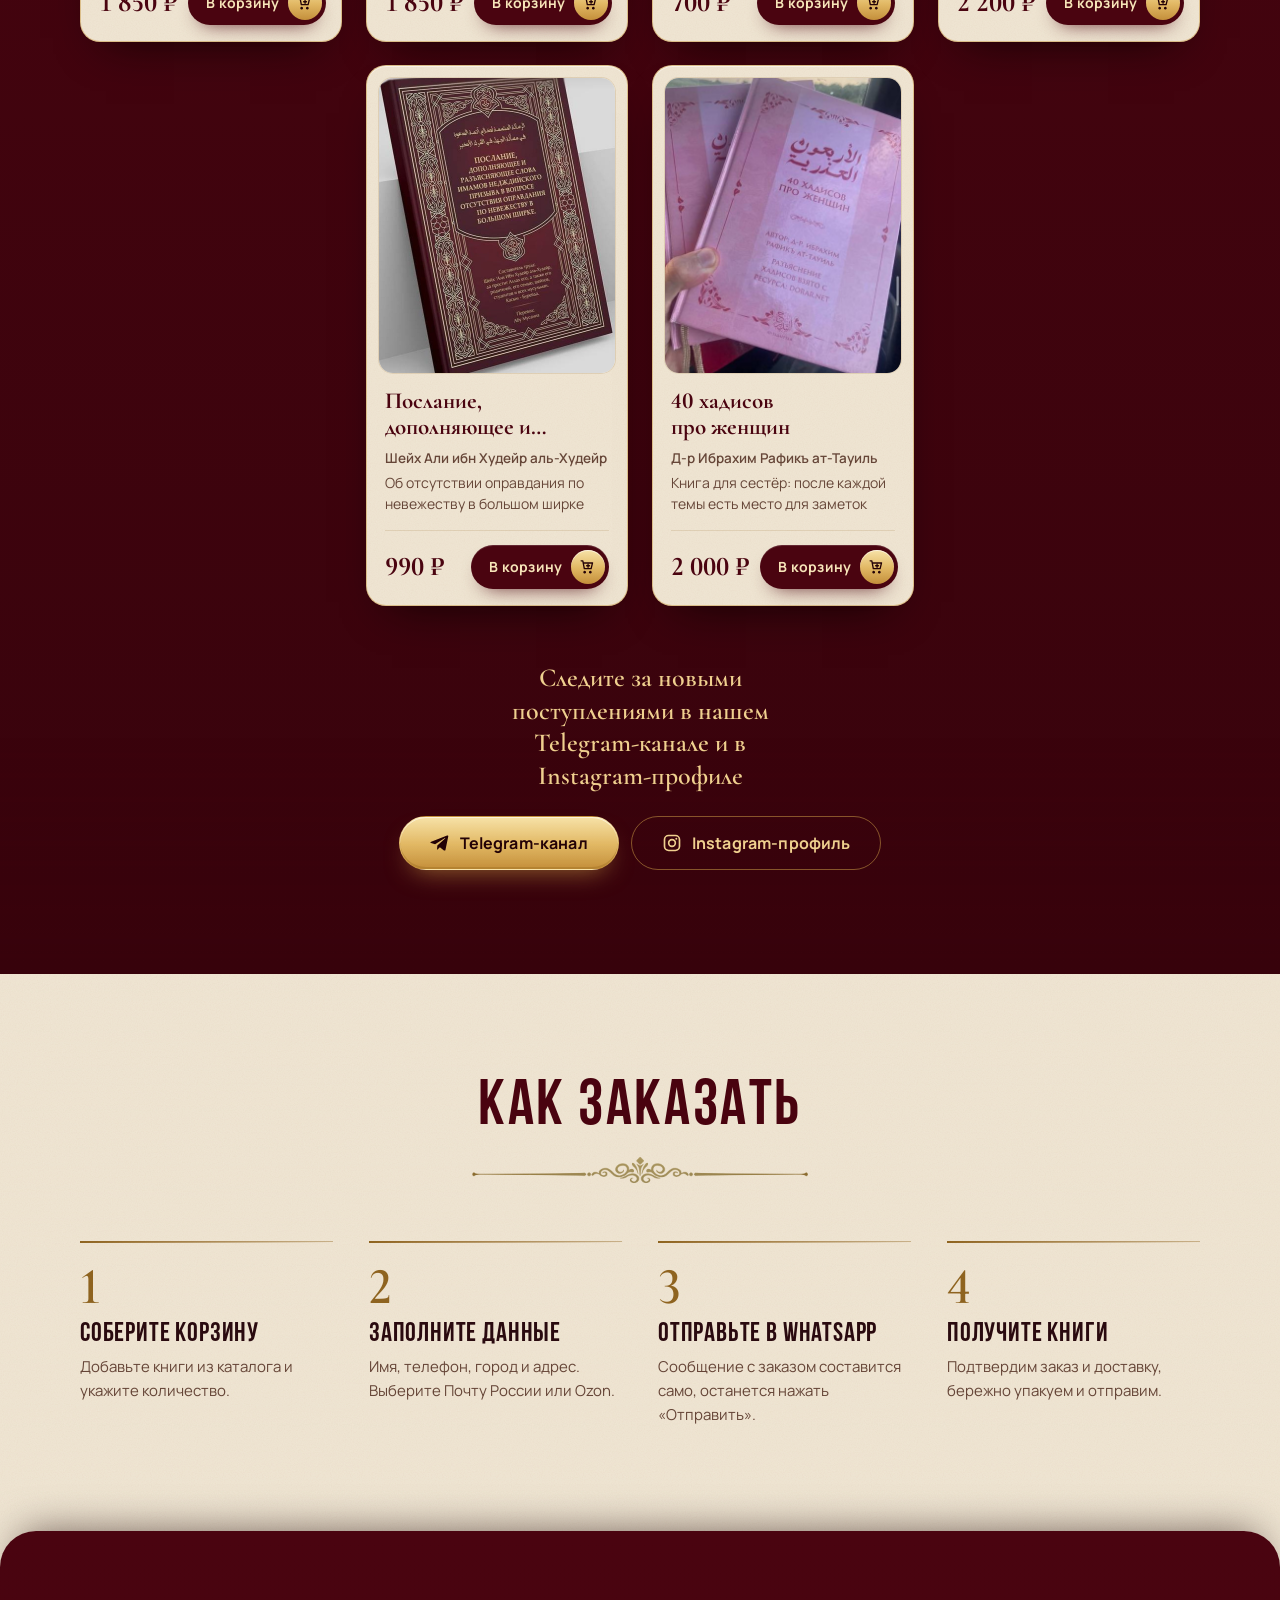
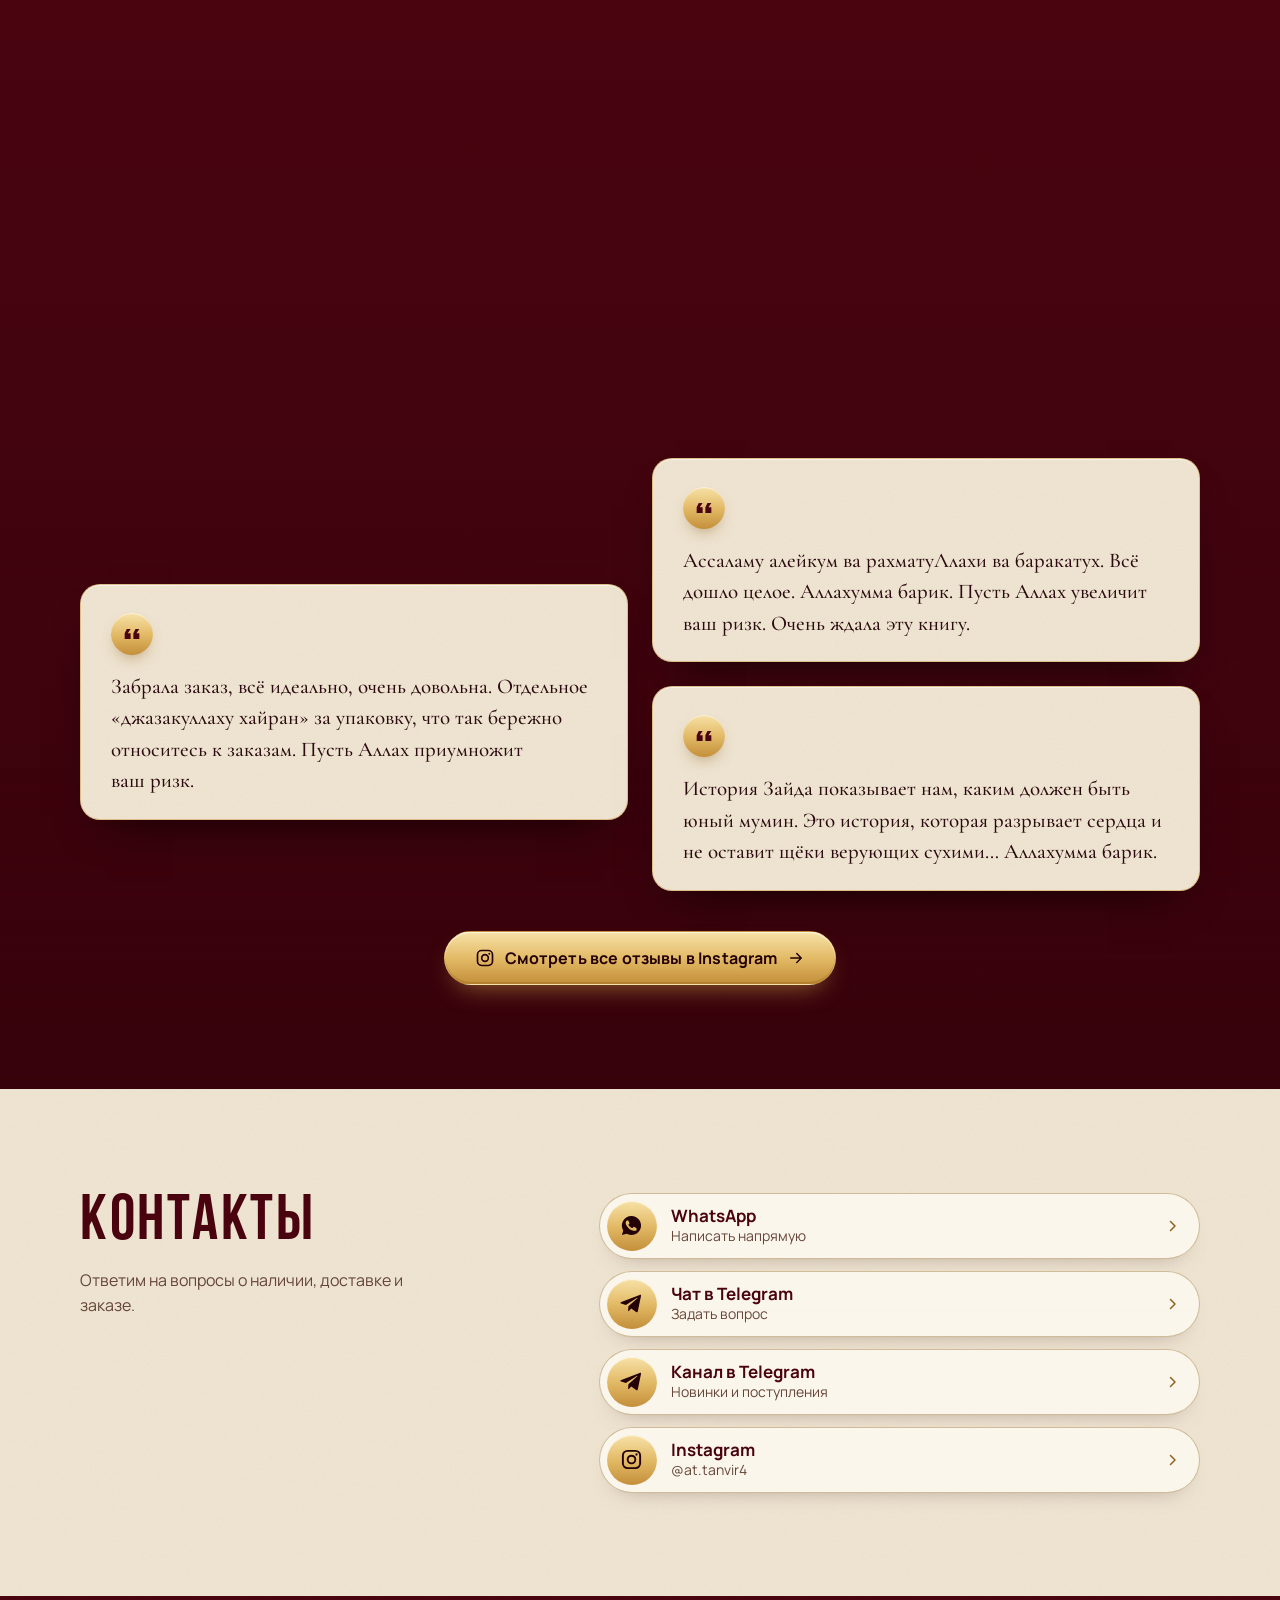
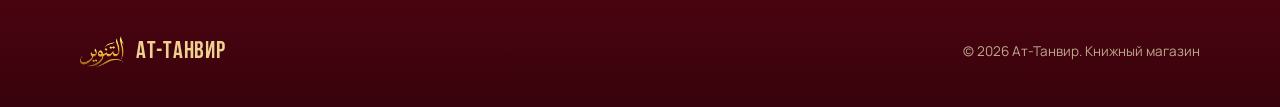
==== commit 13786181: "Блок «Следите за новыми поступлениями», отдельные кнопки чата и канала Telegram, публикация на GitHu" ====
--- a/site/index.html
+++ b/site/index.html
@@ -14,7 +14,7 @@
   <link rel="preload" href="fonts/BebasNeue-Bold.woff" as="font" type="font/woff" crossorigin>
   <!-- Флаг для CSS: скрипт есть, элементы можно прятать до появления на экране -->
   <script>document.documentElement.classList.add("js")</script>
-  <link rel="stylesheet" href="css/style.css">
+  <link rel="stylesheet" href="css/style.css?v=dev">
 </head>
 <body>
 
@@ -121,6 +121,19 @@
         <img class="ornament" src="img/divider.png" alt="" width="2040" height="180">
       </div>
       <div class="books" id="catalogGrid"></div>
+      <div class="follow reveal">
+        <p class="follow__text">Следите за новыми поступлениями в нашем Telegram-канале и в Instagram-профиле</p>
+        <div class="follow__actions">
+          <a class="btn btn--gold" id="followTelegram" href="https://t.me/prosveshcheniye76" target="_blank" rel="noopener noreferrer">
+            <svg class="btn__icon" viewBox="0 0 24 24" width="20" height="20" aria-hidden="true"><path fill="currentColor" d="M21.9 4.2 18.6 20c-.2 1.1-.9 1.4-1.8.9l-5-3.7-2.4 2.3c-.3.3-.5.5-1 .5l.4-5.1 9.3-8.4c.4-.4-.1-.6-.6-.2L6.1 13.5 1.2 12c-1.1-.3-1.1-1 .2-1.6L20.5 3c.9-.3 1.7.2 1.4 1.2Z"/></svg>
+            Telegram-канал
+          </a>
+          <a class="btn btn--ghost" id="followInstagram" href="https://www.instagram.com/at.tanvir4/" target="_blank" rel="noopener noreferrer">
+            <svg class="btn__icon" viewBox="0 0 24 24" width="20" height="20" aria-hidden="true"><rect x="3" y="3" width="18" height="18" rx="5" fill="none" stroke="currentColor" stroke-width="2"/><circle cx="12" cy="12" r="4" fill="none" stroke="currentColor" stroke-width="2"/><circle cx="17.2" cy="6.8" r="1.2" fill="currentColor"/></svg>
+            Instagram-профиль
+          </a>
+        </div>
+      </div>
     </div>
   </section>
 
@@ -256,7 +269,7 @@
   </div>
 </aside>
 
-<script src="data/books.js"></script>
-<script src="js/app.js"></script>
+<script src="data/books.js?v=dev"></script>
+<script src="js/app.js?v=dev"></script>
 </body>
 </html>
--- a/site/css/style.css
+++ b/site/css/style.css
@@ -477,6 +477,11 @@
 .qty__btn:active { transform: scale(.92); }
 .qty__num { min-width: 38px; text-align: center; font-weight: 800; font-size: 17px; color: var(--text); font-variant-numeric: tabular-nums; }
 
+/* Под каталогом: призыв следить за новинками и две кнопки, в Telegram-канал и в Instagram */
+.follow { margin-top: 56px; text-align: center; }
+.follow__text { margin: 0 auto 24px; max-width: 30ch; font-family: var(--font-serif); font-weight: 600; font-size: 26px; line-height: 1.25; color: var(--gold-light); text-wrap: balance; }
+.follow__actions { display: flex; flex-wrap: wrap; justify-content: center; gap: 12px; }
+
 /* ---------- Как заказать ---------- */
 .steps { list-style: none; margin: 0; padding: 0; display: grid; gap: 26px; counter-reset: step; }
 .step { position: relative; counter-increment: step; display: grid; grid-template-columns: 52px minmax(0, 1fr); align-content: start; padding-top: 20px; border-top: 1px solid var(--line); }
@@ -524,15 +529,31 @@
 /* ---------- Контакты ---------- */
 .contacts-grid { display: grid; gap: 28px; }
 .contacts-text { margin: 14px 0 0; color: var(--text-soft); max-width: 36ch; }
-.contacts { display: grid; border-top: 1px solid var(--line); }
-.contact { display: flex; align-items: center; gap: 16px; padding: 18px 0; text-decoration: none; border-bottom: 1px solid var(--line); transition: padding-left .35s var(--ease); }
-.contact__icon { flex: none; width: 48px; height: 48px; border-radius: 50%; display: grid; place-items: center; color: var(--gold); border: 1px solid var(--line); transition: background-color .3s, color .3s, transform .35s var(--ease); }
-.contact__icon svg { width: 22px; height: 22px; }
-.contact__title { display: block; font-weight: 700; font-size: 17px; line-height: 1.3; color: var(--text); transition: color .25s; }
-.contact__sub { display: block; font-size: 14px; color: var(--text-soft); }
-.contact:hover { padding-left: 8px; }
-.contact:hover .contact__title { color: var(--gold-light); }
-.contact:hover .contact__icon { background: var(--gold-grad); color: var(--on-gold); transform: rotate(-8deg) scale(1.05); }
+/* Кнопки соцсетей в форме таблетки, как «В корзину»: слева золотой круг с иконкой, справа стрелка.
+   Светлая бумага с тонкой рамкой, при наведении кнопка заливается бордовым, текст становится светлым золотым */
+.contacts { display: grid; gap: 12px; }
+.contact {
+  display: flex; align-items: center; gap: 14px; min-height: 64px; padding: 7px 18px 7px 7px;
+  border: 1px solid var(--line); border-radius: 999px; background: var(--field-bg);
+  text-decoration: none; box-shadow: 0 12px 24px -20px rgba(43, 11, 16, .5);
+  transition: background-color .3s, border-color .3s, transform .3s var(--ease), box-shadow .3s var(--ease);
+}
+.contact__icon {
+  flex: none; width: 50px; height: 50px; border-radius: 50%; display: grid; place-items: center;
+  background: var(--gold-grad); color: var(--on-gold); box-shadow: inset 0 1px 0 rgba(255, 255, 255, .6);
+  transition: transform .35s var(--ease);
+}
+.contact__icon svg { width: 23px; height: 23px; }
+.contact__text { flex: 1; min-width: 0; }
+.contact__title { display: block; font-weight: 700; font-size: 17px; line-height: 1.3; color: var(--gold-light); transition: color .3s; }
+.contact__sub { display: block; font-size: 14px; line-height: 1.35; color: var(--text-soft); overflow: hidden; text-overflow: ellipsis; white-space: nowrap; transition: color .3s; }
+.contact__go { flex: none; display: grid; place-items: center; color: var(--gold); transition: transform .3s var(--ease), color .3s; }
+.contact:hover { background: var(--wine); border-color: var(--wine); transform: translateY(-2px); box-shadow: 0 16px 28px -16px rgba(var(--wine-rgb), .8); }
+.contact:hover .contact__title, .contact:hover .contact__go { color: #f6e4b8; }
+.contact:hover .contact__sub { color: rgba(246, 228, 184, .8); }
+.contact:hover .contact__icon { transform: rotate(-8deg); }
+.contact:hover .contact__go { transform: translateX(4px); }
+.contact:active { transform: scale(.98); }
 /* ---------- Подвал ---------- */
 /* Узкая полоса с логотипом, поэтому отступы меньше, чем у секций */
 .footer { position: relative; z-index: 0; padding: 32px 0; background: linear-gradient(180deg, var(--wine), var(--wine-shade)); }
@@ -674,6 +695,9 @@
 }
 
 @media (max-width: 440px) {
+  .follow { margin-top: 44px; }
+  .follow__text { font-size: 22px; }
+  .follow__actions .btn { width: 100%; }   /* кнопки друг под другом во всю ширину, в них легко попасть пальцем */
   .reviews__more .btn { padding: 14px 20px; font-size: 15px; }
   .reviews__more .btn > svg:last-child { display: none; }   /* без стрелки кнопка входит в одну строку */
   .review { padding-bottom: 16px; }
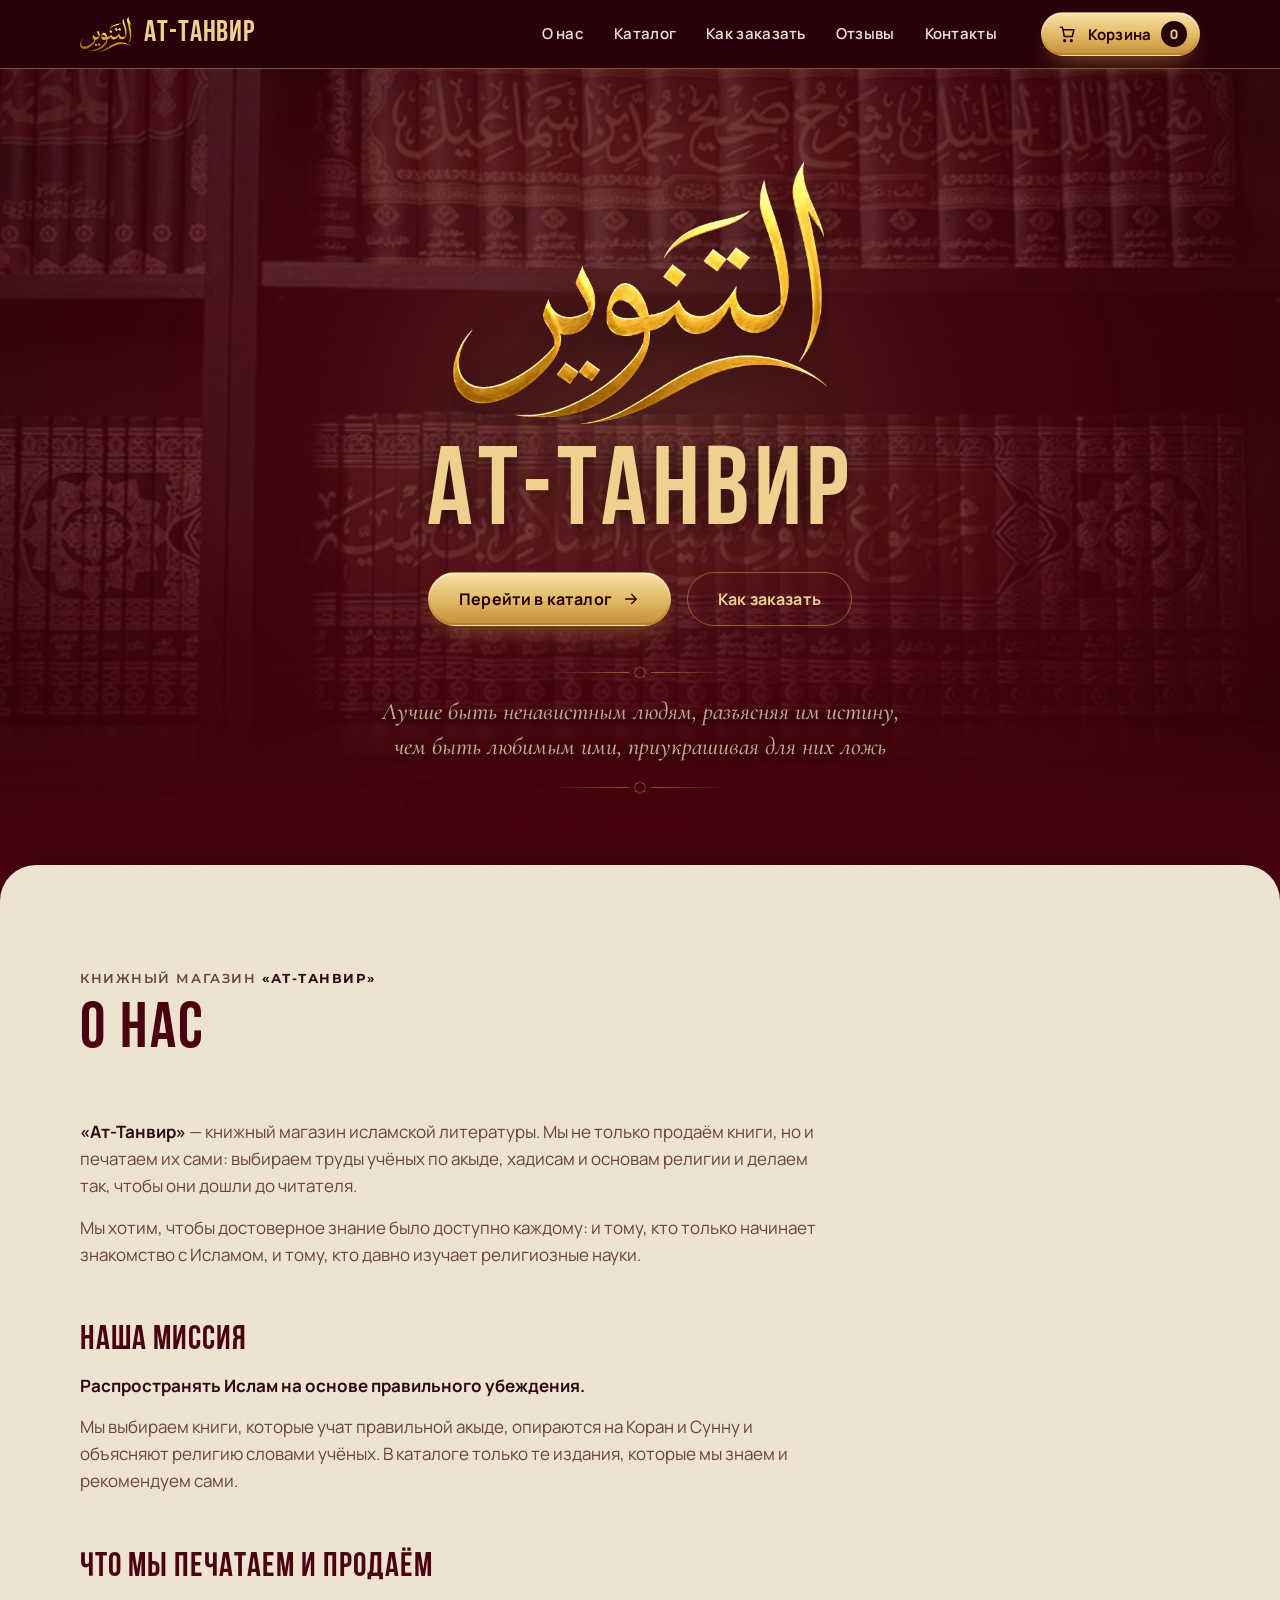
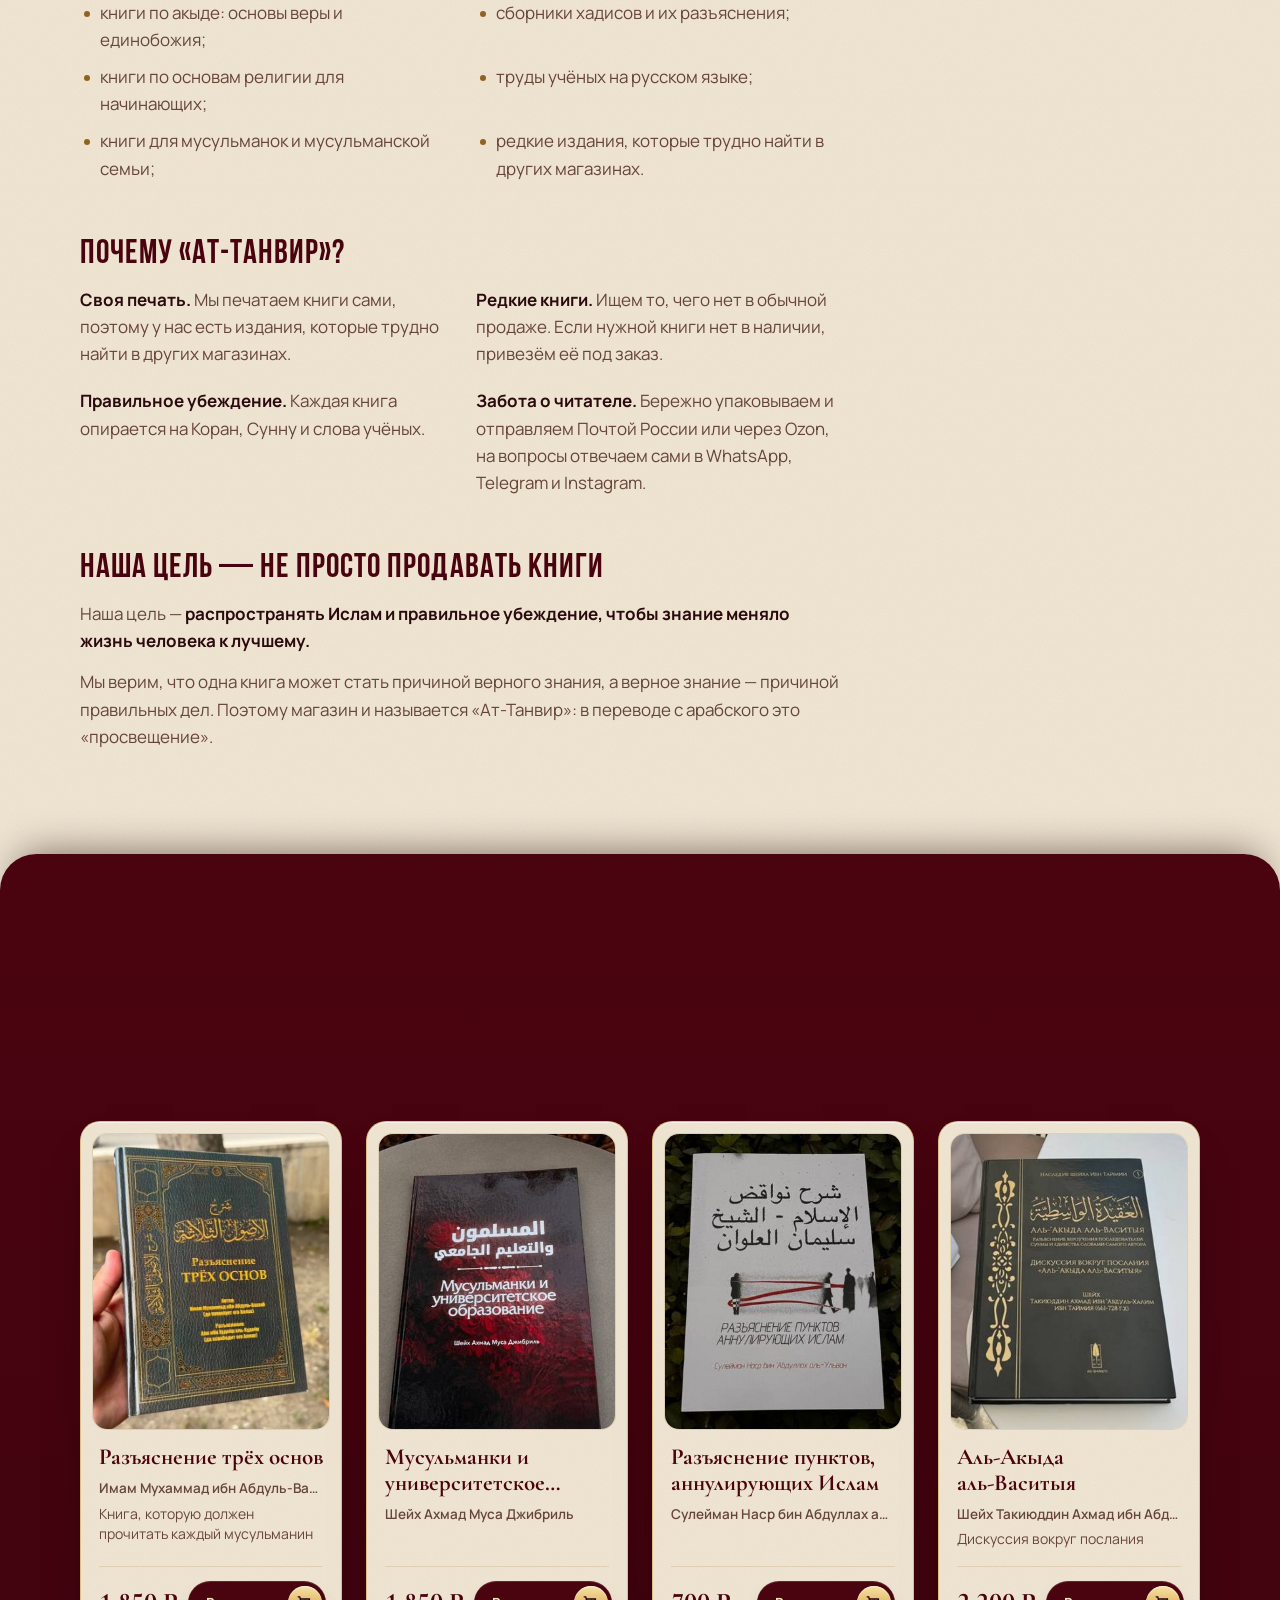
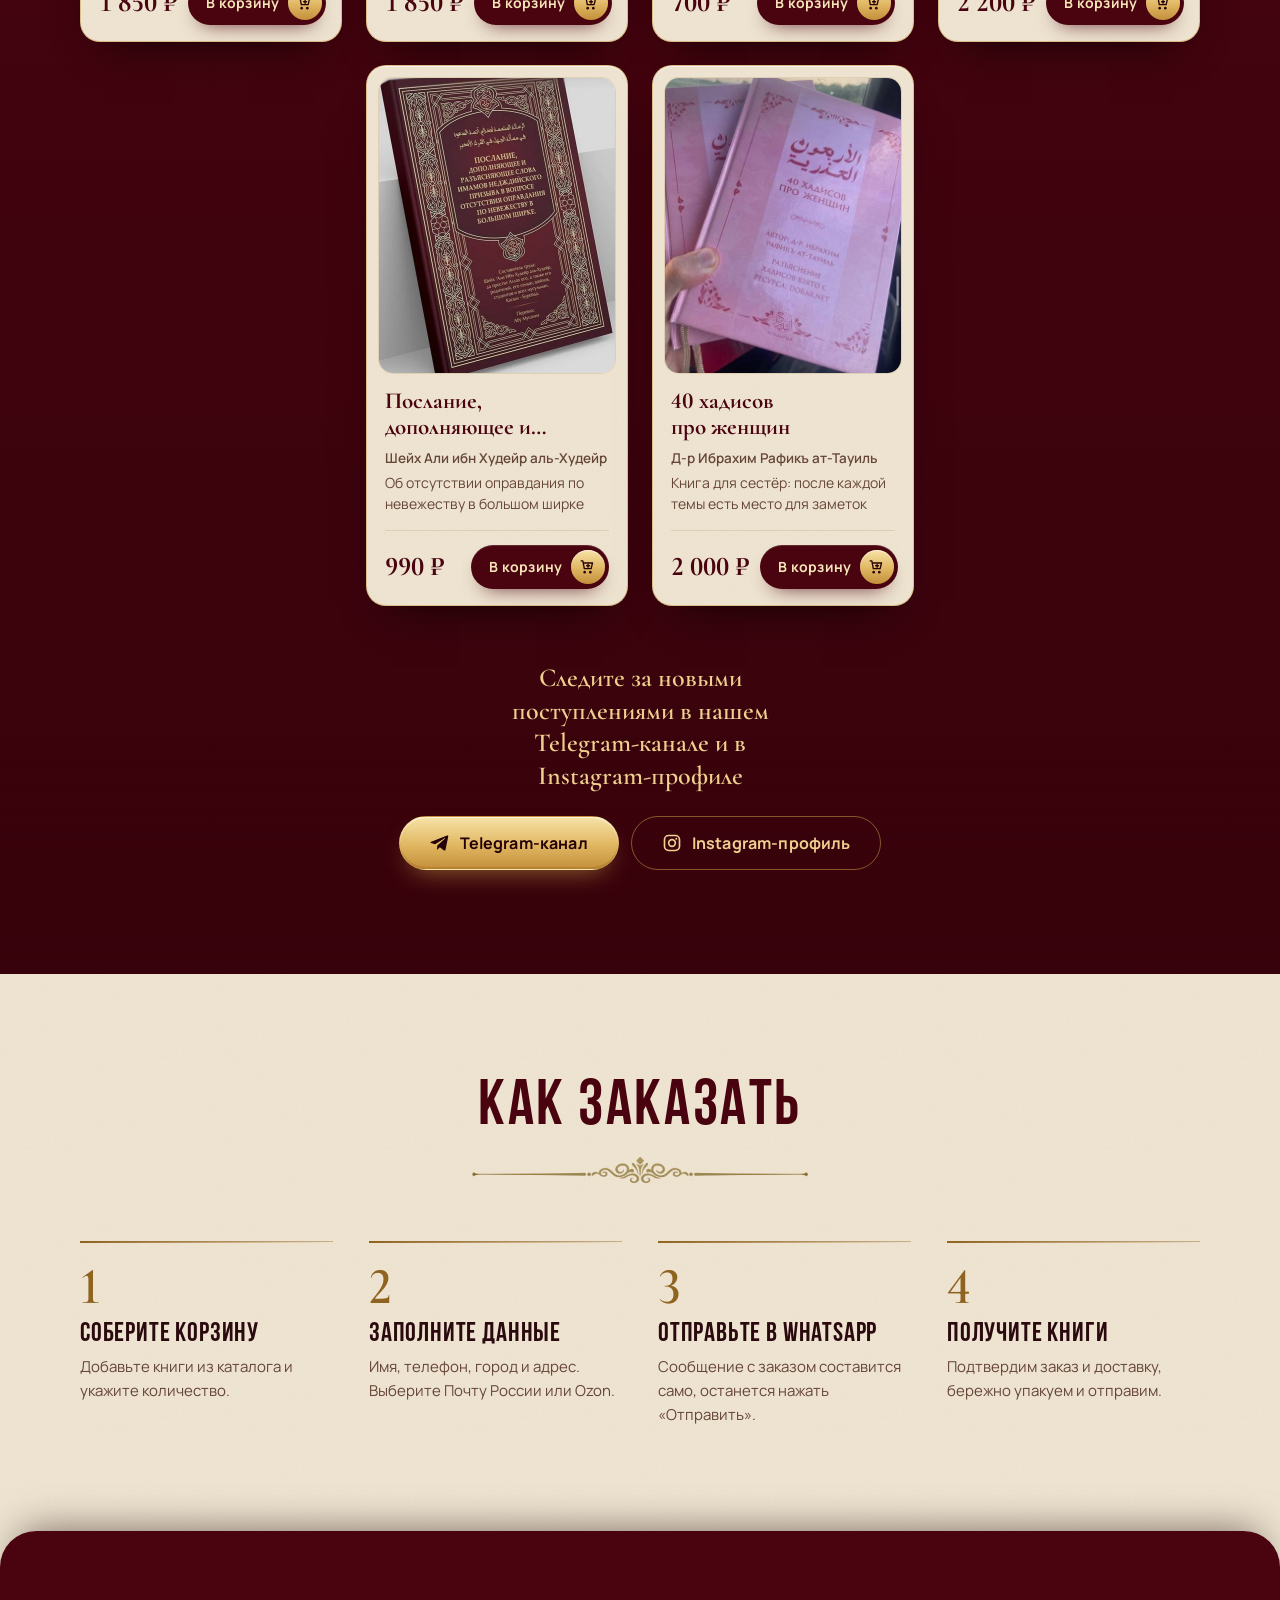
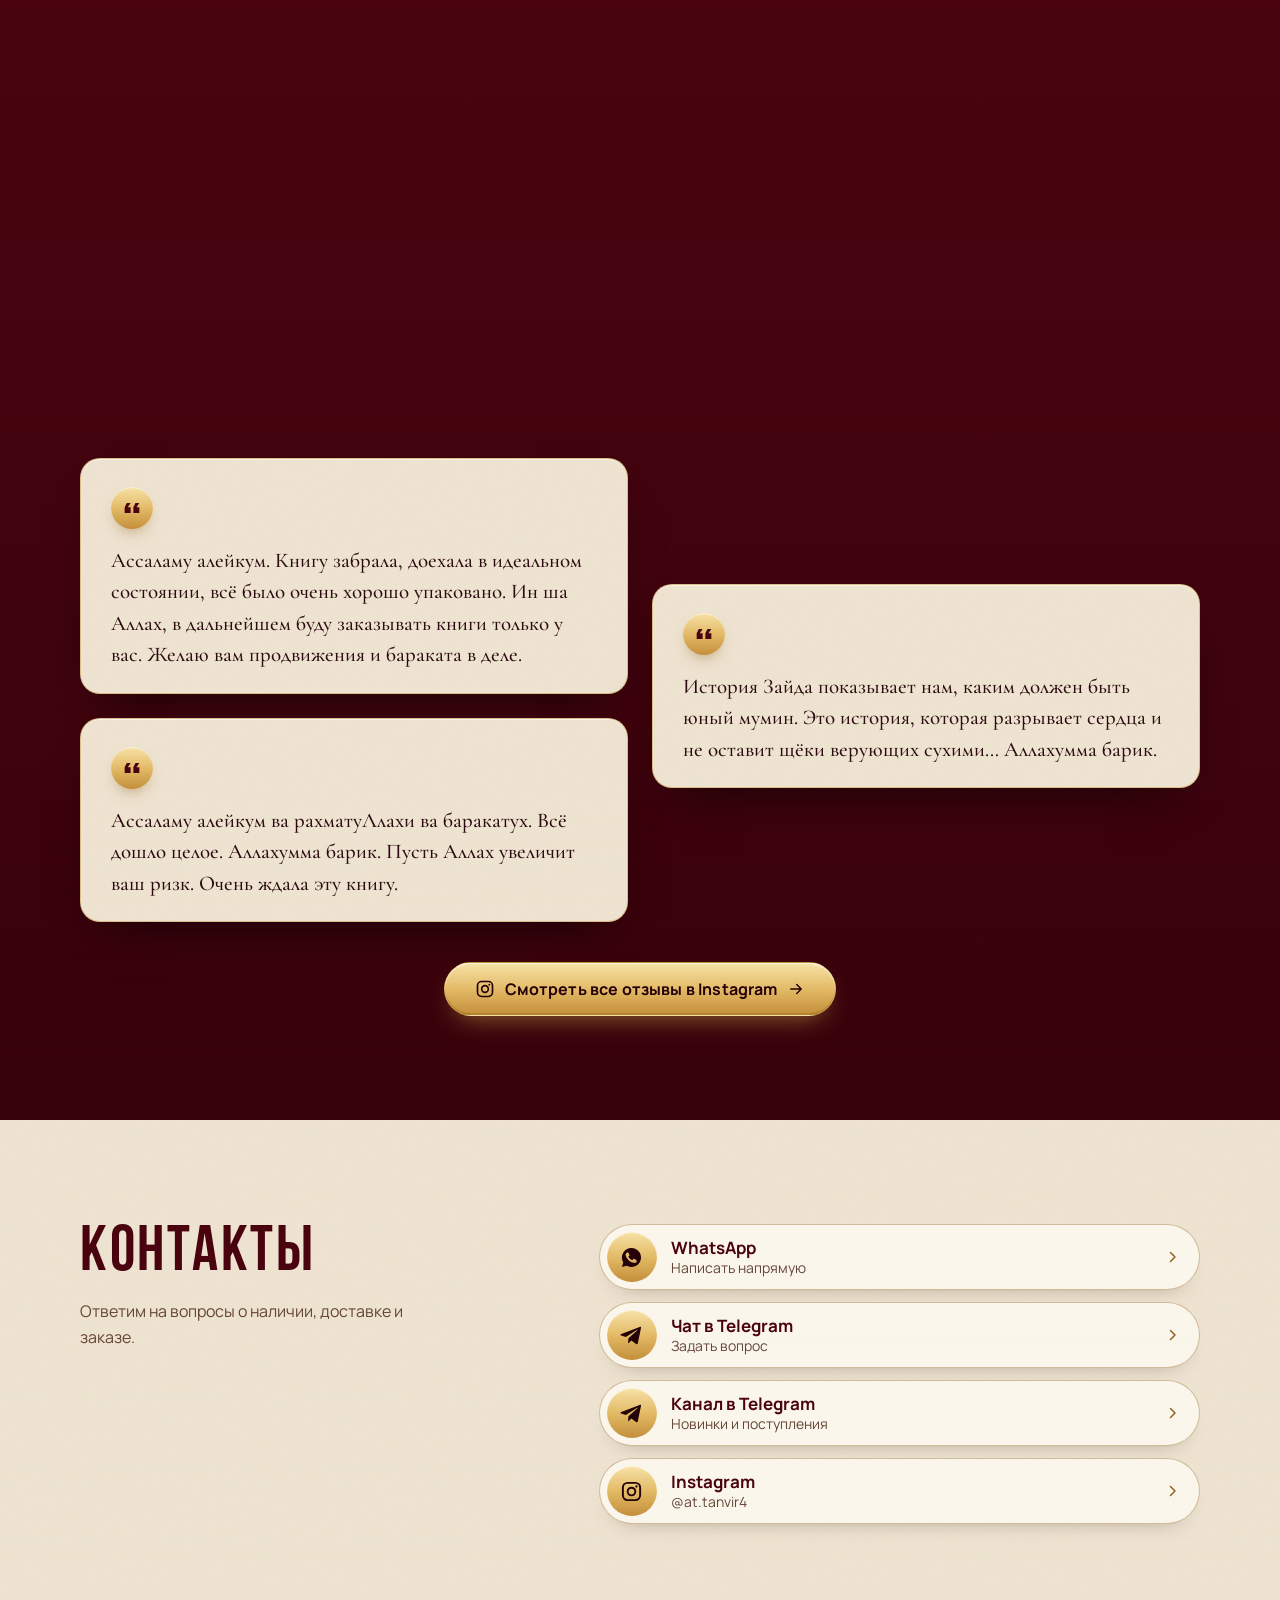
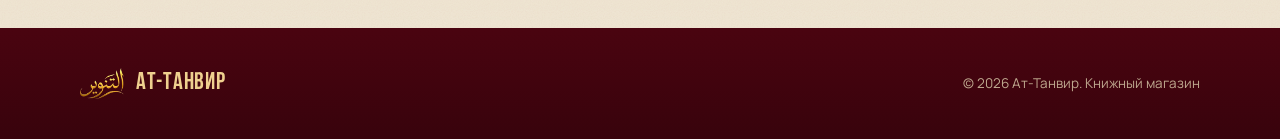
==== commit a5f84df6: "Кнопка меню в шапке на телефоне и планшете Co-Authored-By: Claude Opus 5.5 <noreply@anthropic.com>" ====
--- a/site/index.html
+++ b/site/index.html
@@ -24,7 +24,7 @@
       <img class="brand__mark" src="img/calligraphy.png" alt="" width="52" height="37">
       <span class="brand__name">Ат-Танвир</span>
     </a>
-    <nav class="nav" aria-label="Разделы сайта">
+    <nav class="nav" id="siteNav" aria-label="Разделы сайта">
       <a href="#about">О нас</a>
       <a href="#catalog">Каталог</a>
       <a href="#how">Как заказать</a>
@@ -35,6 +35,10 @@
       <svg viewBox="0 0 24 24" width="20" height="20" aria-hidden="true"><path fill="none" stroke="currentColor" stroke-width="1.8" stroke-linecap="round" stroke-linejoin="round" d="M3 4h2.4l2.1 11h9.6l2-8H6.2M9 20a1 1 0 1 0 0 .01M17 20a1 1 0 1 0 0 .01"/></svg>
       <span class="cart-btn__label">Корзина</span>
       <span class="cart-btn__count" id="cartCount" aria-live="polite">0</span>
+    </button>
+    <!-- Кнопка меню: на телефоне и планшете, где разделы не помещаются в шапку -->
+    <button class="menu-btn" id="menuBtn" type="button" aria-label="Открыть меню" aria-expanded="false" aria-controls="siteNav">
+      <span class="menu-btn__bars" aria-hidden="true"></span>
     </button>
   </div>
 </header>
--- a/site/css/style.css
+++ b/site/css/style.css
@@ -193,7 +193,7 @@
 .brand { display: flex; align-items: center; gap: 12px; text-decoration: none; }
 .brand__mark { width: 52px; height: auto; transition: transform .4s var(--ease), filter .4s; }
 .brand:hover .brand__mark { transform: scale(1.06); filter: drop-shadow(0 0 8px rgba(239, 208, 143, .5)); }
-.brand__name { font-family: var(--font-display); font-size: 30px; font-weight: 700; line-height: 1; letter-spacing: .03em; color: var(--gold-light); }
+.brand__name { font-family: var(--font-display); font-size: 30px; font-weight: 700; line-height: 1; letter-spacing: .03em; color: var(--gold-light); white-space: nowrap; }
 .nav { display: none; margin-left: auto; gap: 22px; }
 .nav a {
   position: relative; text-decoration: none; color: var(--text);
@@ -206,6 +206,39 @@
 }
 .nav a:hover { color: var(--gold-light); }
 .nav a:hover::after { transform: scaleX(1); transform-origin: left; }
+
+/* Кнопка меню: круг с тремя полосками, на телефоне и планшете. В открытом меню полоски складываются в крестик */
+.menu-btn {
+  flex: none; width: 44px; height: 44px; padding: 0; border: 1px solid var(--line); border-radius: 50%;
+  display: grid; place-items: center; background: transparent; color: var(--gold-light); cursor: pointer;
+  transition: background-color .25s, border-color .25s;
+}
+.menu-btn:hover, .menu-btn[aria-expanded="true"] { background: rgba(201, 154, 69, .13); border-color: var(--gold); }
+.menu-btn__bars, .menu-btn__bars::before, .menu-btn__bars::after {
+  display: block; width: 18px; height: 2px; border-radius: 2px; background: currentColor;
+  transition: transform .3s var(--ease), background-color .2s;
+}
+.menu-btn__bars { position: relative; }
+.menu-btn__bars::before, .menu-btn__bars::after { content: ""; position: absolute; left: 0; }
+.menu-btn__bars::before { top: -6px; }
+.menu-btn__bars::after { top: 6px; }
+.menu-btn[aria-expanded="true"] .menu-btn__bars { background: transparent; }
+.menu-btn[aria-expanded="true"] .menu-btn__bars::before { transform: translateY(6px) rotate(45deg); }
+.menu-btn[aria-expanded="true"] .menu-btn__bars::after { transform: translateY(-6px) rotate(-45deg); }
+
+/* Открытое меню на телефоне и планшете: список разделов выезжает под шапкой во всю ширину */
+@media (max-width: 899px) {
+  .header.is-menu-open .nav {
+    position: absolute; top: 100%; left: 0; right: 0;
+    display: grid; gap: 0; padding: 6px 16px 18px;
+    background: var(--bg-deep); border-bottom: 1px solid var(--line);
+    box-shadow: 0 24px 40px -20px rgba(23, 1, 4, .9);
+    animation: menu-in .35s var(--ease);
+  }
+  .header.is-menu-open .nav a { padding: 15px 4px; font-size: 18px; border-bottom: 1px solid var(--line-faint); }
+  .header.is-menu-open .nav a:last-child { border-bottom: 0; }
+}
+@keyframes menu-in { from { opacity: 0; transform: translateY(-8px); } }
 
 .cart-btn { margin-left: auto; height: 44px; padding: 0 12px 0 16px; font-size: 15px; gap: 10px; }
 .cart-btn__label { display: none; }
@@ -663,6 +696,7 @@
 /* ---------- Десктоп ---------- */
 @media (min-width: 900px) {
   .nav { display: flex; }
+  .menu-btn { display: none; }   /* на десктопе разделы и так видны в шапке */
   .cart-btn { margin-left: 28px; }
   :root { --sheet-r: 36px; }
   .hero { min-height: calc(100svh - 68px); padding: 56px 0 calc(36px + var(--sheet-r)); }
@@ -694,6 +728,12 @@
   .books { --cols: 4; }
 }
 
+/* На телефоне отзывы идут в одну колонку и страница становится длинной: видны только первые три,
+   остальные открываются кнопкой «Смотреть все отзывы в Instagram» */
+@media (max-width: 639px) {
+  .review:nth-child(n+4) { display: none; }
+}
+
 @media (max-width: 440px) {
   .follow { margin-top: 44px; }
   .follow__text { font-size: 22px; }
@@ -709,12 +749,20 @@
   .book__title { font-size: 19px; }   /* длинное слово («университетское») целиком входит в строку на экране 375px */
   .price { font-size: 24px; }
 }
+/* Узкие телефоны (360px и меньше): логотип, корзина и кнопка меню встают в шапку в одну строку */
 @media (max-width: 380px) {
   .hero__title { font-size: 58px; }
+  .header__inner { gap: 10px; }
+  .header .brand { gap: 8px; }
+  .header .brand__mark { width: 42px; }
+  .header .brand__name { font-size: 26px; }
 }
 
 @media (max-width: 339px) {
   .books { --cols: 1; }
+  .header .brand__mark { width: 36px; }
+  .header .brand__name { font-size: 23px; }
+  .cart-btn { padding: 0 8px 0 12px; gap: 8px; }
 }
 
 @media (prefers-reduced-motion: reduce) {
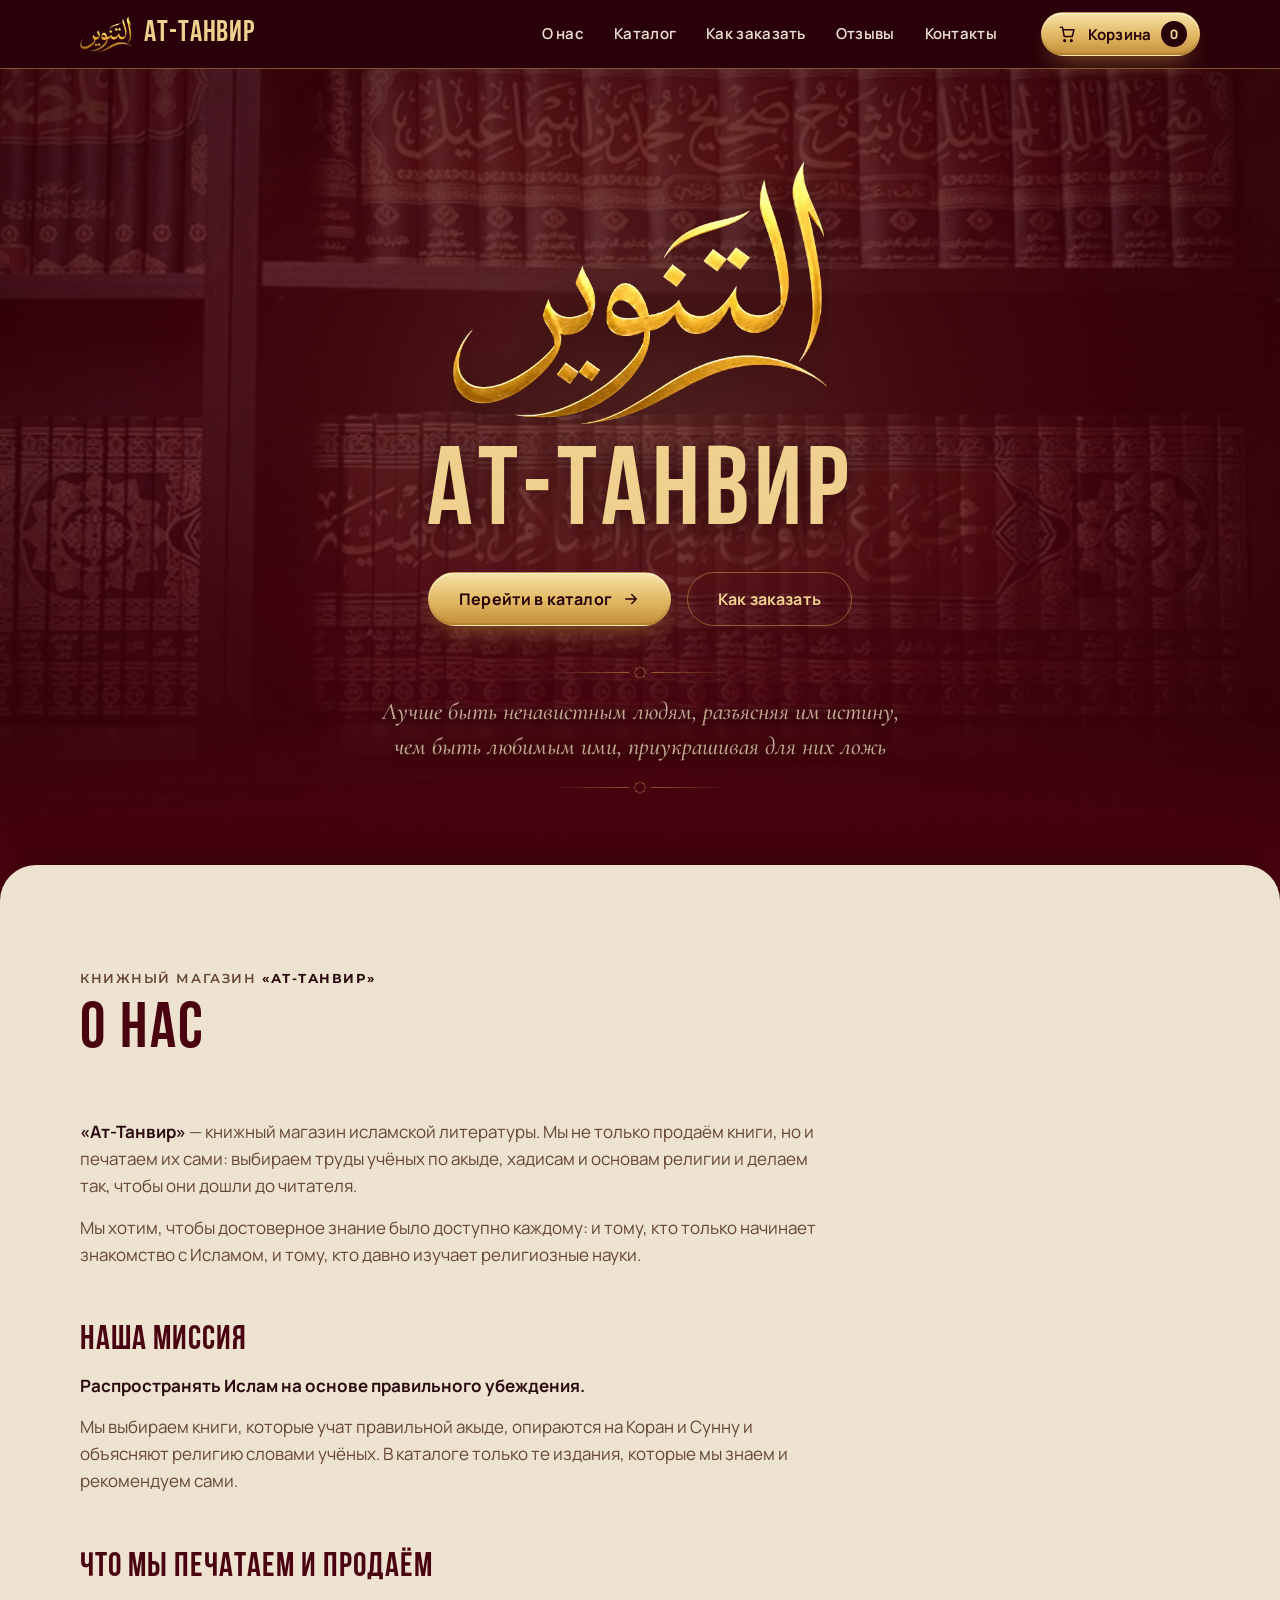
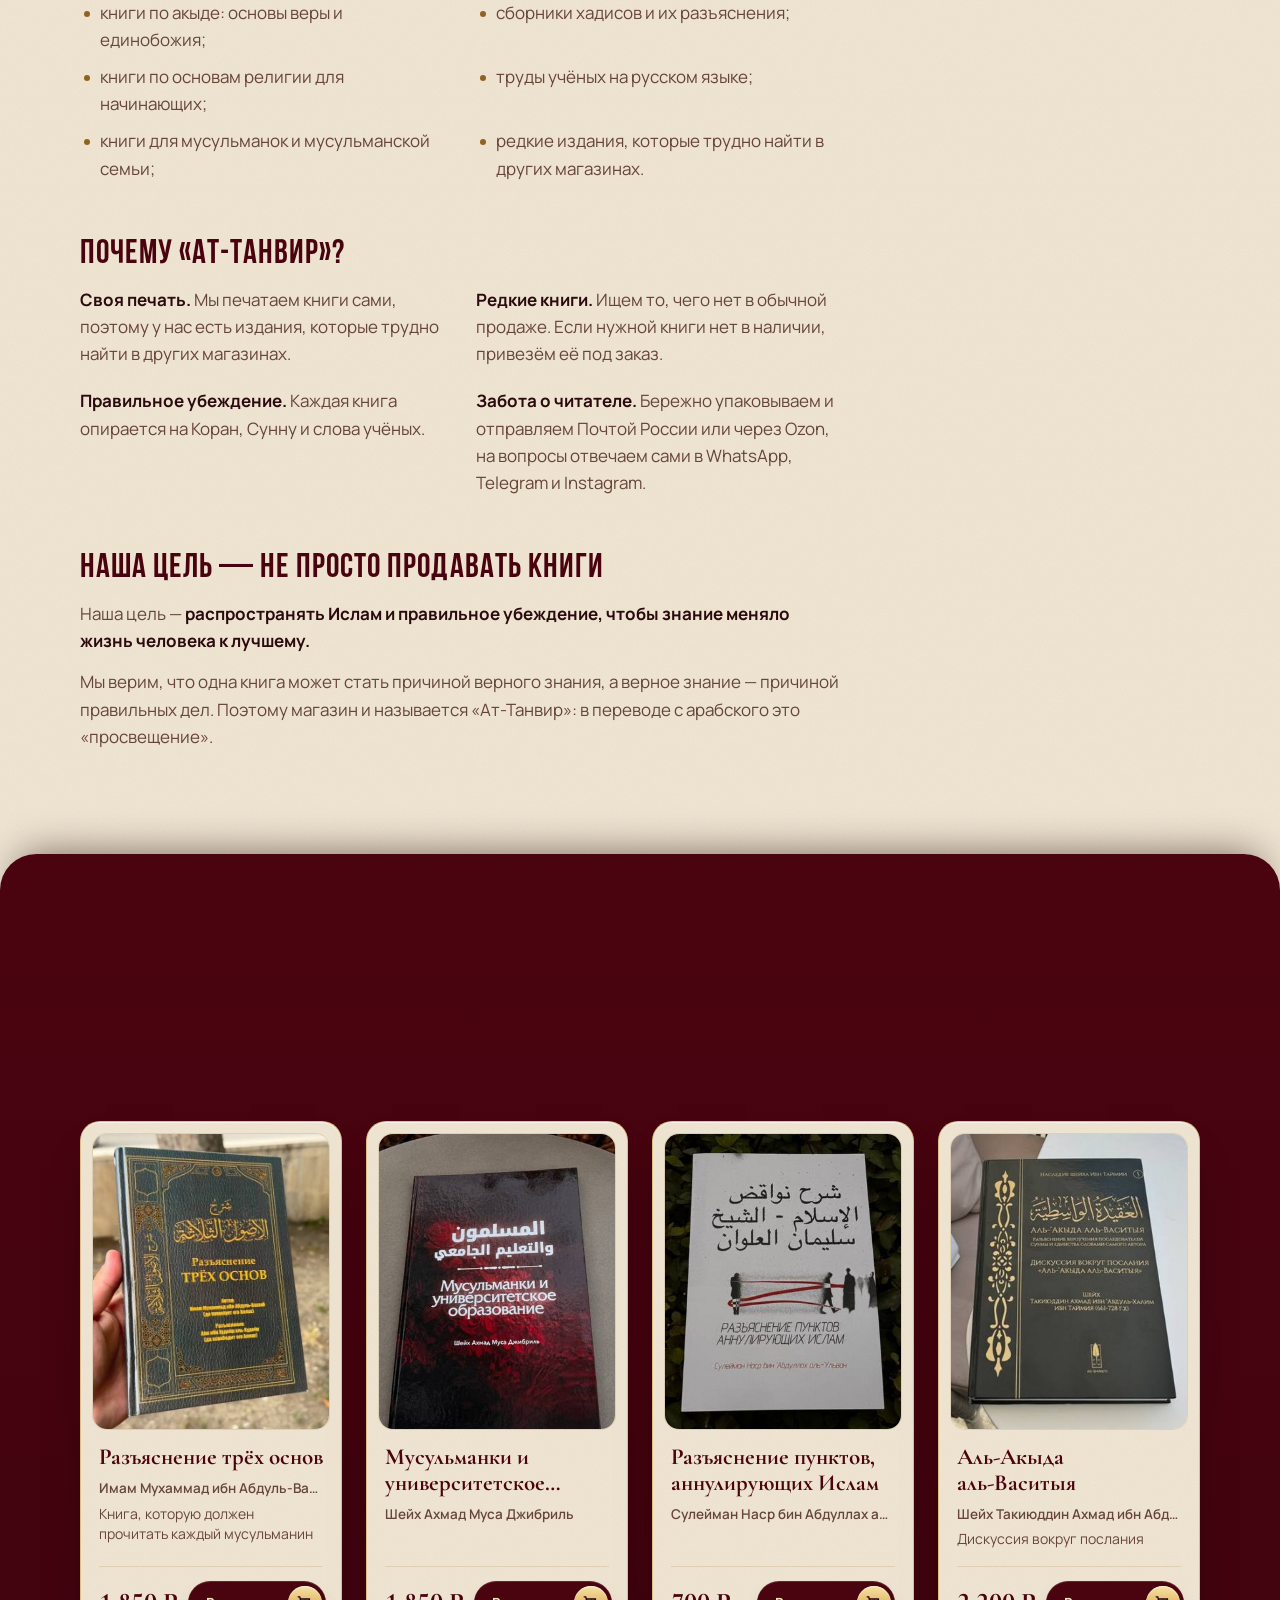
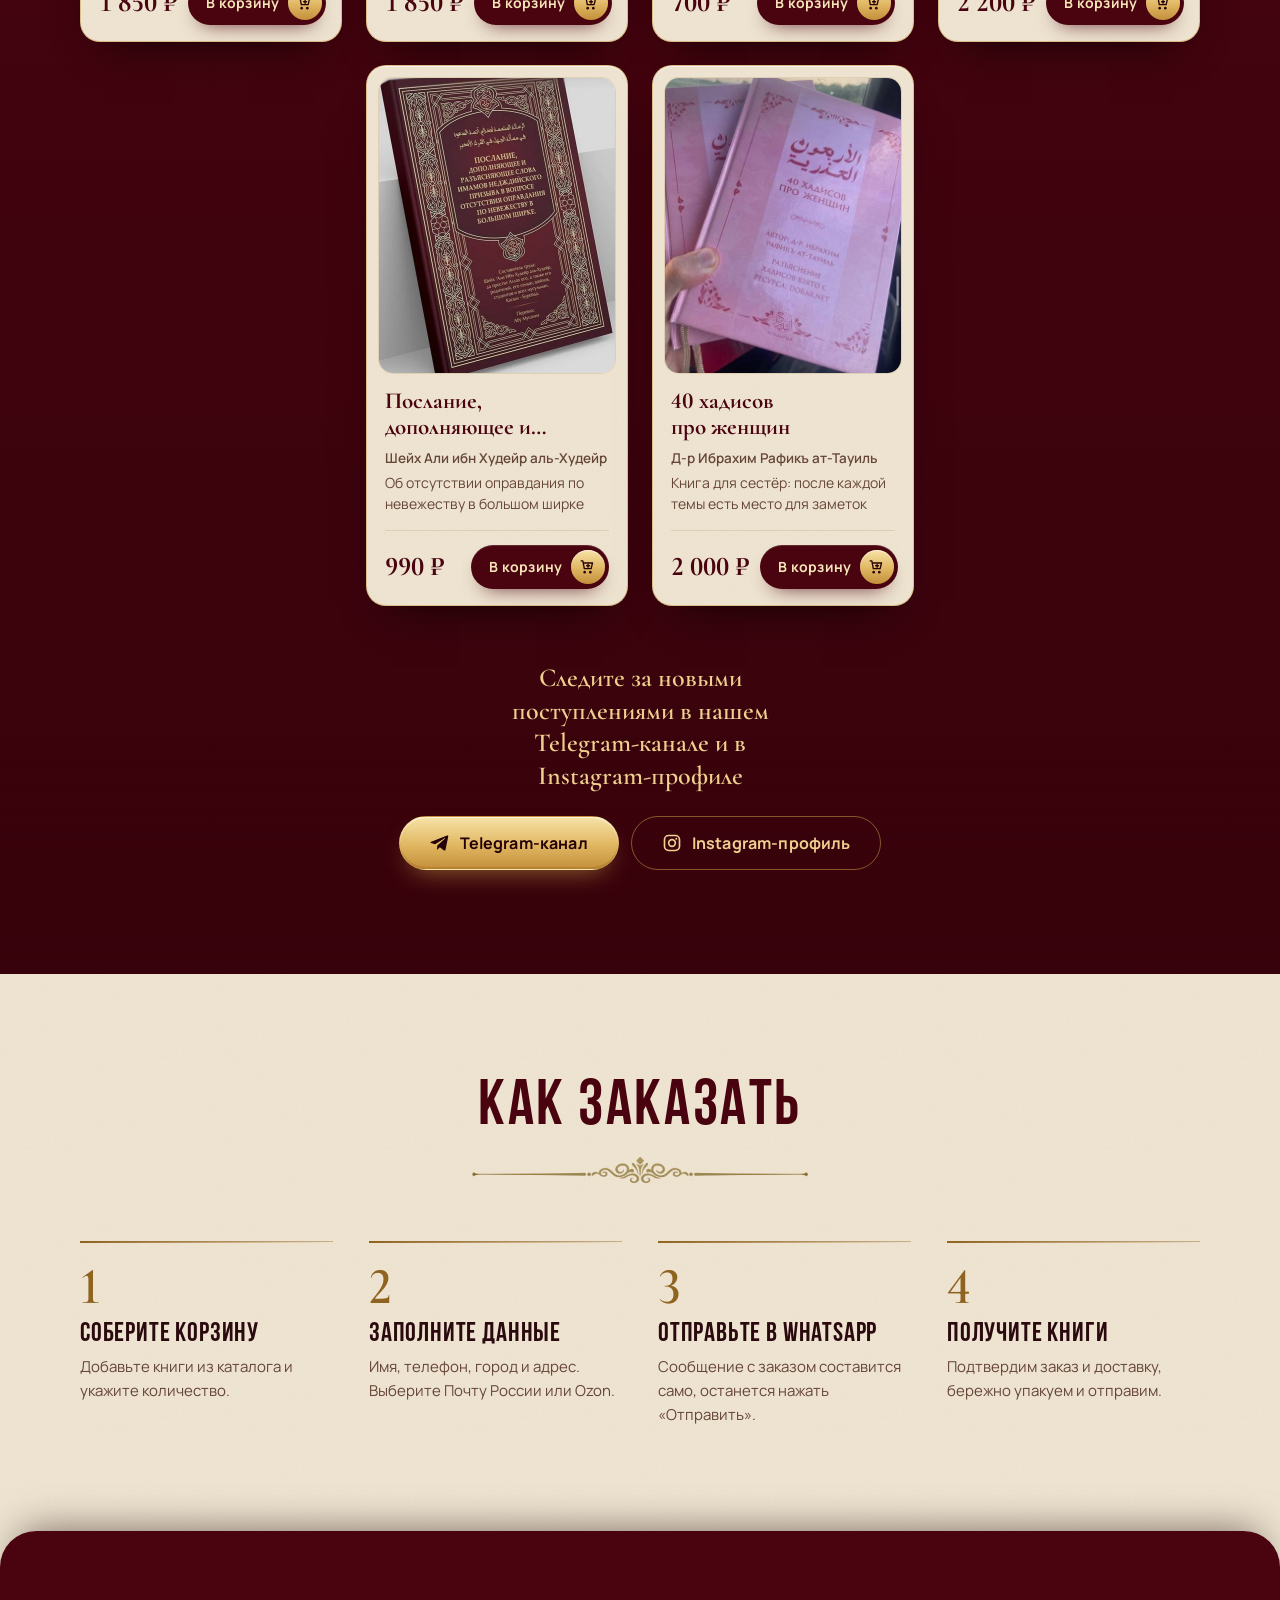
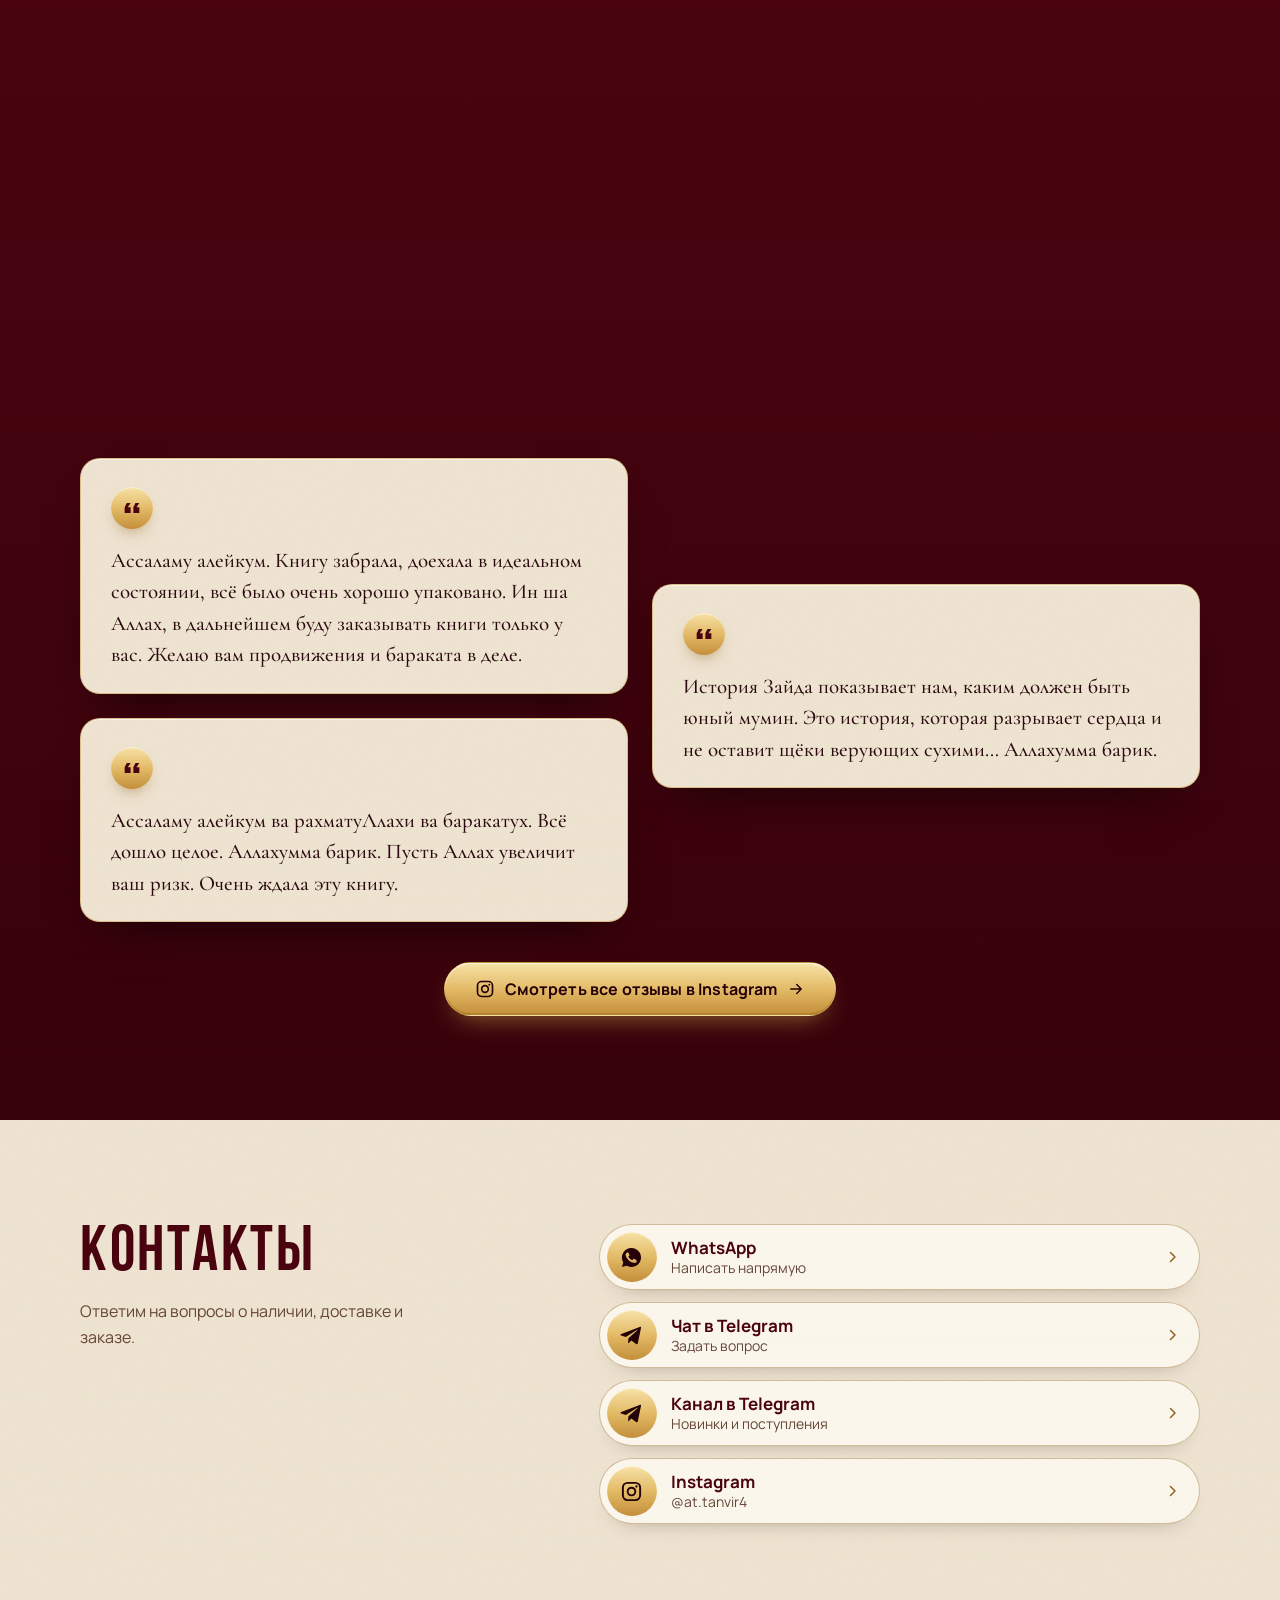
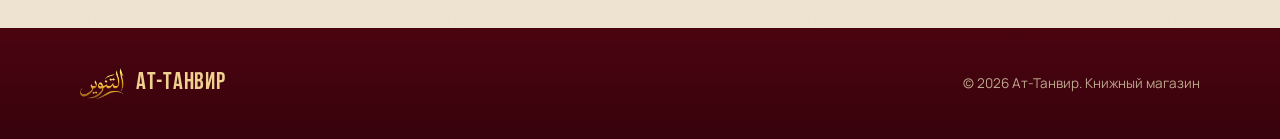
==== commit 38c9e75b: "Красивое превью ссылки: картинка 1200×630 и теги Open Graph Co-Authored-By: Claude Opus 5.5 <noreply" ====
--- a/site/index.html
+++ b/site/index.html
@@ -6,6 +6,19 @@
   <title>Ат-Танвир — книжный магазин</title>
   <meta name="description" content="Ат-Танвир — книжный магазин исламской литературы. Доставка Почтой России и Ozon.">
   <meta name="theme-color" content="#26020a">
+  <!-- Превью ссылки в WhatsApp, Telegram и соцсетях. Картинка 1200×630, адреса только полные -->
+  <meta property="og:type" content="website">
+  <meta property="og:site_name" content="Ат-Танвир">
+  <meta property="og:locale" content="ru_RU">
+  <meta property="og:url" content="https://xuz4ima-sketch.github.io/at-tanvir/">
+  <meta property="og:title" content="Ат-Танвир — книжный магазин исламской литературы">
+  <meta property="og:description" content="Книги по акыде, хадисам и основам религии. Своя печать, доставка Почтой России и Ozon.">
+  <meta property="og:image" content="https://xuz4ima-sketch.github.io/at-tanvir/img/og-image.jpg">
+  <meta property="og:image:type" content="image/jpeg">
+  <meta property="og:image:width" content="1200">
+  <meta property="og:image:height" content="630">
+  <meta property="og:image:alt" content="Ат-Танвир — книжный магазин исламской литературы">
+  <meta name="twitter:card" content="summary_large_image">
   <link rel="icon" type="image/png" href="img/favicon.png">
   <link rel="apple-touch-icon" href="img/apple-touch-icon.png">
   <link rel="preconnect" href="https://fonts.googleapis.com">
